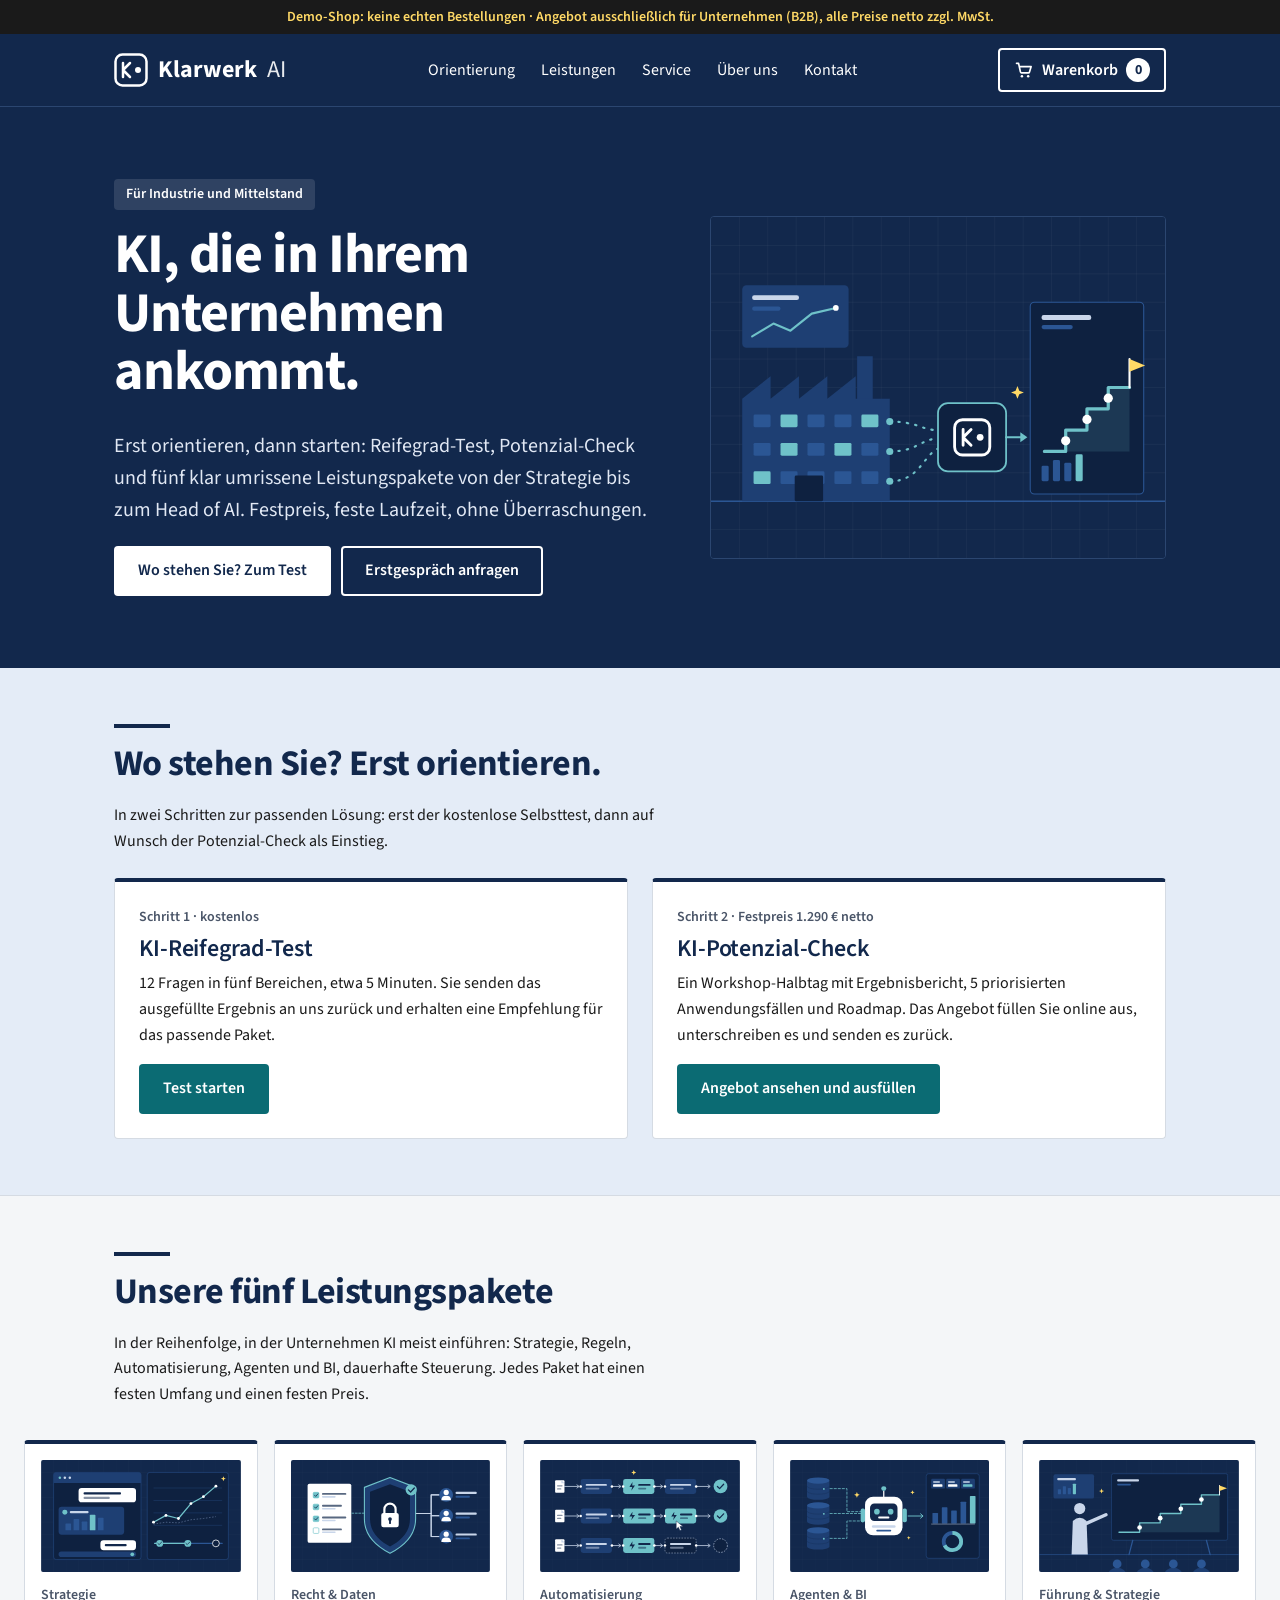
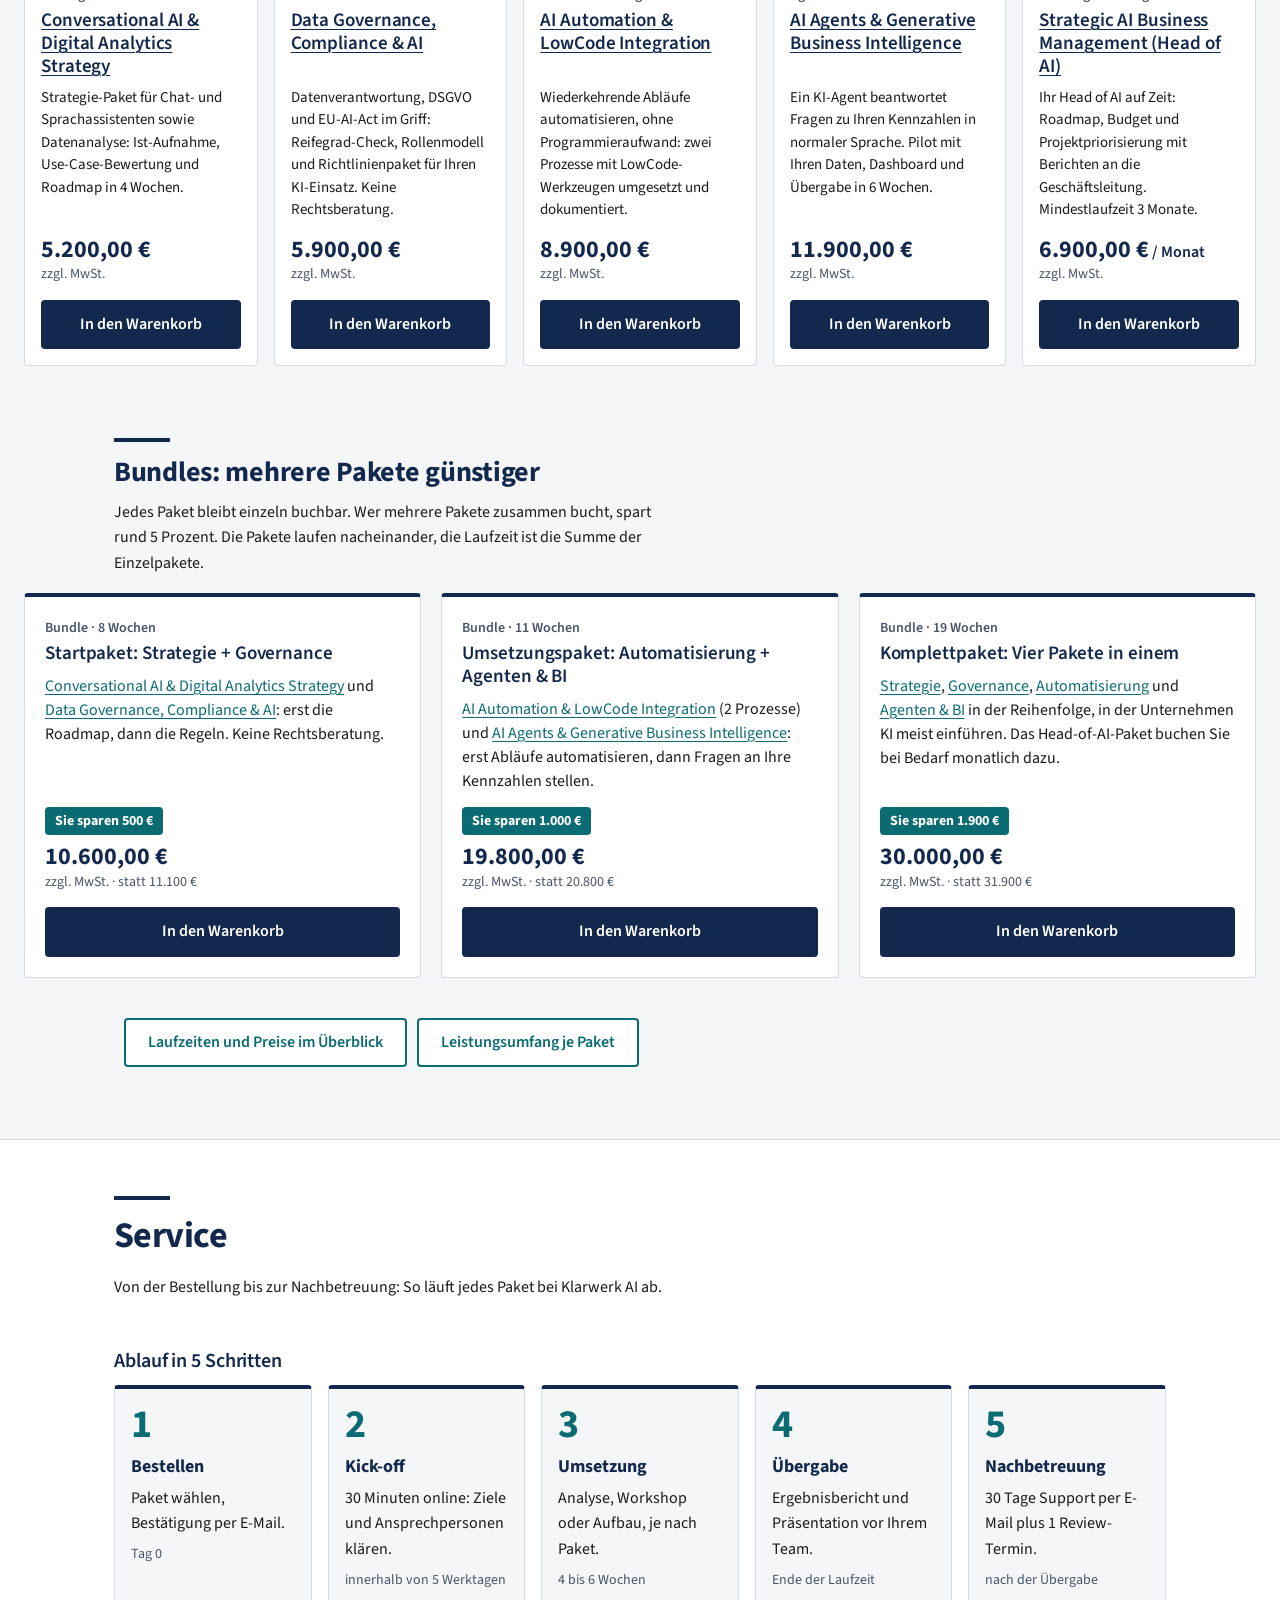
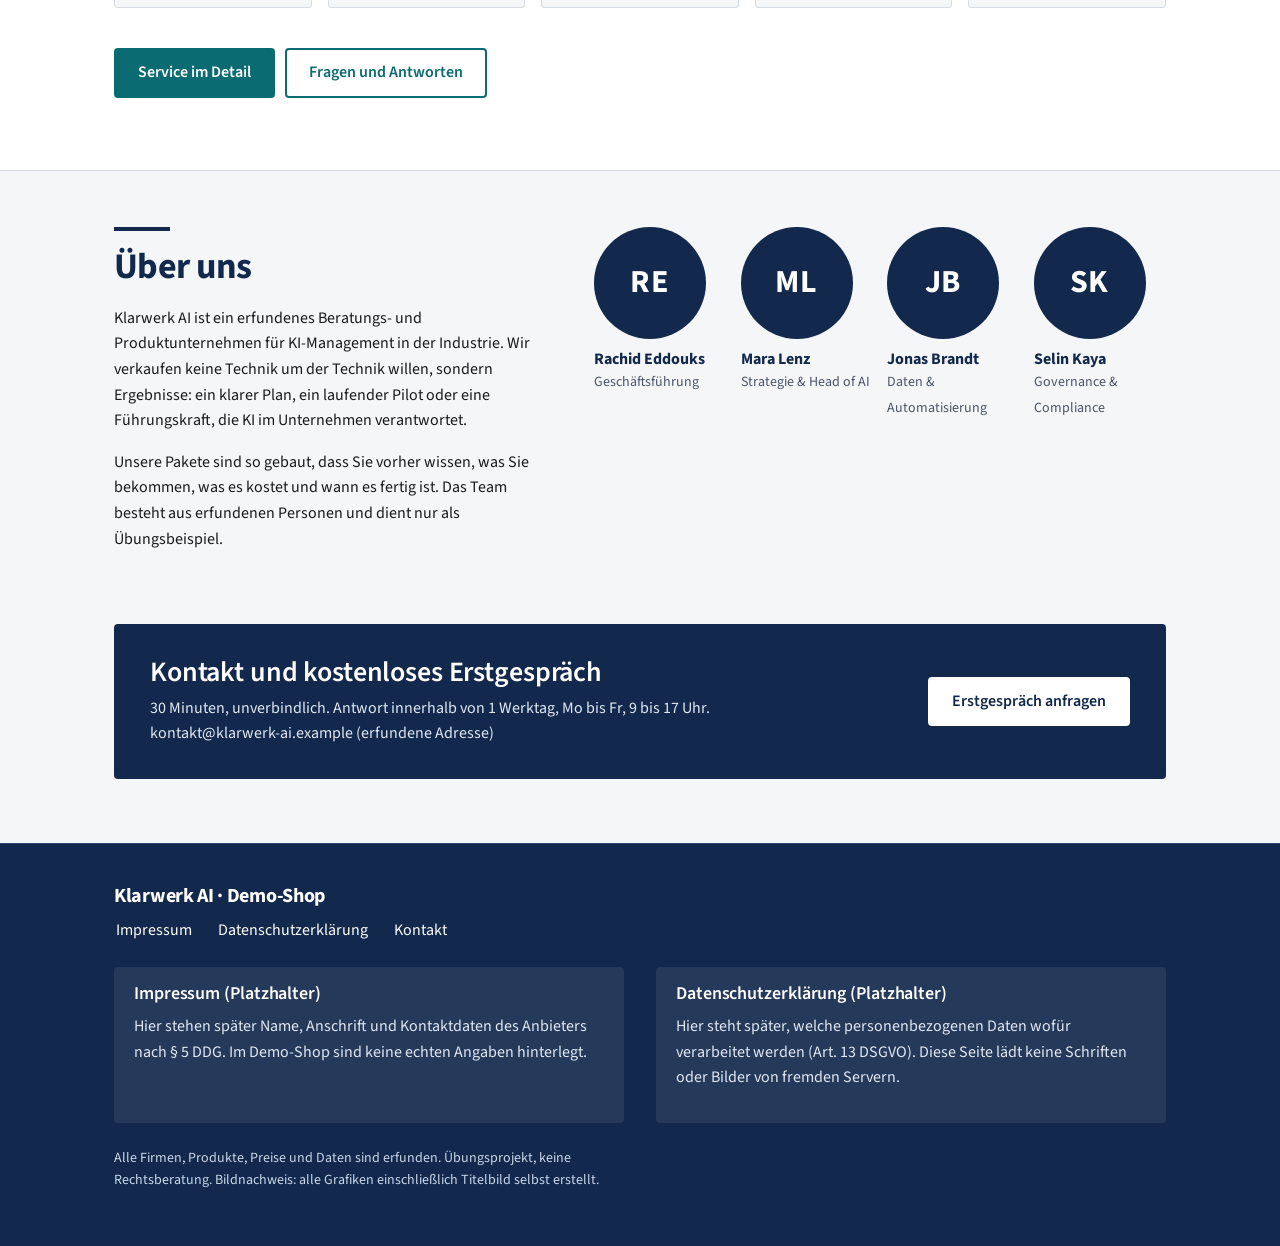
==== website/index.html @ 89ccf391 "Klarwerk AI Demo-Shop Co-Authored-By: Claude Opus 5.5 <noreply@anthropic.com>" ====
<!DOCTYPE html>
<html lang="de">
<head>
  <meta charset="utf-8">
  <meta name="viewport" content="width=device-width, initial-scale=1">
  <title>Klarwerk AI – KI-Management für die Industrie (Demo-Shop)</title>
  <meta name="description" content="Demo-Shop: Fünf KI-Leistungspakete für Industrieunternehmen, von der Strategie bis zum Head of AI. Alle Inhalte sind erfunden.">
  <link rel="stylesheet" href="css/klarwerk.css">
  <link rel="icon" href="images/favicon.svg" type="image/svg+xml">
  <script src="js/app.js" defer></script>
</head>
<body>
  <a class="skip" href="#inhalt">Zum Inhalt springen</a>

  <div class="demo" role="note"><span class="demo-lang">Demo-Shop: keine echten Bestellungen · Angebot ausschließlich für Unternehmen (B2B), alle Preise netto zzgl. MwSt.</span><span class="demo-kurz">Demo-Shop: keine echten Bestellungen · nur B2B</span></div>

  <!-- 1 · Kopfbereich -->
  <header class="kopf">
    <div class="wrap">
      <a class="logo" href="#top" aria-label="Klarwerk AI, zur Startseite">
        <svg width="34" height="34" viewBox="0 0 34 34" aria-hidden="true" focusable="false">
          <rect x="1.5" y="1.5" width="31" height="31" rx="7" fill="none" stroke="#fff" stroke-width="2.5"/>
          <path d="M9 24V10m0 7l7-7m-7 7l7 7" fill="none" stroke="#fff" stroke-width="2.5" stroke-linecap="round" stroke-linejoin="round"/>
          <circle cx="24" cy="17" r="3" fill="#fff"/>
        </svg>
        Klarwerk <span>AI</span>
      </a>
      <button class="menue-btn" type="button" aria-expanded="false" aria-controls="hauptnav" hidden>Menü</button>
      <nav id="hauptnav" aria-label="Hauptnavigation">
        <ul>
          <li><a href="#orientierung">Orientierung</a></li>
          <li><a href="#produkte">Leistungen</a></li>
          <li><a href="service/index.html">Service</a></li>
          <li><a href="#ueber-uns">Über uns</a></li>
          <li><a href="#kontakt">Kontakt</a></li>
        </ul>
      </nav>
      <a class="warenkorb" href="warenkorb.html" id="warenkorb-link"><svg class="korb-icon" width="20" height="20" viewBox="0 0 24 24" aria-hidden="true" focusable="false"><path d="M3 4h2.5l2.2 10.2a1.5 1.5 0 0 0 1.5 1.2h7.9a1.5 1.5 0 0 0 1.5-1.1L20.5 8H6.4" fill="none" stroke="currentColor" stroke-width="2" stroke-linecap="round" stroke-linejoin="round"/><circle cx="9.5" cy="19.5" r="1.5" fill="currentColor"/><circle cx="17" cy="19.5" r="1.5" fill="currentColor"/></svg><span class="korb-text">Warenkorb</span> <span class="korb-zahl" id="anzahl">0</span></a>
    </div>
  </header>

  <main id="inhalt">
    <!-- 2 · Startbereich -->
    <section class="start" id="top">
      <div class="wrap">
        <div>
          <span class="tag">Für Industrie und Mittelstand</span>
          <h1>KI, die in Ihrem Unternehmen ankommt.</h1>
          <p class="lead">Erst orientieren, dann starten: Reifegrad-Test, Potenzial-Check und fünf klar umrissene Leistungspakete von der Strategie bis zum Head of AI. Festpreis, feste Laufzeit, ohne Überraschungen.</p>
          <a class="btn" href="#orientierung">Wo stehen Sie? Zum Test</a><a class="btn btn-zweit" href="#kontakt">Erstgespräch anfragen</a>
        </div>
        <img src="images/start.svg" width="640" height="480" alt="Illustration: Eine Fabrikhalle sendet Daten an den KI-Baustein von Klarwerk AI, daraus entsteht eine ansteigende Roadmap mit Zielflagge">
      </div>
    </section>

    <!-- 2 · Orientierung -->
    <section class="orient" id="orientierung" aria-labelledby="orient-titel">
      <div class="wrap">
        <h2 id="orient-titel">Wo stehen Sie? Erst orientieren.</h2>
        <p>In zwei Schritten zur passenden Lösung: erst der kostenlose Selbsttest, dann auf Wunsch der Potenzial-Check als Einstieg.</p>
        <ol class="orient-liste">
          <li>
            <p class="schritt-tag">Schritt 1 · kostenlos</p>
            <h3>KI-Reifegrad-Test</h3>
            <p>12 Fragen in fünf Bereichen, etwa 5 Minuten. Sie senden das ausgefüllte Ergebnis an uns zurück und erhalten eine Empfehlung für das passende Paket.</p>
            <a class="btn" href="orientierung/reifegrad-test.html">Test starten</a>
          </li>
          <li>
            <p class="schritt-tag">Schritt 2 · Festpreis 1.290 € netto</p>
            <h3>KI-Potenzial-Check</h3>
            <p>Ein Workshop-Halbtag mit Ergebnisbericht, 5 priorisierten Anwendungsfällen und Roadmap. Das Angebot füllen Sie online aus, unterschreiben es und senden es zurück.</p>
            <a class="btn" href="orientierung/potenzial-check.html">Angebot ansehen und ausfüllen</a>
          </li>
        </ol>
      </div>
    </section>

    <!-- 3 · Produktbereich -->
    <section class="produkte" id="produkte" aria-labelledby="produkte-titel">
      <div class="wrap">
        <div class="intro">
          <h2 id="produkte-titel">Unsere fünf Leistungspakete</h2>
          <p>In der Reihenfolge, in der Unternehmen KI meist einführen: Strategie, Regeln, Automatisierung, Agenten und BI, dauerhafte Steuerung. Jedes Paket hat einen festen Umfang und einen festen Preis.</p>
        </div>

        <ul class="raster">
          <li class="karte">
            <a class="bild-link" href="produkte/strategie.html" tabindex="-1" aria-hidden="true"><img class="bild" src="images/produkt-1.svg" alt="Illustration: Chatfenster mit Frage und Antwort des KI-Assistenten neben einer Analyse mit steigender Kurve und drei Meilensteinen" width="640" height="360"></a>
            <p class="kat">Strategie</p>
            <h3><a href="produkte/strategie.html">Conversational AI &amp; Digital Analytics Strategy</a></h3>
            <p class="info">Strategie-Paket für Chat- und Sprachassistenten sowie Datenanalyse: Ist-Aufnahme, Use-Case-Bewertung und Roadmap in 4 Wochen.</p>
            <p class="preis">5.200,00 €</p>
            <p class="preis-hinweis">zzgl. MwSt.</p>
            <button class="btn" type="button" data-id="strategie">In den Warenkorb</button>
          </li>

          <li class="karte">
            <a class="bild-link" href="produkte/governance.html" tabindex="-1" aria-hidden="true"><img class="bild" src="images/produkt-4.svg" alt="Illustration: Schutzschild mit Schloss zwischen einer Checkliste und drei Rollen mit Verantwortlichen" width="640" height="360"></a>
            <p class="kat">Recht &amp; Daten</p>
            <h3><a href="produkte/governance.html">Data Governance, Compliance &amp; AI</a></h3>
            <p class="info">Datenverantwortung, DSGVO und EU-AI-Act im Griff: Reifegrad-Check, Rollenmodell und Richtlinienpaket für Ihren KI-Einsatz. Keine Rechtsberatung.</p>
            <p class="preis">5.900,00 €</p>
            <p class="preis-hinweis">zzgl. MwSt.</p>
            <button class="btn" type="button" data-id="governance">In den Warenkorb</button>
          </li>

          <li class="karte">
            <a class="bild-link" href="produkte/automatisierung.html" tabindex="-1" aria-hidden="true"><img class="bild" src="images/produkt-3.svg" alt="Illustration: Drei Arbeitsabläufe aus verbundenen Bausteinen, automatisierte Schritte sind hervorgehoben" width="640" height="360"></a>
            <p class="kat">Automatisierung</p>
            <h3><a href="produkte/automatisierung.html">AI Automation &amp; LowCode Integration</a></h3>
            <p class="info">Wiederkehrende Abläufe automatisieren, ohne Programmieraufwand: zwei Prozesse mit LowCode-Werkzeugen umgesetzt und dokumentiert.</p>
            <p class="preis">8.900,00 €</p>
            <p class="preis-hinweis">zzgl. MwSt.</p>
            <button class="btn" type="button" data-id="automatisierung">In den Warenkorb</button>
          </li>

          <li class="karte">
            <a class="bild-link" href="produkte/agenten-bi.html" tabindex="-1" aria-hidden="true"><img class="bild" src="images/produkt-2.svg" alt="Illustration: Drei Datenbanken speisen einen KI-Agenten, der ein Dashboard mit Diagrammen füllt" width="640" height="360"></a>
            <p class="kat">Agenten &amp; BI</p>
            <h3><a href="produkte/agenten-bi.html">AI Agents &amp; Generative Business Intelligence</a></h3>
            <p class="info">Ein KI-Agent beantwortet Fragen zu Ihren Kennzahlen in normaler Sprache. Pilot mit Ihren Daten, Dashboard und Übergabe in 6 Wochen.</p>
            <p class="preis">11.900,00 €</p>
            <p class="preis-hinweis">zzgl. MwSt.</p>
            <button class="btn" type="button" data-id="agenten-bi">In den Warenkorb</button>
          </li>

          <li class="karte">
            <a class="bild-link" href="produkte/head-of-ai.html" tabindex="-1" aria-hidden="true"><img class="bild" src="images/produkt-5.svg" alt="Illustration: Führungskraft zeigt vor dem Führungsteam eine ansteigende Roadmap mit Meilensteinen" width="640" height="360"></a>
            <p class="kat">Führung &amp; Strategie</p>
            <h3><a href="produkte/head-of-ai.html">Strategic AI Business Management (Head of AI)</a></h3>
            <p class="info">Ihr Head of AI auf Zeit: Roadmap, Budget und Projektpriorisierung mit Berichten an die Geschäftsleitung. Mindestlaufzeit 3 Monate.</p>
            <p class="preis">6.900,00 €<span class="proz"> / Monat</span></p>
            <p class="preis-hinweis">zzgl. MwSt.</p>
            <button class="btn" type="button" data-id="head-of-ai">In den Warenkorb</button>
          </li>
        </ul>

        <div class="bundles-kopf">
          <h3 class="bundles-titel" id="bundles-titel">Bundles: mehrere Pakete günstiger</h3>
          <p>Jedes Paket bleibt einzeln buchbar. Wer mehrere Pakete zusammen bucht, spart rund 5 Prozent. Die Pakete laufen nacheinander, die Laufzeit ist die Summe der Einzelpakete.</p>
        </div>
        <ul class="bundles" aria-labelledby="bundles-titel">
          <li class="karte bundle">
            <p class="kat">Bundle · 8 Wochen</p>
            <h3>Startpaket: Strategie + Governance</h3>
            <p class="info"><a href="produkte/strategie.html">Conversational AI &amp; Digital Analytics Strategy</a> und <a href="produkte/governance.html">Data Governance, Compliance &amp; AI</a>: erst die Roadmap, dann die Regeln. Keine Rechtsberatung.</p>
            <p class="ersparnis">Sie sparen 500 €</p>
            <p class="preis">10.600,00 €</p>
            <p class="preis-hinweis">zzgl. MwSt. · statt 11.100 €</p>
            <button class="btn" type="button" data-id="startpaket">In den Warenkorb</button>
          </li>
          <li class="karte bundle">
            <p class="kat">Bundle · 11 Wochen</p>
            <h3>Umsetzungspaket: Automatisierung + Agenten &amp; BI</h3>
            <p class="info"><a href="produkte/automatisierung.html">AI Automation &amp; LowCode Integration</a> (2 Prozesse) und <a href="produkte/agenten-bi.html">AI Agents &amp; Generative Business Intelligence</a>: erst Abläufe automatisieren, dann Fragen an Ihre Kennzahlen stellen.</p>
            <p class="ersparnis">Sie sparen 1.000 €</p>
            <p class="preis">19.800,00 €</p>
            <p class="preis-hinweis">zzgl. MwSt. · statt 20.800 €</p>
            <button class="btn" type="button" data-id="umsetzungspaket">In den Warenkorb</button>
          </li>
          <li class="karte bundle">
            <p class="kat">Bundle · 19 Wochen</p>
            <h3>Komplettpaket: Vier Pakete in einem</h3>
            <p class="info"><a href="produkte/strategie.html">Strategie</a>, <a href="produkte/governance.html">Governance</a>, <a href="produkte/automatisierung.html">Automatisierung</a> und <a href="produkte/agenten-bi.html">Agenten &amp; BI</a> in der Reihenfolge, in der Unternehmen KI meist einführen. Das Head-of-AI-Paket buchen Sie bei Bedarf monatlich dazu.</p>
            <p class="ersparnis">Sie sparen 1.900 €</p>
            <p class="preis">30.000,00 €</p>
            <p class="preis-hinweis">zzgl. MwSt. · statt 31.900 €</p>
            <button class="btn" type="button" data-id="komplettpaket">In den Warenkorb</button>
          </li>
        </ul>

        <p class="weiter"><a class="btn btn-zweit" href="leistungen/index.html">Laufzeiten und Preise im Überblick</a><a class="btn btn-zweit" href="leistungen/paketumfang.html">Leistungsumfang je Paket</a></p>

      </div>
    </section>

    <!-- 4 · Service (Kurzfassung, Details unter service/) -->
    <section class="service" id="service" aria-labelledby="service-titel">
      <div class="wrap">
        <h2 id="service-titel">Service</h2>
        <p>Von der Bestellung bis zur Nachbetreuung: So läuft jedes Paket bei Klarwerk AI ab.</p>

        <h3 class="sub">Ablauf in 5 Schritten</h3>
        <ol class="schritte">
          <li><strong>Bestellen</strong><p>Paket wählen, Bestätigung per E-Mail.</p><p class="zeit">Tag 0</p></li>
          <li><strong>Kick-off</strong><p>30 Minuten online: Ziele und Ansprechpersonen klären.</p><p class="zeit">innerhalb von 5 Werktagen</p></li>
          <li><strong>Umsetzung</strong><p>Analyse, Workshop oder Aufbau, je nach Paket.</p><p class="zeit">4 bis 6 Wochen</p></li>
          <li><strong>Übergabe</strong><p>Ergebnisbericht und Präsentation vor Ihrem Team.</p><p class="zeit">Ende der Laufzeit</p></li>
          <li><strong>Nachbetreuung</strong><p>30 Tage Support per E-Mail plus 1 Review-Termin.</p><p class="zeit">nach der Übergabe</p></li>
        </ol>

        <p class="weiter"><a class="btn" href="service/index.html">Service im Detail</a><a class="btn btn-zweit" href="service/faq.html">Fragen und Antworten</a></p>
      </div>
    </section>

    <!-- Bonus · Über uns -->
    <section class="ueber" id="ueber-uns" aria-labelledby="ueber-titel">
      <div class="wrap">
        <div>
          <h2 id="ueber-titel">Über uns</h2>
          <p>Klarwerk AI ist ein erfundenes Beratungs- und Produktunternehmen für KI-Management in der Industrie. Wir verkaufen keine Technik um der Technik willen, sondern Ergebnisse: ein klarer Plan, ein laufender Pilot oder eine Führungskraft, die KI im Unternehmen verantwortet.</p>
          <p>Unsere Pakete sind so gebaut, dass Sie vorher wissen, was Sie bekommen, was es kostet und wann es fertig ist. Das Team besteht aus erfundenen Personen und dient nur als Übungsbeispiel.</p>
        </div>
        <ul class="team" aria-label="Unser Team (erfundene Personen)">
          <li>
            <div class="portrait initialen" aria-hidden="true">RE</div>
            <strong>Rachid Eddouks</strong><span>Geschäftsführung</span>
          </li>
          <li>
            <div class="portrait initialen" aria-hidden="true">ML</div>
            <strong>Mara Lenz</strong><span>Strategie &amp; Head of AI</span>
          </li>
          <li>
            <div class="portrait initialen" aria-hidden="true">JB</div>
            <strong>Jonas Brandt</strong><span>Daten &amp; Automatisierung</span>
          </li>
          <li>
            <div class="portrait initialen" aria-hidden="true">SK</div>
            <strong>Selin Kaya</strong><span>Governance &amp; Compliance</span>
          </li>
        </ul>
      </div>
    </section>

    <!-- 6 · Kontakt -->
    <section class="kontakt" id="kontakt" aria-labelledby="kontakt-titel">
      <div class="wrap">
        <h2 id="kontakt-titel" class="sr-nur">Kontakt</h2>
        <div class="kontaktbox">
          <div>
            <h3>Kontakt und kostenloses Erstgespräch</h3>
            <p>30 Minuten, unverbindlich. Antwort innerhalb von 1 Werktag, Mo bis Fr, 9 bis 17 Uhr.<br>kontakt@klarwerk-ai.example (erfundene Adresse)</p>
          </div>
          <a class="btn" href="mailto:kontakt@klarwerk-ai.example?subject=Erstgespr%C3%A4ch%20anfragen">Erstgespräch anfragen</a>
        </div>
      </div>
    </section>
  </main>

  <!-- 5 · Fußbereich -->
  <footer>
    <div class="wrap">
      <h2>Klarwerk AI · Demo-Shop</h2>
      <nav aria-label="Rechtliches">
        <ul>
          <li><a href="#impressum">Impressum</a></li>
          <li><a href="#datenschutz">Datenschutzerklärung</a></li>
          <li><a href="#kontakt">Kontakt</a></li>
        </ul>
      </nav>
      <div class="platzhalter">
        <div id="impressum">
          <h3>Impressum (Platzhalter)</h3>
          <p>Hier stehen später Name, Anschrift und Kontaktdaten des Anbieters nach § 5 DDG. Im Demo-Shop sind keine echten Angaben hinterlegt.</p>
        </div>
        <div id="datenschutz">
          <h3>Datenschutzerklärung (Platzhalter)</h3>
          <p>Hier steht später, welche personenbezogenen Daten wofür verarbeitet werden (Art. 13 DSGVO). Diese Seite lädt keine Schriften oder Bilder von fremden Servern.</p>
        </div>
      </div>
      <p class="klein">Alle Firmen, Produkte, Preise und Daten sind erfunden. Übungsprojekt, keine Rechtsberatung. Bildnachweis: alle Grafiken einschließlich Titelbild selbst erstellt.</p>
    </div>
  </footer>

</body>
</html>
---- website/css/klarwerk.css ----
/* Schrift lokal eingebunden (Source Sans 3, SIL Open Font License): keine Verbindung zu fremden Servern */
    @font-face {
      font-family: "Source Sans 3";
      src: url("../fonts/SourceSans3.ttf") format("truetype");
      font-weight: 200 900;
      font-style: normal;
      font-display: swap;
    }

    :root {
      --marke: #12284C;      /* Hauptfarbe: Logo, Kopfbereich, Überschriften */
      --aktion: #0B6B73;     /* Akzent: nur Buttons und Links */
      --flaeche: #F4F6F8;    /* Hintergrund */
      --weiss: #FFFFFF;
      --text: #1A1A1A;       /* Fließtext */
      --text-leise: #4A5568; /* Hinweise */
      --linie: #D5DBE3;
      --hinweis: #FFD966;    /* nur Demo-Leiste */
      --teal: #6FC2C9;       /* große Ziffern und Balken auf dunklem Grund */
      --radius: 10px;
    }

    * { box-sizing: border-box; }
    html { scroll-behavior: smooth; }
    body {
      margin: 0;
      font-family: "Source Sans 3", "Segoe UI", Arial, sans-serif;
      font-size: 16px;
      line-height: 1.6;
      color: var(--text);
      background: var(--flaeche);
    }

    h1, h2, h3 { color: var(--marke); line-height: 1.2; margin: 0 0 .5em; }
    h1 { font-size: 40px; font-weight: 700; }
    h2 { font-size: 32px; font-weight: 700; }
    h3 { font-size: 24px; font-weight: 600; }
    p  { margin: 0 0 1em; max-width: 70ch; }
    .klein { font-size: 14px; color: var(--text-leise); }

    a { color: var(--aktion); text-underline-offset: 3px; }
    a:hover { text-decoration-thickness: 2px; }
    :focus-visible { outline: 3px solid var(--marke); outline-offset: 3px; }

    .skip {
      position: absolute; left: 8px; top: -60px;
      background: var(--weiss); color: var(--marke);
      padding: 8px 14px; border-radius: 6px; z-index: 10; font-weight: 600;
    }
    .skip:focus { top: 8px; }

    .wrap { max-width: 1100px; margin: 0 auto; padding: 0 24px; }
    section { padding: 64px 0; }

    /* 0 · Demo-Hinweis */
    .demo {
      background: var(--text); color: var(--hinweis);
      text-align: center; font-size: 14px; font-weight: 600; padding: 6px 12px;
    }

    /* 1 · Kopfbereich */
    header.kopf { background: var(--marke); color: var(--weiss); }
    .kopf .wrap {
      display: flex; align-items: center; justify-content: space-between;
      gap: 24px; flex-wrap: wrap; padding-top: 14px; padding-bottom: 14px;
    }
    .logo {
      display: flex; align-items: center; gap: 10px;
      color: var(--weiss); text-decoration: none; font-size: 24px; font-weight: 700;
    }
    .logo span { font-weight: 400; opacity: .9; }
    nav ul { list-style: none; display: flex; gap: 22px; margin: 0; padding: 0; flex-wrap: wrap; }
    nav a { color: var(--weiss); text-decoration: none; padding: 6px 2px; border-bottom: 2px solid transparent; }
    nav a:hover { border-bottom-color: var(--weiss); }
    nav a:focus-visible, .logo:focus-visible, .warenkorb:focus-visible { outline-color: var(--weiss); }
    .warenkorb {
      background: transparent; color: var(--weiss); font: inherit; font-weight: 600;
      border: 2px solid var(--weiss); border-radius: 999px; padding: 6px 16px; cursor: pointer;
    }
    .warenkorb:hover { background: var(--weiss); color: var(--marke); }

    /* 2 · Startbereich */
    .start { background: var(--weiss); border-bottom: 1px solid var(--linie); }
    .start .wrap { display: grid; grid-template-columns: 1.2fr 1fr; gap: 48px; align-items: center; }
    .tag {
      display: inline-block; background: #E4ECF7; color: var(--marke);
      font-size: 14px; font-weight: 600; padding: 4px 12px; border-radius: 999px; margin-bottom: 16px;
    }
    .start h1 { font-size: 48px; }
    .start p.lead { font-size: 18px; }
    .btn {
      display: inline-block; background: var(--aktion); color: var(--weiss);
      font: inherit; font-weight: 600; text-decoration: none;
      border: 0; border-radius: 8px; padding: 12px 24px; cursor: pointer;
    }
    .btn:hover { background: #09585F; }
    .btn:focus-visible { outline-color: var(--marke); }
    .start svg { width: 100%; height: auto; border-radius: 16px; display: block; }

    /* 2 · Orientierung */
    .orient { background: #E4ECF7; border-bottom: 1px solid var(--linie); }
    .orient-liste { list-style: none; margin: 24px 0 0; padding: 0; display: grid; grid-template-columns: 1fr 1fr; gap: 24px; }
    .orient-liste li { background: var(--weiss); border: 1px solid var(--linie); border-radius: var(--radius); padding: 24px; display: flex; flex-direction: column; align-items: flex-start; }
    .orient-liste h3 { margin: 0 0 8px; }
    .orient-liste p { margin: 0 0 16px; flex-grow: 1; }
    .orient-liste .schritt-tag { flex-grow: 0; font-size: 14px; font-weight: 600; color: var(--text-leise); margin-bottom: 6px; }
    .kontakt { padding: 0 0 64px; }
    .sr-nur { position: absolute; width: 1px; height: 1px; overflow: hidden; clip: rect(0 0 0 0); white-space: nowrap; }

    /* 3 · Produktbereich */
    .produkte .intro { margin-bottom: 32px; }
    .raster { display: grid; grid-template-columns: repeat(6, 1fr); gap: 24px; list-style: none; margin: 0; padding: 0; }
    .karte {
      background: var(--weiss); border: 1px solid var(--linie); border-radius: var(--radius);
      padding: 20px; display: flex; flex-direction: column;
    }
    .karte { grid-column: span 2; }
    .karte:nth-child(4) { grid-column: 2 / span 2; }
    .karte:nth-child(5) { grid-column: 4 / span 2; }
    .bild { display: block; width: 100%; height: auto; aspect-ratio: 16 / 9; object-fit: cover; border-radius: 8px; margin-bottom: 16px; }
    .kat { font-size: 14px; font-weight: 600; color: var(--text-leise); margin: 0 0 4px; }
    .karte h3 { font-size: 20px; margin-bottom: 6px; }
    .karte .info { color: var(--text); flex-grow: 1; margin-bottom: 14px; }
    .preis { font-size: 16px; font-weight: 600; color: var(--text); margin: 0; line-height: 1.2; }
    .proz { font-size: 16px; font-weight: 600; }
    .preis-hinweis { font-size: 14px; color: var(--text-leise); margin: 0 0 14px; }
    .karte .btn { width: 100%; text-align: center; }
    .meldung {
      margin-top: 24px; padding: 12px 16px; border-left: 4px solid var(--aktion);
      background: var(--weiss); border-radius: 4px; min-height: 48px;
    }

    /* 4 · Service */
    .service { background: var(--weiss); border-top: 1px solid var(--linie); border-bottom: 1px solid var(--linie); }
    .service h3.detail { font-size: 24px; margin: 0 0 8px; }
    .service h4 { font-size: 20px; font-weight: 600; color: var(--marke); line-height: 1.2; margin: 40px 0 12px; }

    .versprechen, .optionen { list-style: none; margin: 0; padding: 0; display: grid; grid-template-columns: repeat(4, 1fr); gap: 16px; }
    .versprechen li, .optionen li { background: var(--flaeche); border: 1px solid var(--linie); border-top: 4px solid var(--akzent-petrol, #0B6B73); border-radius: var(--radius); padding: 16px; }
    .versprechen strong, .optionen strong { display: block; color: var(--marke); font-size: 18px; margin-bottom: 4px; }
    .versprechen p, .optionen p { margin: 0; font-size: 16px; }
    .optionen { grid-template-columns: repeat(3, 1fr); }
    .optionen .opt-preis { margin-top: 8px; font-size: 14px; color: var(--text-leise); }
    .mitwirkung { max-width: 70ch; padding-left: 20px; margin: 0; }
    .mitwirkung li { margin-bottom: 6px; }
    .support-tabelle { max-width: 100%; }
    .support-tabelle + p { margin-top: 16px; }
    @media (max-width: 900px) {
      .service .tabelle { display: block; overflow-x: auto; }
      .versprechen, .optionen { grid-template-columns: 1fr; }
    }
    .schritte { list-style: none; counter-reset: s; margin: 0; padding: 0; display: grid; grid-template-columns: repeat(5, 1fr); gap: 16px; }
    .schritte li { counter-increment: s; background: var(--flaeche); border: 1px solid var(--linie); border-radius: var(--radius); padding: 16px; }
    .schritte li::before {
      content: counter(s); display: flex; align-items: center; justify-content: center;
      width: 32px; height: 32px; border-radius: 50%; background: var(--marke); color: var(--weiss); font-weight: 700; margin-bottom: 10px;
    }
    .schritte strong { display: block; color: var(--marke); font-size: 18px; margin-bottom: 4px; }
    .schritte p { margin: 0 0 6px; font-size: 16px; }
    .schritte .zeit { font-size: 14px; color: var(--text-leise); margin: 0; }
    .tabelle { width: 100%; border-collapse: collapse; background: var(--weiss); }
    .tabelle caption { text-align: left; font-size: 14px; color: var(--text-leise); padding-bottom: 8px; }
    .tabelle th, .tabelle td { text-align: left; padding: 10px 14px; border-bottom: 1px solid var(--linie); }
    .tabelle thead th { background: var(--marke); color: var(--weiss); font-weight: 600; }
    .tabelle tbody th { font-weight: 600; color: var(--marke); }
    details { border: 1px solid var(--linie); border-radius: var(--radius); background: var(--flaeche); margin-bottom: 10px; }
    summary { cursor: pointer; padding: 14px 18px; font-weight: 600; color: var(--marke); list-style: none; display: flex; justify-content: space-between; gap: 12px; }
    summary::-webkit-details-marker { display: none; }
    summary::after { content: "+"; font-size: 22px; line-height: 1; color: var(--aktion); }
    details[open] summary::after { content: "–"; }
    details > div { padding: 0 18px 14px; }
    details ul { margin: 0; padding-left: 20px; max-width: 70ch; }
    details p { margin-bottom: 8px; }
    .testbox { background: #E4ECF7; border: 1px solid var(--linie); border-radius: var(--radius); padding: 24px 28px; display: flex; flex-wrap: wrap; align-items: center; justify-content: space-between; gap: 20px; }
    .testbox h3 { margin: 0 0 4px; }
    .testbox p { margin: 0; }
    .kontaktbox { margin-top: 40px; background: var(--marke); color: var(--weiss); border-radius: var(--radius); padding: 28px 32px; display: flex; flex-wrap: wrap; align-items: center; justify-content: space-between; gap: 20px; }
    .kontaktbox h3 { color: var(--weiss); margin: 0 0 6px; }
    .kontaktbox p { margin: 0; color: #E1E8F4; }
    .kontaktbox .btn { background: var(--weiss); color: var(--marke); }
    .kontaktbox .btn:hover { background: #E4ECF7; }
    .kontaktbox .btn:focus-visible { outline-color: var(--weiss); }
    .btn-zweit { background: var(--weiss); color: var(--aktion); border: 2px solid var(--aktion); padding: 10px 22px; margin-left: 10px; }
    .btn-zweit:hover { background: #E4F1F2; }

    /* Über uns */
    .ueber .wrap { display: grid; grid-template-columns: 1fr 1.3fr; gap: 40px; align-items: start; }
    .team { list-style: none; margin: 0; padding: 0; display: grid; grid-template-columns: repeat(4, 1fr); gap: 14px; }
    .team li { text-align: left; }
    .portrait {
      aspect-ratio: 3 / 4; background: #E4ECF7; border-radius: 8px; margin-bottom: 10px;
      display: flex; flex-direction: column; align-items: center; justify-content: center; gap: 4px; color: var(--marke);
    }
    .portrait svg { width: 56%; height: auto; }
    .portrait small { font-size: 14px; color: var(--text-leise); }
    .team strong { display: block; color: var(--marke); font-size: 16px; line-height: 1.3; }
    .team span { font-size: 14px; color: var(--text-leise); }

    /* 5 · Fußbereich */
    footer { background: var(--marke); color: var(--weiss); padding: 40px 0; }
    footer h2 { color: var(--weiss); font-size: 20px; }
    footer a { color: var(--weiss); }
    footer .platzhalter { display: grid; grid-template-columns: 1fr 1fr; gap: 32px; margin-top: 24px; }
    footer .platzhalter div { background: rgba(255,255,255,.08); border-radius: 8px; padding: 16px 20px; }
    footer .platzhalter h3 { color: var(--weiss); font-size: 18px; }
    footer p { color: #E1E8F4; }
    footer nav ul { margin-bottom: 8px; }

    /* Handy */
    @media (max-width: 860px) {
      h1, .start h1 { font-size: 34px; }
      h2 { font-size: 28px; }
      .start .wrap, footer .platzhalter, .ueber .wrap { grid-template-columns: 1fr; }
      .schritte, .orient-liste { grid-template-columns: 1fr; }
      .btn-zweit { margin-left: 0; margin-top: 10px; }
      .start .btn { margin-right: 10px; }
      .start .btn-zweit { margin-right: 0; }
      .kopf .wrap { gap: 12px 20px; }
      nav ul { gap: 16px; }
      .raster { grid-template-columns: 1fr; }
      .karte, .karte:nth-child(n+4) { grid-column: auto; }
      section { padding: 44px 0; }
    }
    @media (min-width: 561px) and (max-width: 860px) {
      .kopf .wrap .logo { order: 1; }
      .kopf .wrap .warenkorb { order: 2; margin-left: auto; }
      .kopf .wrap nav { order: 3; flex-basis: 100%; }
    }
    @media (min-width: 861px) and (max-width: 1000px) {
      .raster { grid-template-columns: repeat(2, 1fr); }
      .karte, .karte:nth-child(n+4) { grid-column: auto; }
    }
    @media (max-width: 520px) { .team { grid-template-columns: repeat(2, 1fr); } }
    @media (prefers-reduced-motion: reduce) { html { scroll-behavior: auto; } }

    /* Unterseiten */
    .service .sub { font-size: 20px; font-weight: 600; color: var(--marke); line-height: 1.2; margin: 40px 0 12px; }
    .brot { font-size: 14px; margin: 0 0 16px; }
    .seitenkopf h1 { margin-bottom: 8px; }
    .weiter { margin-top: 40px; }
    nav a[aria-current="page"] { border-bottom-color: var(--weiss); }
    .seitenkopf .lead, .service .lead { font-size: 18px; }

    /* ===== Stil C: kontrastreich und kompakt (nur Optik, Inhalte unverändert) ===== */
    :root { --radius: 4px; --dunkel-linie: #2B4670; --hell-auf-dunkel: #E1E8F4; }
    section { padding: 56px 0; }

    /* Überschriften: markant */
    h1 { font-size: 44px; font-weight: 700; letter-spacing: -0.02em; line-height: 1.1; }
    h2 { font-size: 36px; font-weight: 700; letter-spacing: -0.015em; }
    h3 { letter-spacing: -0.005em; }
    .produkte h2::before, .orient h2::before, .ueber h2::before, .service h2:not(.sub)::before {
      content: ""; display: block; width: 56px; height: 4px; background: var(--marke); margin-bottom: 14px;
    }

    /* Kopf: dunkel, mit feiner Linie */
    header.kopf { border-bottom: 1px solid var(--dunkel-linie); }
    .warenkorb { border-radius: var(--radius); }
    .skip { border-radius: var(--radius); }

    /* Start: dunkle Fläche, große Aussage */
    .start { background: var(--marke); border-bottom: 0; padding: 72px 0; }
    .start h1 { color: var(--weiss); font-size: 56px; line-height: 1.05; }
    .start p.lead { color: var(--hell-auf-dunkel); font-size: 20px; }
    .tag { background: rgba(255,255,255,.12); color: var(--weiss); border-radius: var(--radius); }
    .start .btn { background: var(--weiss); color: var(--marke); }
    .start .btn:hover { background: #E4ECF7; }
    .start .btn-zweit { background: transparent; color: var(--weiss); border-color: var(--weiss); }
    .start .btn-zweit:hover { background: var(--weiss); color: var(--marke); }
    .start :focus-visible, .seitenband :focus-visible, .kontaktbox :focus-visible { outline-color: var(--weiss); }
    .start svg { border-radius: var(--radius); border: 1px solid var(--dunkel-linie); }

    /* Seitenband der Unterseiten */
    section.seitenband { background: var(--marke); color: var(--weiss); padding: 40px 0 36px; border-top: 1px solid var(--dunkel-linie); }
    .seitenband h1 { color: var(--weiss); margin-bottom: 10px; }
    .seitenband .brot, .seitenband .brot a { color: var(--hell-auf-dunkel); }
    .seitenband .lead { color: var(--hell-auf-dunkel); margin: 0; }
    .seitenband + .service { border-top: 0; }

    /* Buttons: eckig */
    .btn { border-radius: var(--radius); }
    .btn-zweit { background: var(--weiss); }

    /* Karten und Flächen: Kanten statt Rundungen */
    .orient-liste li, .karte, .schritte li, .versprechen li, .optionen li, .testbox, .kontaktbox, details, .meldung {
      border-radius: var(--radius);
    }
    .orient-liste li, .karte { border-top: 4px solid var(--marke); }
    .bild { border-radius: 2px; }
    .karte h3 { font-size: 21px; }
    .karte .btn { background: var(--marke); }
    .karte .btn:hover { background: #1B3A6B; }
    .raster { gap: 20px; }

    /* Service: Ziffern groß, Linien klar */
    .versprechen li, .optionen li { border-top-color: var(--marke); }
    .schritte li { border-top: 4px solid var(--marke); }
    .schritte li::before {
      width: auto; height: auto; border-radius: 0; background: none;
      justify-content: flex-start; font-size: 40px; line-height: 1; color: var(--aktion); margin-bottom: 8px;
    }
    .tabelle { border-top: 4px solid var(--marke); }
    .tabelle thead th { background: var(--marke); }
    details { background: var(--weiss); border-left: 4px solid var(--marke); }
    .service .sub { margin-top: 48px; }

    /* Teamfotos */
    .portrait { border-radius: 2px; }

    /* Kontaktbox und Fuß */
    .kontaktbox { padding: 32px 36px; }
    .kontaktbox h3 { font-size: 28px; }
    footer .platzhalter div { border-radius: var(--radius); }
    footer { border-top: 1px solid var(--dunkel-linie); }

    @media (max-width: 860px) {
      h1, .start h1 { font-size: 36px; }
      h2 { font-size: 30px; }
      .start { padding: 48px 0; }
      .kontaktbox h3 { font-size: 24px; }
    }

    /* Produktkarten: alle fünf in einer Reihe, gleiche Breite und Höhe (ab 1101 px Breite) */
    @media (min-width: 1101px) {
      .produkte .wrap { max-width: 1360px; }
      .raster { grid-template-columns: repeat(5, minmax(0, 1fr)); gap: 16px; align-items: stretch; }
      .karte, .karte:nth-child(4), .karte:nth-child(5) { grid-column: auto; padding: 16px; }
      .karte h3 { font-size: 19px; min-height: calc(3 * 1.2em); margin-bottom: 8px; }
      .karte .info { font-size: 15px; line-height: 1.5; }
      .karte .bild { margin-bottom: 12px; }
    }

    /* Startbild (Foto) */
    .start img { width: 100%; height: auto; display: block; border-radius: var(--radius); border: 1px solid var(--dunkel-linie); aspect-ratio: 4 / 3; object-fit: cover; }

    /* 7 · Bundles (25.11.2026) */
    .bundles { display: grid; grid-template-columns: repeat(3, minmax(0, 1fr)); gap: 20px; list-style: none; margin: 16px 0 32px; padding: 0; align-items: stretch; }
    .bundles .karte, .bundles .karte:nth-child(n) { grid-column: auto; padding: 20px; }
    .bundles .karte h3 { min-height: 0; }
    .bundles .karte .info { font-size: 16px; }
    @media (max-width: 900px) { .bundles { grid-template-columns: 1fr; } }

    /* ===== 8 · Handy-Menü (Schaltfläche „Menü“) =====
       Nur bis 860 px (vorhandener Umbruch der Navigation) und nur mit JavaScript.
       Ohne JavaScript bleibt die Schaltfläche versteckt (hidden) und die Navigation sichtbar.
       Im HTML steht die Schaltfläche direkt vor der Navigation, damit Tab nach dem Öffnen in die Menü-Links führt.
       Die sichtbare Reihenfolge (Logo, Warenkorb, Menü, Navigation) regelt order. */
    .menue-btn {
      background: transparent; color: var(--weiss); font: inherit; font-weight: 600;
      border: 2px solid var(--weiss); border-radius: var(--radius);
      min-width: 44px; min-height: 44px; padding: 6px 16px; cursor: pointer;
    }
    .menue-btn:hover, .menue-btn[aria-expanded="true"] { background: var(--weiss); color: var(--marke); }
    .menue-btn:focus-visible { outline-color: var(--weiss); }
    .menue-btn[hidden] { display: none; }
    @media (min-width: 861px) {
      .menue-btn { display: none; }
    }
    @media (max-width: 860px) {
      .kopf.menue-js .wrap .logo { order: 1; }
      .kopf.menue-js .wrap .warenkorb { order: 2; margin-left: auto; }
      .kopf.menue-js .wrap .menue-btn { order: 3; margin-left: auto; }
      .kopf.menue-js .wrap:has(.warenkorb) .menue-btn { margin-left: 0; }
      .kopf.menue-js .wrap nav { order: 4; flex-basis: 100%; display: none; }
      .kopf.menue-js.offen .wrap nav { display: block; }
      .kopf.menue-js nav ul { flex-direction: column; gap: 0; padding: 4px 0 6px; }
      .kopf.menue-js nav a { display: inline-flex; align-items: center; min-height: 44px; }
    }
    /* ===== 9 · Seite Reifegrad-Test (orientierung/reifegrad-test.html, body.seite-reifegrad) =====
       Ehemals <style> in der Seite. Alle Regeln gelten nur mit .seite-reifegrad davor.
       Zurückgesetzt werden gemeinsame Regeln, die sonst neu wirken würden (section-Abstand, Laufweite, Hover, Fußbereich). */
    .seite-reifegrad * { min-width: 0; }
    .seite-reifegrad h1 { font-size: 40px; }
    .seite-reifegrad h2 { font-size: 24px; letter-spacing: normal; margin-bottom: 4px; }
    .seite-reifegrad h3 { letter-spacing: normal; }
    .seite-reifegrad a:hover { text-decoration-thickness: auto; }

    .seite-reifegrad main { padding: 48px 0 64px; }
    .seite-reifegrad .test { display: grid; grid-template-columns: minmax(0, 1.35fr) minmax(0, 1fr); gap: 48px; align-items: start; }
    .seite-reifegrad .test > section { padding: 0; }
    .seite-reifegrad .dim { border-top: 2px solid var(--marke); padding-top: 16px; margin-top: 32px; }
    .seite-reifegrad .dim > p { color: var(--text-leise); margin: 0 0 8px; }
    .seite-reifegrad .q { padding: 16px 0; border-bottom: 1px solid var(--linie); }
    .seite-reifegrad .q h3 { font-size: 18px; font-weight: 600; margin: 0 0 10px; }
    .seite-reifegrad .opts { display: grid; grid-template-columns: repeat(4, minmax(0, 1fr)); gap: 8px; }
    .seite-reifegrad .opts label { display: flex; align-items: center; min-height: 52px; padding: 8px 12px; border: 1px solid var(--linie); border-radius: 4px; background: var(--weiss); cursor: pointer; font-size: 15px; line-height: 1.3; }
    .seite-reifegrad .opts label:hover { border-color: var(--marke); }
    .seite-reifegrad .opts input { position: absolute; opacity: 0; pointer-events: none; }
    .seite-reifegrad .opts input:checked + label { background: var(--marke); color: var(--weiss); border-color: var(--marke); }
    .seite-reifegrad .opts input:focus-visible + label { outline: 3px solid var(--aktion); outline-offset: 2px; }
    .seite-reifegrad .note { font-size: 14px; color: var(--text-leise); margin-top: 28px; }

    .seite-reifegrad .panel { position: sticky; top: 88px; background: var(--marke); color: var(--weiss); border-radius: 4px; padding: 28px; }
    .seite-reifegrad .gauge { display: grid; grid-template-columns: auto minmax(0, 1fr); gap: 20px; align-items: center; }
    .seite-reifegrad .ring { width: 132px; height: 132px; }
    .seite-reifegrad .num { font-size: 52px; font-weight: 700; line-height: 1; }
    .seite-reifegrad .lvl { font-size: 20px; font-weight: 700; margin-top: 6px; }
    .seite-reifegrad .small { font-size: 14px; opacity: .85; }
    .seite-reifegrad .bars { margin: 24px 0 8px; display: grid; gap: 10px; }
    .seite-reifegrad .bar { display: grid; grid-template-columns: 7em minmax(0, 1fr) 3em; gap: 10px; align-items: center; font-size: 15px; }
    .seite-reifegrad .track { height: 10px; border-radius: 4px; background: rgba(255,255,255,.2); overflow: hidden; }
    .seite-reifegrad .fill { height: 100%; background: var(--teal); width: 0; transition: width .5s ease; }
    .seite-reifegrad .bar b { text-align: right; font-variant-numeric: tabular-nums; }
    .seite-reifegrad .rec { border-top: 1px solid rgba(255,255,255,.4); margin-top: 18px; padding-top: 16px; }
    .seite-reifegrad .rec p { margin: 6px 0 0; }
    .seite-reifegrad .rec a { color: var(--weiss); }
    .seite-reifegrad .btns { display: flex; flex-wrap: wrap; gap: 10px; margin-top: 18px; }
    /* Knöpfe nur im Ergebnisfeld (sonst würden Warenkorb und Menü mit umgestaltet) */
    .seite-reifegrad .panel button, .seite-reifegrad .panel .btn { font: 600 16px "Source Sans 3", Arial, sans-serif; min-height: 44px; padding: 0 18px; border-radius: 4px; border: 2px solid var(--weiss); background: transparent; color: var(--weiss); cursor: pointer; display: inline-flex; align-items: center; text-decoration: none; }
    /* gemeinsames .btn:hover (Petrol) hier aufheben: sonst schlechter Kontrast auf dem weißen Knopf */
    .seite-reifegrad .panel .btn:hover { background: transparent; }
    .seite-reifegrad .panel button.main, .seite-reifegrad .panel .btn.main, .seite-reifegrad .panel .btn.main:hover { background: var(--weiss); color: var(--marke); }
    .seite-reifegrad .panel button:focus-visible, .seite-reifegrad .panel .btn:focus-visible { outline-color: var(--weiss); }
    .seite-reifegrad #arc { transition: stroke-dashoffset .5s ease; }
    .seite-reifegrad #sendmsg { margin: 12px 0 0; }

    .seite-reifegrad footer { padding: 32px 0; border-top: 0; }
    .seite-reifegrad footer p { color: #E1E8F4; margin: 12px 0 0; font-size: 14px; }
    .seite-reifegrad footer nav ul { margin: 0; gap: 22px; } /* gap: sonst greift bis 860 px die gemeinsame Regel nav ul { gap: 16px } */

    @media (max-width: 900px) {
      .seite-reifegrad .test { grid-template-columns: 1fr; gap: 24px; }
      .seite-reifegrad .panel { position: relative; top: 0; order: -1; }
      .seite-reifegrad h1 { font-size: 32px; }
    }
    @media (max-width: 600px) {
      .seite-reifegrad .opts { grid-template-columns: repeat(2, minmax(0, 1fr)); }
      .seite-reifegrad .ring { width: 104px; height: 104px; }
      .seite-reifegrad .bar { grid-template-columns: 6em minmax(0, 1fr) 2.8em; }
    }
    @media (prefers-reduced-motion: reduce) {
      .seite-reifegrad .fill, .seite-reifegrad .ring circle { transition: none !important; }
    }

    /* ===== 10 · Seite Potenzial-Check (orientierung/potenzial-check.html, body.seite-potenzial) =====
       Ehemals <style> in der Seite. Alle Regeln gelten nur mit .seite-potenzial davor.
       Listen- und Label-Regeln sind auf das Angebot (.doc) bzw. diese Seite begrenzt, damit Navigation und andere Seiten unverändert bleiben. */
    .seite-potenzial * { min-width: 0; }
    .seite-potenzial h1 { font-size: 40px; }
    .seite-potenzial h2 { font-size: 28px; letter-spacing: normal; margin-top: 40px; }
    .seite-potenzial h3 { font-size: 18px; font-weight: 600; letter-spacing: normal; margin-top: 24px; }
    .seite-potenzial .doc ul, .seite-potenzial .doc ol { max-width: 70ch; padding-left: 22px; margin: 0 0 1em; }
    .seite-potenzial .doc li, .seite-potenzial footer li { margin-bottom: 4px; }
    .seite-potenzial a:hover { text-decoration-thickness: auto; }

    .seite-potenzial main { padding: 40px 0 64px; }
    .seite-potenzial .doc { background: var(--weiss); border: 1px solid var(--linie); border-radius: var(--radius); padding: 40px 48px; }
    .seite-potenzial .doc h1 { margin-bottom: 8px; }
    .seite-potenzial .meta { color: var(--text-leise); margin-bottom: 24px; }
    .seite-potenzial .fakten { background: var(--flaeche); border-left: 4px solid var(--aktion); padding: 12px 18px; border-radius: 4px; max-width: none; }

    .seite-potenzial table.tab { border-collapse: collapse; margin: 0 0 1em; width: 100%; max-width: 760px; }
    @media (max-width: 480px) { .seite-potenzial table.tab { display: block; overflow-x: auto; } .seite-potenzial .tab th, .seite-potenzial .tab td { padding: 8px 10px; } }
    .seite-potenzial .tab th, .seite-potenzial .tab td { text-align: left; padding: 9px 14px; border: 1px solid var(--linie); vertical-align: top; }
    .seite-potenzial .tab thead th { background: var(--marke); color: var(--weiss); font-weight: 600; }
    .seite-potenzial .tab tbody th { font-weight: 600; color: var(--marke); background: var(--flaeche); width: 30%; }
    .seite-potenzial .tab .r { text-align: right; white-space: nowrap; }

    /* Formular */
    .seite-potenzial .annahme { border-top: 3px solid var(--marke); margin-top: 48px; padding: 8px 0 0; }
    .seite-potenzial .zwei { display: grid; grid-template-columns: 1fr 1.4fr; gap: 32px; align-items: start; }
    .seite-potenzial fieldset { border: 1px solid var(--linie); border-radius: var(--radius); padding: 18px 20px 8px; margin: 0 0 20px; }
    .seite-potenzial legend { font-weight: 700; color: var(--marke); padding: 0 8px; }
    .seite-potenzial .feld { margin-bottom: 14px; }
    .seite-potenzial label, .seite-potenzial .lbl { display: block; font-weight: 600; margin-bottom: 4px; }
    .seite-potenzial .pflicht { color: #9B1C1C; }
    .seite-potenzial input[type=text], .seite-potenzial input[type=email], .seite-potenzial input[type=tel], .seite-potenzial input[type=date], .seite-potenzial textarea, .seite-potenzial select {
      width: 100%; font: inherit; color: var(--text); background: var(--weiss);
      border: 1px solid #6B7685; border-radius: 4px; padding: 9px 12px;
    }
    .seite-potenzial textarea { min-height: 80px; resize: vertical; }
    .seite-potenzial input:focus-visible, .seite-potenzial textarea:focus-visible, .seite-potenzial select:focus-visible { outline: 3px solid var(--aktion); outline-offset: 1px; }
    .seite-potenzial .opt { display: flex; gap: 10px; align-items: flex-start; font-weight: 400; margin-bottom: 8px; }
    .seite-potenzial .opt input { margin-top: 5px; width: 18px; height: 18px; accent-color: var(--aktion); flex: none; }
    .seite-potenzial .zeile { display: grid; grid-template-columns: 1fr 1fr; gap: 14px; }
    .seite-potenzial .anbieter { background: var(--flaeche); border: 1px solid var(--linie); border-radius: var(--radius); padding: 18px 20px; }
    .seite-potenzial .anbieter p { margin-bottom: 8px; }

    .seite-potenzial .sig-wrap { border: 2px dashed #6B7685; border-radius: 4px; background: var(--weiss); position: relative; }
    .seite-potenzial canvas#sig { display: block; width: 100%; height: 160px; touch-action: none; cursor: crosshair; }
    .seite-potenzial .sig-hint { position: absolute; left: 12px; top: 8px; font-size: 14px; color: var(--text-leise); pointer-events: none; }
    .seite-potenzial .sig-wrap.fertig .sig-hint { display: none; }
    .seite-potenzial .sig-linie { position: absolute; left: 12px; right: 12px; bottom: 34px; border-bottom: 1px solid var(--linie); pointer-events: none; }

    .seite-potenzial .aktionen { display: flex; flex-wrap: wrap; gap: 12px; margin-top: 8px; }
    .seite-potenzial .btn { display: inline-flex; align-items: center; font: 600 16px "Source Sans 3", Arial, sans-serif; min-height: 46px; padding: 0 22px; border-radius: 4px; border: 2px solid var(--aktion); background: var(--aktion); color: var(--weiss); cursor: pointer; text-decoration: none; }
    .seite-potenzial .btn:hover { background: #09585F; border-color: #09585F; }
    .seite-potenzial .btn.zweit { background: var(--weiss); color: var(--aktion); }
    .seite-potenzial .btn.zweit:hover { background: #E4F1F2; }
    .seite-potenzial .btn.klein-btn { min-height: 36px; padding: 0 14px; font-size: 15px; margin-top: 8px; }
    /* mit .seite-potenzial davor, weil die Startseite ebenfalls ein Element mit id="meldung" hat */
    .seite-potenzial #meldung { margin-top: 16px; padding: 12px 16px; border-left: 4px solid var(--aktion); background: var(--flaeche); border-radius: 4px; min-height: 48px; }
    .seite-potenzial #meldung.fehler { border-left-color: #9B1C1C; }

    .seite-potenzial footer { padding: 32px 0; border-top: 0; }
    .seite-potenzial footer p { color: #E1E8F4; margin: 12px 0 0; font-size: 14px; }
    .seite-potenzial footer nav ul { margin: 0; gap: 22px; } /* gap: sonst greift bis 860 px die gemeinsame Regel nav ul { gap: 16px } */

    .seite-potenzial .nur-druck { display: none; }

    /* Ehemalige style-Angaben dieser Seite (höhere Gewichtung, damit sie auch die Druckregeln schlagen) */
    .seite-potenzial h2.kein-abstand-oben { margin-top: 0; }
    .seite-potenzial #annahme-titel { margin-top: 16px; }
    .seite-potenzial .anbieter h3 { margin-top: 0; }
    .seite-potenzial #sig-d { margin: 6px 0 0; }

    @media (max-width: 860px) {
      .seite-potenzial .doc { padding: 24px 20px; }
      .seite-potenzial h1 { font-size: 32px; } .seite-potenzial h2 { font-size: 24px; }
      .seite-potenzial .zwei, .seite-potenzial .zeile { grid-template-columns: 1fr; }
    }
    /* Druckansicht (nur diese Seite; Seitenränder über die benannte Druckseite „angebot“, damit andere Seiten nicht betroffen sind) */
    .seite-potenzial { page: angebot; }
    @page angebot { margin: 16mm; }
    @media print {
      body.seite-potenzial { background: #fff; font-size: 11pt; }
      .seite-potenzial .demo, .seite-potenzial header.kopf, .seite-potenzial footer, .seite-potenzial .skip, .seite-potenzial .aktionen, .seite-potenzial #meldung, .seite-potenzial .btn, .seite-potenzial .sig-hint, .seite-potenzial .nicht-druck { display: none !important; }
      .seite-potenzial .nur-druck { display: block; }
      .seite-potenzial main { padding: 0; } .seite-potenzial .wrap { max-width: none; padding: 0; }
      .seite-potenzial .doc { border: 0; padding: 0; }
      .seite-potenzial h2 { page-break-after: avoid; } .seite-potenzial .tab, .seite-potenzial fieldset, .seite-potenzial .anbieter { page-break-inside: avoid; }
      .seite-potenzial .annahme { page-break-before: always; }
      .seite-potenzial input, .seite-potenzial textarea, .seite-potenzial select { border: 0; border-bottom: 1px solid #000; border-radius: 0; padding: 2px 0; }
      .seite-potenzial .sig-wrap { border: 1px solid #000; }
      .seite-potenzial .zwei { grid-template-columns: 1fr 1.6fr; gap: 16px; }
      .seite-potenzial .zeile { grid-template-columns: 1fr 1fr; }
      .seite-potenzial fieldset { border: 1px solid #999; padding: 10px 12px 2px; margin-bottom: 10px; }
      .seite-potenzial .feld { margin-bottom: 8px; }
      .seite-potenzial canvas#sig { display: none; }
      .seite-potenzial #sigimg { display: block; width: 100%; height: 110px; object-fit: contain; object-position: left; }
      .seite-potenzial #sigimg[src=""], .seite-potenzial #sigimg:not([src]) { visibility: hidden; }
      .seite-potenzial .sig-wrap { min-height: 110px; }
      body.seite-potenzial { font-size: 10pt; } .seite-potenzial label, .seite-potenzial .lbl { font-size: 10pt; margin-bottom: 2px; } .seite-potenzial textarea { min-height: 40px; } .seite-potenzial .feld { margin-bottom: 5px; } .seite-potenzial .opt { margin-bottom: 4px; }
      .seite-potenzial h1 { font-size: 26pt; } .seite-potenzial h2 { font-size: 16pt; margin-top: 18px; }
    }

    /* ===== 11 · Ehemalige style-Angaben (übrige Seiten) ===== */
    /* Bildnachweis-Zeile im Fußbereich (5 Seiten); schlägt .klein und footer p */
    footer .klein { color: #C9D6EA; margin-top: 24px; }
    /* Kontaktbox der Startseite ohne Abstand oben */
    .kontakt .kontaktbox { margin-top: 0; }

    /* ===== 11 · Design-Feinschliff (25.11.2026) ===== */

    /* Punkt 8 · Kopf läuft beim Scrollen mit; Sprungziele landen nicht unter dem Kopf */
    header.kopf { position: sticky; top: 0; z-index: 30; }
    [id] { scroll-margin-top: 88px; }
    @media print { header.kopf { position: static; } }

    /* Punkt 2 · Warenkorb im Kopf aller Seiten: Symbol, Wort, Zahl im Kreis */
    .warenkorb { display: inline-flex; align-items: center; gap: 8px; min-height: 44px; padding: 6px 14px; }
    .korb-icon { flex: none; }
    .korb-zahl {
      display: inline-grid; place-items: center; min-width: 24px; height: 24px; padding: 0 6px;
      border-radius: 12px; background: var(--weiss); color: var(--marke); font-size: 14px; font-weight: 700; line-height: 1;
    }
    .warenkorb:hover .korb-zahl { background: var(--marke); color: var(--weiss); }

    /* Punkt 1 · Kurze Rückmeldung unten am Bildschirm (leer = unsichtbar) */
    .toast {
      position: fixed; left: 50%; bottom: 24px; transform: translateX(-50%); z-index: 50;
      width: max-content; max-width: calc(100% - 32px);
      background: var(--marke); color: var(--weiss); border-left: 4px solid var(--teal); border-radius: var(--radius);
      box-shadow: 0 8px 24px rgba(18, 40, 76, .25); font-weight: 600;
    }
    .toast:not(:empty) { padding: 14px 18px; }
    .toast:empty { box-shadow: none; border: 0; }

    /* Punkt 4 · Preise groß, Hinweise klein */
    .preis { font-size: 24px; font-weight: 700; color: var(--marke); line-height: 1.15; }
    .preis .proz { font-size: 16px; font-weight: 600; }

    /* Punkt 5 · Bundles als eigener Abschnitt mit Abstand und sichtbarer Ersparnis */
    .bundles-kopf { margin-top: 72px; }
    .bundles-titel { font-size: 28px; font-weight: 700; letter-spacing: -0.01em; margin-bottom: 10px; }
    .bundles-titel::before { content: ""; display: block; width: 56px; height: 4px; background: var(--marke); margin-bottom: 14px; }
    .ersparnis {
      align-self: flex-start; background: var(--aktion); color: var(--weiss);
      font-size: 14px; font-weight: 700; padding: 3px 10px; border-radius: var(--radius); margin: 0 0 8px;
    }

    /* Punkt 6 · Einleitung, Bundle-Kopf und Links im Produktbereich auf derselben linken Kante wie alle Bereiche */
    @media (min-width: 1101px) {
      .produkte .intro, .produkte .bundles-kopf, .produkte .weiter { max-width: 1052px; margin-left: auto; margin-right: auto; }
    }

    /* Punkt 9 · Leistungsumfang: Hinweis auf die Bundles */
    .hinweis-bundles { margin-top: 24px; padding: 12px 16px; background: var(--weiss); border-left: 4px solid var(--aktion); border-radius: var(--radius); }

    /* Punkt 10 · Team: Initialen statt Platzhalterfoto */
    .portrait.initialen {
      aspect-ratio: 1; width: min(100%, 112px); border-radius: 50%;
      background: var(--marke); color: var(--weiss); font-size: 32px; font-weight: 700; letter-spacing: .02em;
    }

    /* Punkt 13 · Offenes Handy-Menü als Liste mit Trennlinien und großen Tippflächen */
    @media (max-width: 860px) {
      .kopf.menue-js nav li + li { border-top: 1px solid var(--dunkel-linie); }
      .kopf.menue-js nav a { display: flex; width: 100%; min-height: 48px; border-bottom: 0; }
      .kopf.menue-js nav a[aria-current="page"] { font-weight: 700; text-decoration: underline; text-underline-offset: 6px; }
    }

    /* Punkt 3 · Handy: Demo-Leiste kurz, Kopf in einer Zeile (Logo, Warenkorb-Symbol, Menü) */
    .demo-kurz { display: none; }
    @media (max-width: 560px) {
      .demo-lang { display: none; }
      .demo-kurz { display: inline; }
      .kopf .wrap { padding-left: 16px; padding-right: 16px; gap: 8px; padding-top: 12px; padding-bottom: 12px; }
      .kopf .logo { font-size: 20px; gap: 8px; }
      .kopf .logo svg { width: 28px; height: 28px; }
      .korb-text { position: absolute; width: 1px; height: 1px; overflow: hidden; clip: rect(0 0 0 0); white-space: nowrap; }
      .warenkorb { padding: 6px 10px; gap: 6px; }
      .menue-btn { padding: 6px 12px; }
    }
    /* Sehr schmale Handys (bis 360 px): etwas enger, damit alles in eine Zeile passt */
    @media (max-width: 360px) {
      .kopf .logo { font-size: 19px; gap: 6px; }
      .warenkorb { padding: 6px 8px; }
      .menue-btn { padding: 6px 10px; }
    }

    /* Punkt 11 · Handy: Bilder flacher, Seite kürzer */
    @media (max-width: 560px) {
      .karte .bild { aspect-ratio: 2 / 1; }
      .start img { aspect-ratio: 16 / 9; }
    }

    @media (prefers-reduced-motion: reduce) { .toast { transition: none; } }

    /* ===== 12 · Produktseiten (produkte/*.html, body.seite-produkt) und Links darauf (26.11.2026) ===== */
    /* Kopf des Produkts: Bild links, Angaben und Warenkorb rechts; bis 860 px untereinander */
    .seite-produkt .produkt { background: var(--weiss); border-bottom: 1px solid var(--linie); }
    .seite-produkt .produkt-kopf { display: grid; grid-template-columns: minmax(0, 1.1fr) minmax(0, 1fr); gap: 40px; align-items: start; }
    .seite-produkt .produkt-kopf .bild { margin: 0; border: 1px solid var(--linie); }
    .seite-produkt .laufzeit { margin-bottom: 20px; }
    .seite-produkt .laufzeit strong { color: var(--marke); }
    .seite-produkt .preis { margin: 0; }
    .seite-produkt .preis-hinweis { margin-bottom: 20px; }
    /* Drei Abschnitte Enthalten, Sie erhalten, Ihre Mitwirkung: h2 mit kurzem Balken */
    .seite-produkt .produkt-umfang { display: grid; grid-template-columns: repeat(3, minmax(0, 1fr)); gap: 32px; margin-top: 56px; padding-top: 40px; border-top: 1px solid var(--linie); }
    .seite-produkt .produkt-umfang h2 { font-size: 24px; margin-bottom: 12px; }
    .seite-produkt .produkt-umfang h2::before { content: ""; display: block; width: 56px; height: 4px; background: var(--marke); margin-bottom: 12px; }
    .seite-produkt .produkt-umfang ul { margin: 0; padding-left: 20px; }
    .seite-produkt .produkt-umfang li { margin-bottom: 6px; }
    .seite-produkt .weiter .btn-zweit { margin-left: 0; }
    @media (max-width: 860px) {
      .seite-produkt .produkt-kopf, .seite-produkt .produkt-umfang { grid-template-columns: 1fr; gap: 24px; }
      .seite-produkt .produkt-umfang { margin-top: 40px; padding-top: 32px; }
      .seite-produkt .produkt-kopf .bild { aspect-ratio: 2 / 1; }
      .seite-produkt .weiter .btn-zweit { margin-top: 0; }
    }

    /* Startseite: Produktname als Link (bleibt Überschrift in Nachtblau, Unterstreichung zeigt den Link) */
    .karte h3 a { color: var(--marke); text-decoration: underline; text-decoration-thickness: 1px; }
    .karte h3 a:hover, .karte h3 a:focus-visible { color: var(--aktion); text-decoration-thickness: 2px; }
    .karte .bild-link { display: block; }

    /* Leistungsumfang: Kurzübersicht je Paket mit Link zur Produktseite */
    .paket-uebersicht { list-style: none; margin: 24px 0 0; padding: 0; display: grid; grid-template-columns: repeat(3, minmax(0, 1fr)); gap: 16px; }
    .paket-uebersicht li { background: var(--flaeche); border: 1px solid var(--linie); border-top: 4px solid var(--marke); border-radius: var(--radius); padding: 16px; display: flex; flex-direction: column; }
    .paket-uebersicht h2 { font-size: 20px; margin: 0 0 8px; }
    .service .paket-uebersicht h2::before { content: none; } /* der 4-px-Balken der Karte ersetzt hier den Balken über der h2 */
    .paket-uebersicht .laufzeit { margin: 0 0 4px; color: var(--text-leise); flex-grow: 1; }
    .paket-uebersicht .preis { margin: 0; }
    .paket-uebersicht .preis-hinweis { margin: 0 0 12px; }
    .paket-uebersicht a { font-weight: 600; align-self: flex-start; padding: 2px 0; }
    @media (max-width: 900px) { .paket-uebersicht { grid-template-columns: 1fr; } }

    /* ===== 13 · Warenkorb: Link im Kopf und Seite warenkorb.html (body.seite-warenkorb) (26.11.2026) ===== */
    /* Kopf: Link sieht aus wie der frühere Knopf; auf der Warenkorb-Seite hell hinterlegt (aktuelle Seite) */
    a.warenkorb { text-decoration: none; }
    a.warenkorb[aria-current="page"] { background: var(--weiss); color: var(--marke); }
    a.warenkorb[aria-current="page"] .korb-zahl { background: var(--marke); color: var(--weiss); }

    .seite-warenkorb .korb-bereich { background: var(--weiss); border-bottom: 1px solid var(--linie); }
    .seite-warenkorb #korb h2 { font-size: 28px; margin-bottom: 16px; }
    .seite-warenkorb #korb h2::before { content: ""; display: block; width: 56px; height: 4px; background: var(--marke); margin-bottom: 14px; }

    /* Artikelzeilen: Name | Menge | Summe | Entfernen; bis 560 px gestapelt */
    .korb-liste { list-style: none; margin: 0 0 32px; padding: 0; border-top: 4px solid var(--marke); }
    .korb-zeile { display: grid; grid-template-columns: minmax(0, 1fr) auto 9em auto; gap: 12px 24px; align-items: center; padding: 16px 0; border-bottom: 1px solid var(--linie); }
    .korb-name a { font-size: 18px; font-weight: 600; }
    .korb-einzel { display: block; margin-top: 2px; color: var(--text-leise); }
    .korb-menge { display: flex; align-items: center; gap: 8px; }
    .menge-btn {
      width: 40px; height: 40px; padding: 0; cursor: pointer;
      background: var(--weiss); color: var(--aktion); border: 2px solid var(--aktion); border-radius: var(--radius);
      font: inherit; font-size: 22px; font-weight: 700; line-height: 1;
    }
    .menge-btn:hover { background: #E4F1F2; }
    .menge-btn:disabled { background: var(--flaeche); color: var(--text-leise); border-color: var(--linie); cursor: not-allowed; }
    .menge-wert { min-width: 5.5em; text-align: center; font-weight: 600; }
    .korb-summe { margin: 0; text-align: right; font-size: 18px; font-weight: 700; color: var(--marke); }
    .korb-entfernen {
      background: none; border: 0; padding: 8px 4px; min-height: 40px; cursor: pointer;
      color: var(--aktion); font: inherit; text-decoration: underline; text-underline-offset: 3px;
    }
    .korb-entfernen:hover { text-decoration-thickness: 2px; }

    /* Summen und Absenden: rechts, schmal */
    .korb-abschluss { max-width: 420px; margin-left: auto; }
    .korb-summen { margin: 0 0 12px; }
    .korb-summen div { display: flex; justify-content: space-between; gap: 16px; padding: 6px 0; }
    .korb-summen dt, .korb-summen dd { margin: 0; }
    .korb-summen dd { text-align: right; white-space: nowrap; }
    .korb-summen .gesamt { border-top: 2px solid var(--marke); margin-top: 6px; padding-top: 12px; align-items: baseline; }
    .korb-summen .gesamt dt { font-weight: 700; color: var(--marke); }
    .korb-summen .gesamt dd { font-size: 24px; font-weight: 700; color: var(--marke); }
    .korb-hinweis { color: var(--text-leise); }
    .korb-abschluss .btn { width: 100%; text-align: center; }

    @media (max-width: 560px) {
      .korb-zeile { grid-template-columns: minmax(0, 1fr) auto; }
      .korb-name, .korb-entfernen { grid-column: 1 / -1; }
      .korb-entfernen { justify-self: start; }
      .menge-wert { min-width: 4.5em; }
      .korb-abschluss { max-width: none; }
    }
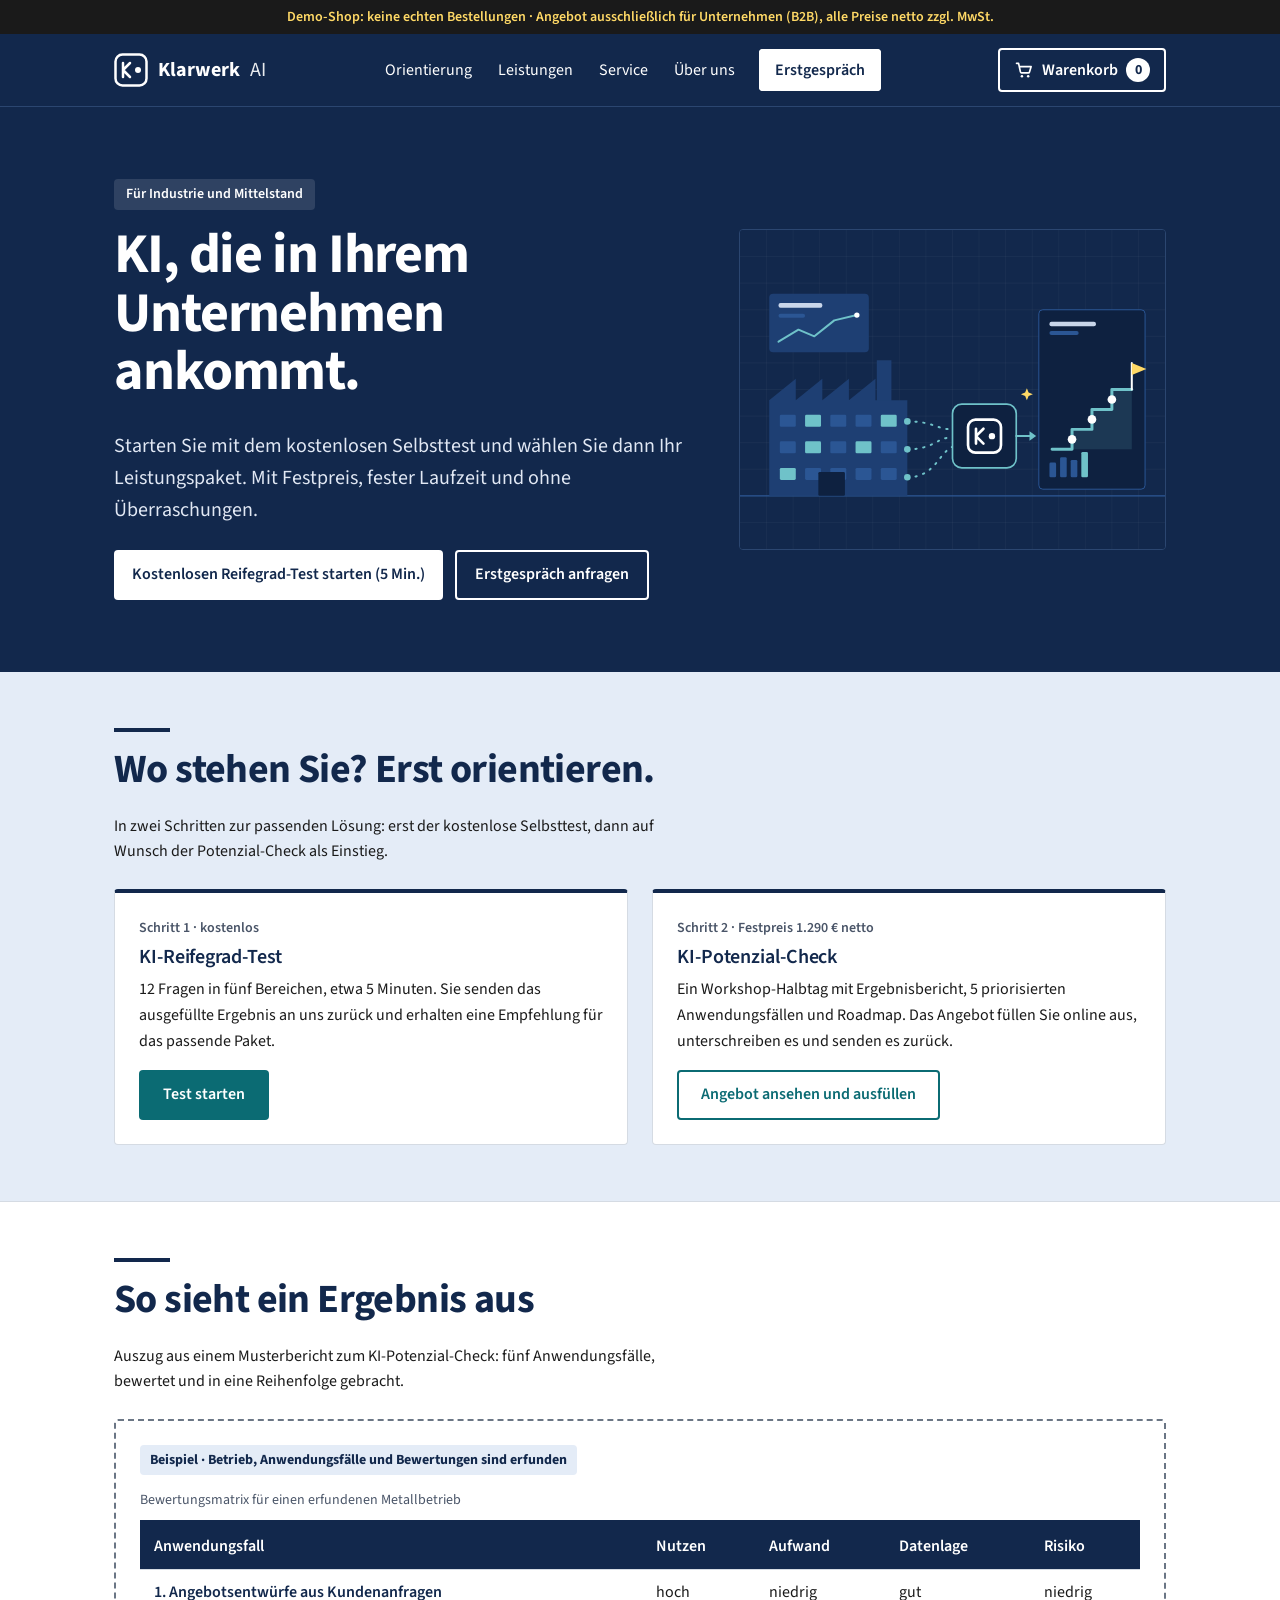
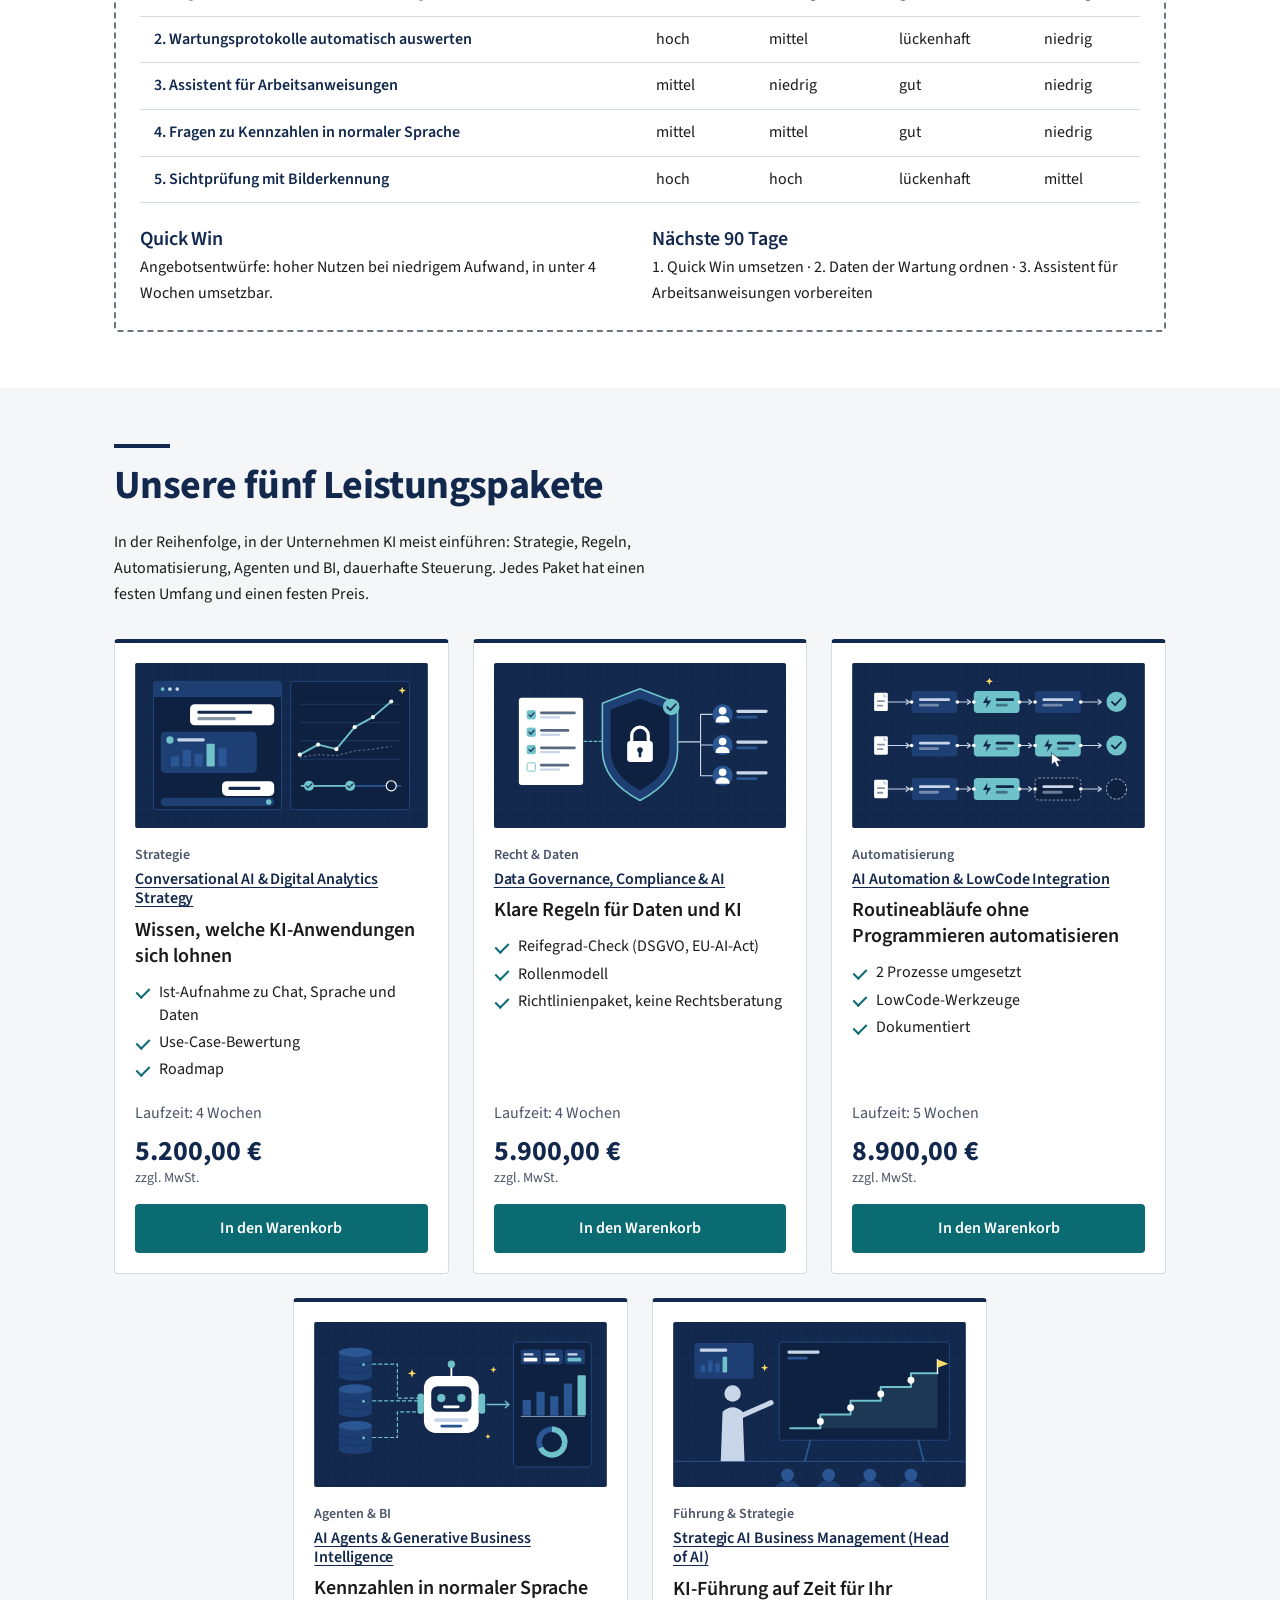
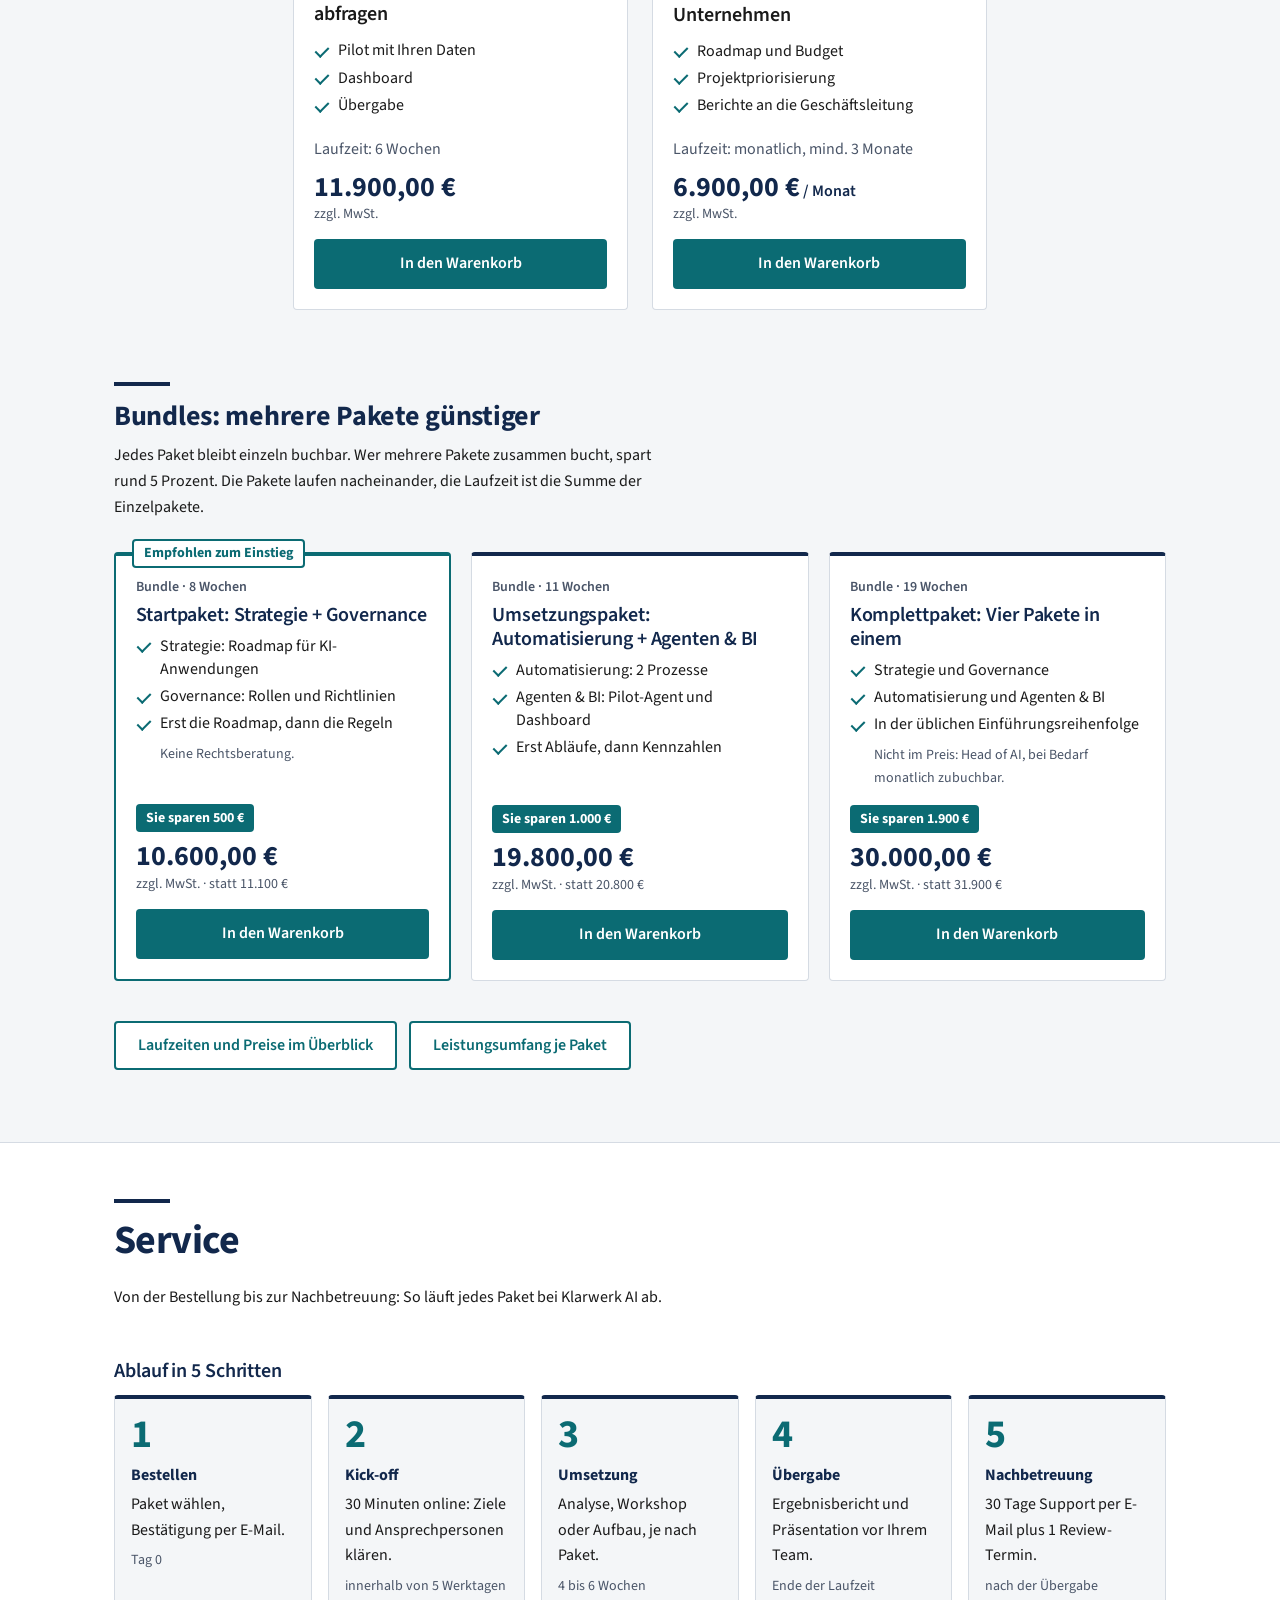
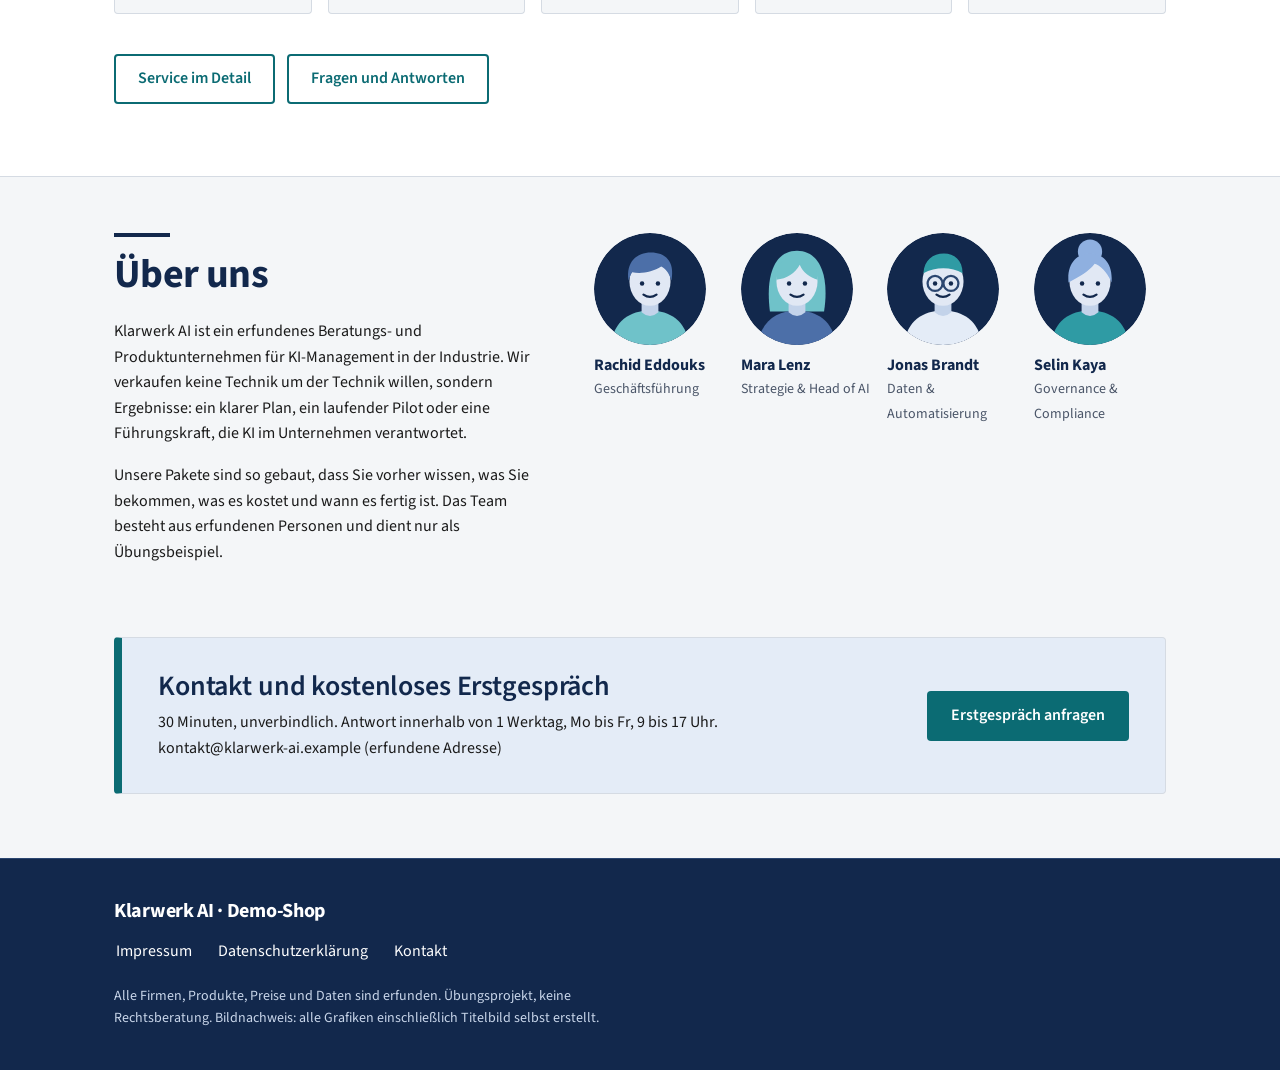
==== commit e5286978: "Design-Überarbeitung: 16 Punkte, Doku angepasst - Startseite: kürzerer Startbereich, Beispielergebni" ====
--- a/website/index.html
+++ b/website/index.html
@@ -32,7 +32,7 @@
           <li><a href="#produkte">Leistungen</a></li>
           <li><a href="service/index.html">Service</a></li>
           <li><a href="#ueber-uns">Über uns</a></li>
-          <li><a href="#kontakt">Kontakt</a></li>
+          <li class="nav-cta"><a href="#kontakt">Erstgespräch</a></li>
         </ul>
       </nav>
       <a class="warenkorb" href="warenkorb.html" id="warenkorb-link"><svg class="korb-icon" width="20" height="20" viewBox="0 0 24 24" aria-hidden="true" focusable="false"><path d="M3 4h2.5l2.2 10.2a1.5 1.5 0 0 0 1.5 1.2h7.9a1.5 1.5 0 0 0 1.5-1.1L20.5 8H6.4" fill="none" stroke="currentColor" stroke-width="2" stroke-linecap="round" stroke-linejoin="round"/><circle cx="9.5" cy="19.5" r="1.5" fill="currentColor"/><circle cx="17" cy="19.5" r="1.5" fill="currentColor"/></svg><span class="korb-text">Warenkorb</span> <span class="korb-zahl" id="anzahl">0</span></a>
@@ -46,8 +46,8 @@
         <div>
           <span class="tag">Für Industrie und Mittelstand</span>
           <h1>KI, die in Ihrem Unternehmen ankommt.</h1>
-          <p class="lead">Erst orientieren, dann starten: Reifegrad-Test, Potenzial-Check und fünf klar umrissene Leistungspakete von der Strategie bis zum Head of AI. Festpreis, feste Laufzeit, ohne Überraschungen.</p>
-          <a class="btn" href="#orientierung">Wo stehen Sie? Zum Test</a><a class="btn btn-zweit" href="#kontakt">Erstgespräch anfragen</a>
+          <p class="lead">Starten Sie mit dem kostenlosen Selbsttest und wählen Sie dann Ihr Leistungspaket. Mit Festpreis, fester Laufzeit und ohne Überraschungen.</p>
+          <div class="start-knoepfe"><a class="btn" href="orientierung/reifegrad-test.html">Kostenlosen Reifegrad-Test starten (5 Min.)</a><a class="btn btn-zweit" href="#kontakt">Erstgespräch anfragen</a></div>
         </div>
         <img src="images/start.svg" width="640" height="480" alt="Illustration: Eine Fabrikhalle sendet Daten an den KI-Baustein von Klarwerk AI, daraus entsteht eine ansteigende Roadmap mit Zielflagge">
       </div>
@@ -69,9 +69,40 @@
             <p class="schritt-tag">Schritt 2 · Festpreis 1.290 € netto</p>
             <h3>KI-Potenzial-Check</h3>
             <p>Ein Workshop-Halbtag mit Ergebnisbericht, 5 priorisierten Anwendungsfällen und Roadmap. Das Angebot füllen Sie online aus, unterschreiben es und senden es zurück.</p>
-            <a class="btn" href="orientierung/potenzial-check.html">Angebot ansehen und ausfüllen</a>
+            <a class="btn btn-zweit" href="orientierung/potenzial-check.html">Angebot ansehen und ausfüllen</a>
           </li>
         </ol>
+      </div>
+    </section>
+
+    <!-- 2b · Beispielergebnis (Muster, erfunden) -->
+    <section class="beispiel" id="beispiel" aria-labelledby="beispiel-titel">
+      <div class="wrap">
+        <h2 id="beispiel-titel">So sieht ein Ergebnis aus</h2>
+        <p>Auszug aus einem Musterbericht zum KI-Potenzial-Check: fünf Anwendungsfälle, bewertet und in eine Reihenfolge gebracht.</p>
+        <div class="muster">
+          <p class="muster-marke">Beispiel · Betrieb, Anwendungsfälle und Bewertungen sind erfunden</p>
+          <details class="mehr">
+            <summary>Musterbericht anzeigen</summary>
+            <div class="muster-inhalt">
+              <table class="tabelle karten-tabelle" role="table">
+                <caption>Bewertungsmatrix für einen erfundenen Metallbetrieb</caption>
+                <thead role="rowgroup"><tr role="row"><th scope="col" role="columnheader">Anwendungsfall</th><th scope="col" role="columnheader">Nutzen</th><th scope="col" role="columnheader">Aufwand</th><th scope="col" role="columnheader">Datenlage</th><th scope="col" role="columnheader">Risiko</th></tr></thead>
+                <tbody role="rowgroup">
+                <tr role="row"><th scope="row" role="rowheader">1. Angebotsentwürfe aus Kundenanfragen</th><td role="cell" data-label="Nutzen">hoch</td><td role="cell" data-label="Aufwand">niedrig</td><td role="cell" data-label="Datenlage">gut</td><td role="cell" data-label="Risiko">niedrig</td></tr>
+                <tr role="row"><th scope="row" role="rowheader">2. Wartungsprotokolle automatisch auswerten</th><td role="cell" data-label="Nutzen">hoch</td><td role="cell" data-label="Aufwand">mittel</td><td role="cell" data-label="Datenlage">lückenhaft</td><td role="cell" data-label="Risiko">niedrig</td></tr>
+                <tr role="row"><th scope="row" role="rowheader">3. Assistent für Arbeitsanweisungen</th><td role="cell" data-label="Nutzen">mittel</td><td role="cell" data-label="Aufwand">niedrig</td><td role="cell" data-label="Datenlage">gut</td><td role="cell" data-label="Risiko">niedrig</td></tr>
+                <tr role="row"><th scope="row" role="rowheader">4. Fragen zu Kennzahlen in normaler Sprache</th><td role="cell" data-label="Nutzen">mittel</td><td role="cell" data-label="Aufwand">mittel</td><td role="cell" data-label="Datenlage">gut</td><td role="cell" data-label="Risiko">niedrig</td></tr>
+                <tr role="row"><th scope="row" role="rowheader">5. Sichtprüfung mit Bilderkennung</th><td role="cell" data-label="Nutzen">hoch</td><td role="cell" data-label="Aufwand">hoch</td><td role="cell" data-label="Datenlage">lückenhaft</td><td role="cell" data-label="Risiko">mittel</td></tr>
+                </tbody>
+              </table>
+              <div class="muster-fazit">
+                <div><h3>Quick Win</h3><p>Angebotsentwürfe: hoher Nutzen bei niedrigem Aufwand, in unter 4 Wochen umsetzbar.</p></div>
+                <div><h3>Nächste 90 Tage</h3><p>1. Quick Win umsetzen · 2. Daten der Wartung ordnen · 3. Assistent für Arbeitsanweisungen vorbereiten</p></div>
+              </div>
+            </div>
+          </details>
+        </div>
       </div>
     </section>
 
@@ -86,9 +117,10 @@
         <ul class="raster">
           <li class="karte">
             <a class="bild-link" href="produkte/strategie.html" tabindex="-1" aria-hidden="true"><img class="bild" src="images/produkt-1.svg" alt="Illustration: Chatfenster mit Frage und Antwort des KI-Assistenten neben einer Analyse mit steigender Kurve und drei Meilensteinen" width="640" height="360"></a>
-            <p class="kat">Strategie</p>
-            <h3><a href="produkte/strategie.html">Conversational AI &amp; Digital Analytics Strategy</a></h3>
-            <p class="info">Strategie-Paket für Chat- und Sprachassistenten sowie Datenanalyse: Ist-Aufnahme, Use-Case-Bewertung und Roadmap in 4 Wochen.</p>
+            <div class="karte-kopf"><p class="kat">Strategie</p><h3><a href="produkte/strategie.html">Conversational AI &amp; Digital Analytics Strategy</a></h3></div>
+            <p class="nutzen">Wissen, welche KI-Anwendungen sich lohnen</p>
+            <details class="mehr" open><summary>Leistungen</summary><ul class="haken"><li>Ist-Aufnahme zu Chat, Sprache und Daten</li><li>Use-Case-Bewertung</li><li>Roadmap</li></ul></details>
+            <p class="dauer">Laufzeit: 4 Wochen</p>
             <p class="preis">5.200,00 €</p>
             <p class="preis-hinweis">zzgl. MwSt.</p>
             <button class="btn" type="button" data-id="strategie">In den Warenkorb</button>
@@ -96,9 +128,10 @@
 
           <li class="karte">
             <a class="bild-link" href="produkte/governance.html" tabindex="-1" aria-hidden="true"><img class="bild" src="images/produkt-4.svg" alt="Illustration: Schutzschild mit Schloss zwischen einer Checkliste und drei Rollen mit Verantwortlichen" width="640" height="360"></a>
-            <p class="kat">Recht &amp; Daten</p>
-            <h3><a href="produkte/governance.html">Data Governance, Compliance &amp; AI</a></h3>
-            <p class="info">Datenverantwortung, DSGVO und EU-AI-Act im Griff: Reifegrad-Check, Rollenmodell und Richtlinienpaket für Ihren KI-Einsatz. Keine Rechtsberatung.</p>
+            <div class="karte-kopf"><p class="kat">Recht &amp; Daten</p><h3><a href="produkte/governance.html">Data Governance, Compliance &amp; AI</a></h3></div>
+            <p class="nutzen">Klare Regeln für Daten und KI</p>
+            <details class="mehr" open><summary>Leistungen</summary><ul class="haken"><li>Reifegrad-Check (DSGVO, EU-AI-Act)</li><li>Rollenmodell</li><li>Richtlinienpaket, keine Rechtsberatung</li></ul></details>
+            <p class="dauer">Laufzeit: 4 Wochen</p>
             <p class="preis">5.900,00 €</p>
             <p class="preis-hinweis">zzgl. MwSt.</p>
             <button class="btn" type="button" data-id="governance">In den Warenkorb</button>
@@ -106,9 +139,10 @@
 
           <li class="karte">
             <a class="bild-link" href="produkte/automatisierung.html" tabindex="-1" aria-hidden="true"><img class="bild" src="images/produkt-3.svg" alt="Illustration: Drei Arbeitsabläufe aus verbundenen Bausteinen, automatisierte Schritte sind hervorgehoben" width="640" height="360"></a>
-            <p class="kat">Automatisierung</p>
-            <h3><a href="produkte/automatisierung.html">AI Automation &amp; LowCode Integration</a></h3>
-            <p class="info">Wiederkehrende Abläufe automatisieren, ohne Programmieraufwand: zwei Prozesse mit LowCode-Werkzeugen umgesetzt und dokumentiert.</p>
+            <div class="karte-kopf"><p class="kat">Automatisierung</p><h3><a href="produkte/automatisierung.html">AI Automation &amp; LowCode Integration</a></h3></div>
+            <p class="nutzen">Routineabläufe ohne Programmieren automatisieren</p>
+            <details class="mehr" open><summary>Leistungen</summary><ul class="haken"><li>2 Prozesse umgesetzt</li><li>LowCode-Werkzeuge</li><li>Dokumentiert</li></ul></details>
+            <p class="dauer">Laufzeit: 5 Wochen</p>
             <p class="preis">8.900,00 €</p>
             <p class="preis-hinweis">zzgl. MwSt.</p>
             <button class="btn" type="button" data-id="automatisierung">In den Warenkorb</button>
@@ -116,9 +150,10 @@
 
           <li class="karte">
             <a class="bild-link" href="produkte/agenten-bi.html" tabindex="-1" aria-hidden="true"><img class="bild" src="images/produkt-2.svg" alt="Illustration: Drei Datenbanken speisen einen KI-Agenten, der ein Dashboard mit Diagrammen füllt" width="640" height="360"></a>
-            <p class="kat">Agenten &amp; BI</p>
-            <h3><a href="produkte/agenten-bi.html">AI Agents &amp; Generative Business Intelligence</a></h3>
-            <p class="info">Ein KI-Agent beantwortet Fragen zu Ihren Kennzahlen in normaler Sprache. Pilot mit Ihren Daten, Dashboard und Übergabe in 6 Wochen.</p>
+            <div class="karte-kopf"><p class="kat">Agenten &amp; BI</p><h3><a href="produkte/agenten-bi.html">AI Agents &amp; Generative Business Intelligence</a></h3></div>
+            <p class="nutzen">Kennzahlen in normaler Sprache abfragen</p>
+            <details class="mehr" open><summary>Leistungen</summary><ul class="haken"><li>Pilot mit Ihren Daten</li><li>Dashboard</li><li>Übergabe</li></ul></details>
+            <p class="dauer">Laufzeit: 6 Wochen</p>
             <p class="preis">11.900,00 €</p>
             <p class="preis-hinweis">zzgl. MwSt.</p>
             <button class="btn" type="button" data-id="agenten-bi">In den Warenkorb</button>
@@ -126,9 +161,10 @@
 
           <li class="karte">
             <a class="bild-link" href="produkte/head-of-ai.html" tabindex="-1" aria-hidden="true"><img class="bild" src="images/produkt-5.svg" alt="Illustration: Führungskraft zeigt vor dem Führungsteam eine ansteigende Roadmap mit Meilensteinen" width="640" height="360"></a>
-            <p class="kat">Führung &amp; Strategie</p>
-            <h3><a href="produkte/head-of-ai.html">Strategic AI Business Management (Head of AI)</a></h3>
-            <p class="info">Ihr Head of AI auf Zeit: Roadmap, Budget und Projektpriorisierung mit Berichten an die Geschäftsleitung. Mindestlaufzeit 3 Monate.</p>
+            <div class="karte-kopf"><p class="kat">Führung &amp; Strategie</p><h3><a href="produkte/head-of-ai.html">Strategic AI Business Management (Head of AI)</a></h3></div>
+            <p class="nutzen">KI-Führung auf Zeit für Ihr Unternehmen</p>
+            <details class="mehr" open><summary>Leistungen</summary><ul class="haken"><li>Roadmap und Budget</li><li>Projektpriorisierung</li><li>Berichte an die Geschäftsleitung</li></ul></details>
+            <p class="dauer">Laufzeit: monatlich, mind. 3 Monate</p>
             <p class="preis">6.900,00 €<span class="proz"> / Monat</span></p>
             <p class="preis-hinweis">zzgl. MwSt.</p>
             <button class="btn" type="button" data-id="head-of-ai">In den Warenkorb</button>
@@ -140,10 +176,11 @@
           <p>Jedes Paket bleibt einzeln buchbar. Wer mehrere Pakete zusammen bucht, spart rund 5 Prozent. Die Pakete laufen nacheinander, die Laufzeit ist die Summe der Einzelpakete.</p>
         </div>
         <ul class="bundles" aria-labelledby="bundles-titel">
-          <li class="karte bundle">
+          <li class="karte bundle empfohlen">
+            <p class="empfehlung">Empfohlen zum Einstieg</p>
             <p class="kat">Bundle · 8 Wochen</p>
             <h3>Startpaket: Strategie + Governance</h3>
-            <p class="info"><a href="produkte/strategie.html">Conversational AI &amp; Digital Analytics Strategy</a> und <a href="produkte/governance.html">Data Governance, Compliance &amp; AI</a>: erst die Roadmap, dann die Regeln. Keine Rechtsberatung.</p>
+            <details class="mehr" open><summary>Das ist enthalten</summary><ul class="haken"><li>Strategie: Roadmap für KI-Anwendungen</li><li>Governance: Rollen und Richtlinien</li><li>Erst die Roadmap, dann die Regeln</li></ul><p class="ausschluss">Keine Rechtsberatung.</p></details>
             <p class="ersparnis">Sie sparen 500 €</p>
             <p class="preis">10.600,00 €</p>
             <p class="preis-hinweis">zzgl. MwSt. · statt 11.100 €</p>
@@ -152,7 +189,7 @@
           <li class="karte bundle">
             <p class="kat">Bundle · 11 Wochen</p>
             <h3>Umsetzungspaket: Automatisierung + Agenten &amp; BI</h3>
-            <p class="info"><a href="produkte/automatisierung.html">AI Automation &amp; LowCode Integration</a> (2 Prozesse) und <a href="produkte/agenten-bi.html">AI Agents &amp; Generative Business Intelligence</a>: erst Abläufe automatisieren, dann Fragen an Ihre Kennzahlen stellen.</p>
+            <details class="mehr" open><summary>Das ist enthalten</summary><ul class="haken"><li>Automatisierung: 2 Prozesse</li><li>Agenten &amp; BI: Pilot-Agent und Dashboard</li><li>Erst Abläufe, dann Kennzahlen</li></ul></details>
             <p class="ersparnis">Sie sparen 1.000 €</p>
             <p class="preis">19.800,00 €</p>
             <p class="preis-hinweis">zzgl. MwSt. · statt 20.800 €</p>
@@ -161,7 +198,7 @@
           <li class="karte bundle">
             <p class="kat">Bundle · 19 Wochen</p>
             <h3>Komplettpaket: Vier Pakete in einem</h3>
-            <p class="info"><a href="produkte/strategie.html">Strategie</a>, <a href="produkte/governance.html">Governance</a>, <a href="produkte/automatisierung.html">Automatisierung</a> und <a href="produkte/agenten-bi.html">Agenten &amp; BI</a> in der Reihenfolge, in der Unternehmen KI meist einführen. Das Head-of-AI-Paket buchen Sie bei Bedarf monatlich dazu.</p>
+            <details class="mehr" open><summary>Das ist enthalten</summary><ul class="haken"><li>Strategie und Governance</li><li>Automatisierung und Agenten &amp; BI</li><li>In der üblichen Einführungsreihenfolge</li></ul><p class="ausschluss">Nicht im Preis: Head of AI, bei Bedarf monatlich zubuchbar.</p></details>
             <p class="ersparnis">Sie sparen 1.900 €</p>
             <p class="preis">30.000,00 €</p>
             <p class="preis-hinweis">zzgl. MwSt. · statt 31.900 €</p>
@@ -189,7 +226,7 @@
           <li><strong>Nachbetreuung</strong><p>30 Tage Support per E-Mail plus 1 Review-Termin.</p><p class="zeit">nach der Übergabe</p></li>
         </ol>
 
-        <p class="weiter"><a class="btn" href="service/index.html">Service im Detail</a><a class="btn btn-zweit" href="service/faq.html">Fragen und Antworten</a></p>
+        <p class="weiter"><a class="btn btn-zweit" href="service/index.html">Service im Detail</a><a class="btn btn-zweit" href="service/faq.html">Fragen und Antworten</a></p>
       </div>
     </section>
 
@@ -203,19 +240,19 @@
         </div>
         <ul class="team" aria-label="Unser Team (erfundene Personen)">
           <li>
-            <div class="portrait initialen" aria-hidden="true">RE</div>
+            <img class="avatar" src="images/team-1.svg" alt="" width="120" height="120">
             <strong>Rachid Eddouks</strong><span>Geschäftsführung</span>
           </li>
           <li>
-            <div class="portrait initialen" aria-hidden="true">ML</div>
+            <img class="avatar" src="images/team-2.svg" alt="" width="120" height="120">
             <strong>Mara Lenz</strong><span>Strategie &amp; Head of AI</span>
           </li>
           <li>
-            <div class="portrait initialen" aria-hidden="true">JB</div>
+            <img class="avatar" src="images/team-3.svg" alt="" width="120" height="120">
             <strong>Jonas Brandt</strong><span>Daten &amp; Automatisierung</span>
           </li>
           <li>
-            <div class="portrait initialen" aria-hidden="true">SK</div>
+            <img class="avatar" src="images/team-4.svg" alt="" width="120" height="120">
             <strong>Selin Kaya</strong><span>Governance &amp; Compliance</span>
           </li>
         </ul>
@@ -243,21 +280,11 @@
       <h2>Klarwerk AI · Demo-Shop</h2>
       <nav aria-label="Rechtliches">
         <ul>
-          <li><a href="#impressum">Impressum</a></li>
-          <li><a href="#datenschutz">Datenschutzerklärung</a></li>
+          <li><a href="impressum.html">Impressum</a></li>
+          <li><a href="datenschutz.html">Datenschutzerklärung</a></li>
           <li><a href="#kontakt">Kontakt</a></li>
         </ul>
       </nav>
-      <div class="platzhalter">
-        <div id="impressum">
-          <h3>Impressum (Platzhalter)</h3>
-          <p>Hier stehen später Name, Anschrift und Kontaktdaten des Anbieters nach § 5 DDG. Im Demo-Shop sind keine echten Angaben hinterlegt.</p>
-        </div>
-        <div id="datenschutz">
-          <h3>Datenschutzerklärung (Platzhalter)</h3>
-          <p>Hier steht später, welche personenbezogenen Daten wofür verarbeitet werden (Art. 13 DSGVO). Diese Seite lädt keine Schriften oder Bilder von fremden Servern.</p>
-        </div>
-      </div>
       <p class="klein">Alle Firmen, Produkte, Preise und Daten sind erfunden. Übungsprojekt, keine Rechtsberatung. Bildnachweis: alle Grafiken einschließlich Titelbild selbst erstellt.</p>
     </div>
   </footer>
--- a/website/css/klarwerk.css
+++ b/website/css/klarwerk.css
@@ -33,8 +33,8 @@
 
     h1, h2, h3 { color: var(--marke); line-height: 1.2; margin: 0 0 .5em; }
     h1 { font-size: 40px; font-weight: 700; }
-    h2 { font-size: 32px; font-weight: 700; }
-    h3 { font-size: 24px; font-weight: 600; }
+    h2 { font-size: 28px; font-weight: 700; }
+    h3 { font-size: 20px; font-weight: 600; }
     p  { margin: 0 0 1em; max-width: 70ch; }
     .klein { font-size: 14px; color: var(--text-leise); }
 
@@ -66,7 +66,7 @@
     }
     .logo {
       display: flex; align-items: center; gap: 10px;
-      color: var(--weiss); text-decoration: none; font-size: 24px; font-weight: 700;
+      color: var(--weiss); text-decoration: none; font-size: 20px; font-weight: 700;
     }
     .logo span { font-weight: 400; opacity: .9; }
     nav ul { list-style: none; display: flex; gap: 22px; margin: 0; padding: 0; flex-wrap: wrap; }
@@ -86,8 +86,8 @@
       display: inline-block; background: #E4ECF7; color: var(--marke);
       font-size: 14px; font-weight: 600; padding: 4px 12px; border-radius: 999px; margin-bottom: 16px;
     }
-    .start h1 { font-size: 48px; }
-    .start p.lead { font-size: 18px; }
+    .start h1 { font-size: 56px; }
+    .start p.lead { font-size: 16px; }
     .btn {
       display: inline-block; background: var(--aktion); color: var(--weiss);
       font: inherit; font-weight: 600; text-decoration: none;
@@ -132,12 +132,12 @@
 
     /* 4 · Service */
     .service { background: var(--weiss); border-top: 1px solid var(--linie); border-bottom: 1px solid var(--linie); }
-    .service h3.detail { font-size: 24px; margin: 0 0 8px; }
+    .service h3.detail { font-size: 20px; margin: 0 0 8px; }
     .service h4 { font-size: 20px; font-weight: 600; color: var(--marke); line-height: 1.2; margin: 40px 0 12px; }
 
     .versprechen, .optionen { list-style: none; margin: 0; padding: 0; display: grid; grid-template-columns: repeat(4, 1fr); gap: 16px; }
     .versprechen li, .optionen li { background: var(--flaeche); border: 1px solid var(--linie); border-top: 4px solid var(--akzent-petrol, #0B6B73); border-radius: var(--radius); padding: 16px; }
-    .versprechen strong, .optionen strong { display: block; color: var(--marke); font-size: 18px; margin-bottom: 4px; }
+    .versprechen strong, .optionen strong { display: block; color: var(--marke); font-size: 16px; margin-bottom: 4px; }
     .versprechen p, .optionen p { margin: 0; font-size: 16px; }
     .optionen { grid-template-columns: repeat(3, 1fr); }
     .optionen .opt-preis { margin-top: 8px; font-size: 14px; color: var(--text-leise); }
@@ -155,7 +155,7 @@
       content: counter(s); display: flex; align-items: center; justify-content: center;
       width: 32px; height: 32px; border-radius: 50%; background: var(--marke); color: var(--weiss); font-weight: 700; margin-bottom: 10px;
     }
-    .schritte strong { display: block; color: var(--marke); font-size: 18px; margin-bottom: 4px; }
+    .schritte strong { display: block; color: var(--marke); font-size: 16px; margin-bottom: 4px; }
     .schritte p { margin: 0 0 6px; font-size: 16px; }
     .schritte .zeit { font-size: 14px; color: var(--text-leise); margin: 0; }
     .tabelle { width: 100%; border-collapse: collapse; background: var(--weiss); }
@@ -166,7 +166,7 @@
     details { border: 1px solid var(--linie); border-radius: var(--radius); background: var(--flaeche); margin-bottom: 10px; }
     summary { cursor: pointer; padding: 14px 18px; font-weight: 600; color: var(--marke); list-style: none; display: flex; justify-content: space-between; gap: 12px; }
     summary::-webkit-details-marker { display: none; }
-    summary::after { content: "+"; font-size: 22px; line-height: 1; color: var(--aktion); }
+    summary::after { content: "+"; font-size: 20px; line-height: 1; color: var(--aktion); }
     details[open] summary::after { content: "–"; }
     details > div { padding: 0 18px 14px; }
     details ul { margin: 0; padding-left: 20px; max-width: 70ch; }
@@ -202,13 +202,13 @@
     footer a { color: var(--weiss); }
     footer .platzhalter { display: grid; grid-template-columns: 1fr 1fr; gap: 32px; margin-top: 24px; }
     footer .platzhalter div { background: rgba(255,255,255,.08); border-radius: 8px; padding: 16px 20px; }
-    footer .platzhalter h3 { color: var(--weiss); font-size: 18px; }
+    footer .platzhalter h3 { color: var(--weiss); font-size: 16px; }
     footer p { color: #E1E8F4; }
     footer nav ul { margin-bottom: 8px; }
 
     /* Handy */
     @media (max-width: 860px) {
-      h1, .start h1 { font-size: 34px; }
+      h1, .start h1 { font-size: 40px; }
       h2 { font-size: 28px; }
       .start .wrap, footer .platzhalter, .ueber .wrap { grid-template-columns: 1fr; }
       .schritte, .orient-liste { grid-template-columns: 1fr; }
@@ -239,15 +239,15 @@
     .seitenkopf h1 { margin-bottom: 8px; }
     .weiter { margin-top: 40px; }
     nav a[aria-current="page"] { border-bottom-color: var(--weiss); }
-    .seitenkopf .lead, .service .lead { font-size: 18px; }
+    .seitenkopf .lead, .service .lead { font-size: 16px; }
 
     /* ===== Stil C: kontrastreich und kompakt (nur Optik, Inhalte unverändert) ===== */
     :root { --radius: 4px; --dunkel-linie: #2B4670; --hell-auf-dunkel: #E1E8F4; }
     section { padding: 56px 0; }
 
     /* Überschriften: markant */
-    h1 { font-size: 44px; font-weight: 700; letter-spacing: -0.02em; line-height: 1.1; }
-    h2 { font-size: 36px; font-weight: 700; letter-spacing: -0.015em; }
+    h1 { font-size: 40px; font-weight: 700; letter-spacing: -0.02em; line-height: 1.1; }
+    h2 { font-size: 40px; font-weight: 700; letter-spacing: -0.015em; }
     h3 { letter-spacing: -0.005em; }
     .produkte h2::before, .orient h2::before, .ueber h2::before, .service h2:not(.sub)::before {
       content: ""; display: block; width: 56px; height: 4px; background: var(--marke); margin-bottom: 14px;
@@ -267,7 +267,7 @@
     .start .btn:hover { background: #E4ECF7; }
     .start .btn-zweit { background: transparent; color: var(--weiss); border-color: var(--weiss); }
     .start .btn-zweit:hover { background: var(--weiss); color: var(--marke); }
-    .start :focus-visible, .seitenband :focus-visible, .kontaktbox :focus-visible { outline-color: var(--weiss); }
+    .start :focus-visible, .seitenband :focus-visible { outline-color: var(--weiss); }
     .start svg { border-radius: var(--radius); border: 1px solid var(--dunkel-linie); }
 
     /* Seitenband der Unterseiten */
@@ -287,9 +287,7 @@
     }
     .orient-liste li, .karte { border-top: 4px solid var(--marke); }
     .bild { border-radius: 2px; }
-    .karte h3 { font-size: 21px; }
-    .karte .btn { background: var(--marke); }
-    .karte .btn:hover { background: #1B3A6B; }
+    .karte h3 { font-size: 20px; }
     .raster { gap: 20px; }
 
     /* Service: Ziffern groß, Linien klar */
@@ -314,20 +312,10 @@
     footer { border-top: 1px solid var(--dunkel-linie); }
 
     @media (max-width: 860px) {
-      h1, .start h1 { font-size: 36px; }
-      h2 { font-size: 30px; }
+      h1, .start h1 { font-size: 40px; }
+      h2 { font-size: 28px; }
       .start { padding: 48px 0; }
-      .kontaktbox h3 { font-size: 24px; }
-    }
-
-    /* Produktkarten: alle fünf in einer Reihe, gleiche Breite und Höhe (ab 1101 px Breite) */
-    @media (min-width: 1101px) {
-      .produkte .wrap { max-width: 1360px; }
-      .raster { grid-template-columns: repeat(5, minmax(0, 1fr)); gap: 16px; align-items: stretch; }
-      .karte, .karte:nth-child(4), .karte:nth-child(5) { grid-column: auto; padding: 16px; }
-      .karte h3 { font-size: 19px; min-height: calc(3 * 1.2em); margin-bottom: 8px; }
-      .karte .info { font-size: 15px; line-height: 1.5; }
-      .karte .bild { margin-bottom: 12px; }
+      .kontaktbox h3 { font-size: 20px; }
     }
 
     /* Startbild (Foto) */
@@ -371,7 +359,7 @@
        Zurückgesetzt werden gemeinsame Regeln, die sonst neu wirken würden (section-Abstand, Laufweite, Hover, Fußbereich). */
     .seite-reifegrad * { min-width: 0; }
     .seite-reifegrad h1 { font-size: 40px; }
-    .seite-reifegrad h2 { font-size: 24px; letter-spacing: normal; margin-bottom: 4px; }
+    .seite-reifegrad h2 { font-size: 20px; letter-spacing: normal; margin-bottom: 4px; }
     .seite-reifegrad h3 { letter-spacing: normal; }
     .seite-reifegrad a:hover { text-decoration-thickness: auto; }
 
@@ -381,9 +369,9 @@
     .seite-reifegrad .dim { border-top: 2px solid var(--marke); padding-top: 16px; margin-top: 32px; }
     .seite-reifegrad .dim > p { color: var(--text-leise); margin: 0 0 8px; }
     .seite-reifegrad .q { padding: 16px 0; border-bottom: 1px solid var(--linie); }
-    .seite-reifegrad .q h3 { font-size: 18px; font-weight: 600; margin: 0 0 10px; }
+    .seite-reifegrad .q h3 { font-size: 16px; font-weight: 600; margin: 0 0 10px; }
     .seite-reifegrad .opts { display: grid; grid-template-columns: repeat(4, minmax(0, 1fr)); gap: 8px; }
-    .seite-reifegrad .opts label { display: flex; align-items: center; min-height: 52px; padding: 8px 12px; border: 1px solid var(--linie); border-radius: 4px; background: var(--weiss); cursor: pointer; font-size: 15px; line-height: 1.3; }
+    .seite-reifegrad .opts label { display: flex; align-items: center; min-height: 52px; padding: 8px 12px; border: 1px solid var(--linie); border-radius: 4px; background: var(--weiss); cursor: pointer; font-size: 16px; line-height: 1.3; }
     .seite-reifegrad .opts label:hover { border-color: var(--marke); }
     .seite-reifegrad .opts input { position: absolute; opacity: 0; pointer-events: none; }
     .seite-reifegrad .opts input:checked + label { background: var(--marke); color: var(--weiss); border-color: var(--marke); }
@@ -393,11 +381,11 @@
     .seite-reifegrad .panel { position: sticky; top: 88px; background: var(--marke); color: var(--weiss); border-radius: 4px; padding: 28px; }
     .seite-reifegrad .gauge { display: grid; grid-template-columns: auto minmax(0, 1fr); gap: 20px; align-items: center; }
     .seite-reifegrad .ring { width: 132px; height: 132px; }
-    .seite-reifegrad .num { font-size: 52px; font-weight: 700; line-height: 1; }
+    .seite-reifegrad .num { font-size: 56px; font-weight: 700; line-height: 1; }
     .seite-reifegrad .lvl { font-size: 20px; font-weight: 700; margin-top: 6px; }
     .seite-reifegrad .small { font-size: 14px; opacity: .85; }
     .seite-reifegrad .bars { margin: 24px 0 8px; display: grid; gap: 10px; }
-    .seite-reifegrad .bar { display: grid; grid-template-columns: 7em minmax(0, 1fr) 3em; gap: 10px; align-items: center; font-size: 15px; }
+    .seite-reifegrad .bar { display: grid; grid-template-columns: 7em minmax(0, 1fr) 3em; gap: 10px; align-items: center; font-size: 16px; }
     .seite-reifegrad .track { height: 10px; border-radius: 4px; background: rgba(255,255,255,.2); overflow: hidden; }
     .seite-reifegrad .fill { height: 100%; background: var(--teal); width: 0; transition: width .5s ease; }
     .seite-reifegrad .bar b { text-align: right; font-variant-numeric: tabular-nums; }
@@ -420,8 +408,8 @@
 
     @media (max-width: 900px) {
       .seite-reifegrad .test { grid-template-columns: 1fr; gap: 24px; }
-      .seite-reifegrad .panel { position: relative; top: 0; order: -1; }
-      .seite-reifegrad h1 { font-size: 32px; }
+      .seite-reifegrad .panel { position: relative; top: 0; }
+      .seite-reifegrad h1 { font-size: 28px; }
     }
     @media (max-width: 600px) {
       .seite-reifegrad .opts { grid-template-columns: repeat(2, minmax(0, 1fr)); }
@@ -438,7 +426,7 @@
     .seite-potenzial * { min-width: 0; }
     .seite-potenzial h1 { font-size: 40px; }
     .seite-potenzial h2 { font-size: 28px; letter-spacing: normal; margin-top: 40px; }
-    .seite-potenzial h3 { font-size: 18px; font-weight: 600; letter-spacing: normal; margin-top: 24px; }
+    .seite-potenzial h3 { font-size: 16px; font-weight: 600; letter-spacing: normal; margin-top: 24px; }
     .seite-potenzial .doc ul, .seite-potenzial .doc ol { max-width: 70ch; padding-left: 22px; margin: 0 0 1em; }
     .seite-potenzial .doc li, .seite-potenzial footer li { margin-bottom: 4px; }
     .seite-potenzial a:hover { text-decoration-thickness: auto; }
@@ -487,7 +475,7 @@
     .seite-potenzial .btn:hover { background: #09585F; border-color: #09585F; }
     .seite-potenzial .btn.zweit { background: var(--weiss); color: var(--aktion); }
     .seite-potenzial .btn.zweit:hover { background: #E4F1F2; }
-    .seite-potenzial .btn.klein-btn { min-height: 36px; padding: 0 14px; font-size: 15px; margin-top: 8px; }
+    .seite-potenzial .btn.klein-btn { min-height: 36px; padding: 0 14px; font-size: 16px; margin-top: 8px; }
     /* mit .seite-potenzial davor, weil die Startseite ebenfalls ein Element mit id="meldung" hat */
     .seite-potenzial #meldung { margin-top: 16px; padding: 12px 16px; border-left: 4px solid var(--aktion); background: var(--flaeche); border-radius: 4px; min-height: 48px; }
     .seite-potenzial #meldung.fehler { border-left-color: #9B1C1C; }
@@ -506,7 +494,7 @@
 
     @media (max-width: 860px) {
       .seite-potenzial .doc { padding: 24px 20px; }
-      .seite-potenzial h1 { font-size: 32px; } .seite-potenzial h2 { font-size: 24px; }
+      .seite-potenzial h1 { font-size: 28px; } .seite-potenzial h2 { font-size: 20px; }
       .seite-potenzial .zwei, .seite-potenzial .zeile { grid-template-columns: 1fr; }
     }
     /* Druckansicht (nur diese Seite; Seitenränder über die benannte Druckseite „angebot“, damit andere Seiten nicht betroffen sind) */
@@ -567,7 +555,7 @@
     .toast:empty { box-shadow: none; border: 0; }
 
     /* Punkt 4 · Preise groß, Hinweise klein */
-    .preis { font-size: 24px; font-weight: 700; color: var(--marke); line-height: 1.15; }
+    .preis { font-size: 28px; font-weight: 700; color: var(--marke); line-height: 1.15; }
     .preis .proz { font-size: 16px; font-weight: 600; }
 
     /* Punkt 5 · Bundles als eigener Abschnitt mit Abstand und sichtbarer Ersparnis */
@@ -579,19 +567,8 @@
       font-size: 14px; font-weight: 700; padding: 3px 10px; border-radius: var(--radius); margin: 0 0 8px;
     }
 
-    /* Punkt 6 · Einleitung, Bundle-Kopf und Links im Produktbereich auf derselben linken Kante wie alle Bereiche */
-    @media (min-width: 1101px) {
-      .produkte .intro, .produkte .bundles-kopf, .produkte .weiter { max-width: 1052px; margin-left: auto; margin-right: auto; }
-    }
-
     /* Punkt 9 · Leistungsumfang: Hinweis auf die Bundles */
     .hinweis-bundles { margin-top: 24px; padding: 12px 16px; background: var(--weiss); border-left: 4px solid var(--aktion); border-radius: var(--radius); }
-
-    /* Punkt 10 · Team: Initialen statt Platzhalterfoto */
-    .portrait.initialen {
-      aspect-ratio: 1; width: min(100%, 112px); border-radius: 50%;
-      background: var(--marke); color: var(--weiss); font-size: 32px; font-weight: 700; letter-spacing: .02em;
-    }
 
     /* Punkt 13 · Offenes Handy-Menü als Liste mit Trennlinien und großen Tippflächen */
     @media (max-width: 860px) {
@@ -614,7 +591,7 @@
     }
     /* Sehr schmale Handys (bis 360 px): etwas enger, damit alles in eine Zeile passt */
     @media (max-width: 360px) {
-      .kopf .logo { font-size: 19px; gap: 6px; }
+      .kopf .logo { font-size: 20px; gap: 6px; }
       .warenkorb { padding: 6px 8px; }
       .menue-btn { padding: 6px 10px; }
     }
@@ -638,7 +615,7 @@
     .seite-produkt .preis-hinweis { margin-bottom: 20px; }
     /* Drei Abschnitte Enthalten, Sie erhalten, Ihre Mitwirkung: h2 mit kurzem Balken */
     .seite-produkt .produkt-umfang { display: grid; grid-template-columns: repeat(3, minmax(0, 1fr)); gap: 32px; margin-top: 56px; padding-top: 40px; border-top: 1px solid var(--linie); }
-    .seite-produkt .produkt-umfang h2 { font-size: 24px; margin-bottom: 12px; }
+    .seite-produkt .produkt-umfang h2 { font-size: 20px; margin-bottom: 12px; }
     .seite-produkt .produkt-umfang h2::before { content: ""; display: block; width: 56px; height: 4px; background: var(--marke); margin-bottom: 12px; }
     .seite-produkt .produkt-umfang ul { margin: 0; padding-left: 20px; }
     .seite-produkt .produkt-umfang li { margin-bottom: 6px; }
@@ -679,18 +656,18 @@
     /* Artikelzeilen: Name | Menge | Summe | Entfernen; bis 560 px gestapelt */
     .korb-liste { list-style: none; margin: 0 0 32px; padding: 0; border-top: 4px solid var(--marke); }
     .korb-zeile { display: grid; grid-template-columns: minmax(0, 1fr) auto 9em auto; gap: 12px 24px; align-items: center; padding: 16px 0; border-bottom: 1px solid var(--linie); }
-    .korb-name a { font-size: 18px; font-weight: 600; }
+    .korb-name a { font-size: 16px; font-weight: 600; }
     .korb-einzel { display: block; margin-top: 2px; color: var(--text-leise); }
     .korb-menge { display: flex; align-items: center; gap: 8px; }
     .menge-btn {
       width: 40px; height: 40px; padding: 0; cursor: pointer;
       background: var(--weiss); color: var(--aktion); border: 2px solid var(--aktion); border-radius: var(--radius);
-      font: inherit; font-size: 22px; font-weight: 700; line-height: 1;
+      font: inherit; font-size: 20px; font-weight: 700; line-height: 1;
     }
     .menge-btn:hover { background: #E4F1F2; }
     .menge-btn:disabled { background: var(--flaeche); color: var(--text-leise); border-color: var(--linie); cursor: not-allowed; }
     .menge-wert { min-width: 5.5em; text-align: center; font-weight: 600; }
-    .korb-summe { margin: 0; text-align: right; font-size: 18px; font-weight: 700; color: var(--marke); }
+    .korb-summe { margin: 0; text-align: right; font-size: 16px; font-weight: 700; color: var(--marke); }
     .korb-entfernen {
       background: none; border: 0; padding: 8px 4px; min-height: 40px; cursor: pointer;
       color: var(--aktion); font: inherit; text-decoration: underline; text-underline-offset: 3px;
@@ -705,7 +682,7 @@
     .korb-summen dd { text-align: right; white-space: nowrap; }
     .korb-summen .gesamt { border-top: 2px solid var(--marke); margin-top: 6px; padding-top: 12px; align-items: baseline; }
     .korb-summen .gesamt dt { font-weight: 700; color: var(--marke); }
-    .korb-summen .gesamt dd { font-size: 24px; font-weight: 700; color: var(--marke); }
+    .korb-summen .gesamt dd { font-size: 28px; font-weight: 700; color: var(--marke); }
     .korb-hinweis { color: var(--text-leise); }
     .korb-abschluss .btn { width: 100%; text-align: center; }
 
@@ -716,3 +693,194 @@
       .menge-wert { min-width: 4.5em; }
       .korb-abschluss { max-width: none; }
     }
+
+    /* ===== 14 · Design-Überarbeitung (Vorschlag 26.11.2026, Punkte 1–16) =====
+       Schriftstufen: 14 · 16 · 20 · 28 · 40 · 56 px. Petrolgrün = Hauptaktion, Umriss = Nebenaktion. */
+    .seite-recht .recht-titel { margin-top: 0; }
+    .seite-recht main { min-height: 62vh; background: var(--weiss); }
+    .weiter { display: flex; flex-wrap: wrap; gap: 12px; }
+    .weiter .btn-zweit, .kauf-knoepfe .btn-zweit, .start-knoepfe .btn-zweit { margin: 0; }
+    .btn { text-align: center; min-height: 48px; }
+    a.btn { display: inline-flex; align-items: center; justify-content: center; }
+
+    /* Punkt 8 · Menü: Erstgespräch als Button, aktueller Bereich markiert */
+    nav a[aria-current="true"] { border-bottom-color: var(--weiss); }
+    nav .nav-cta a { background: var(--weiss); color: var(--marke); font-weight: 600; padding: 8px 14px; border: 2px solid var(--weiss); border-radius: var(--radius); }
+    nav .nav-cta a:hover { background: #E4ECF7; }
+    nav ul { align-items: center; }
+    @media (min-width: 861px) and (max-width: 1000px) {
+      .kopf .wrap { gap: 14px; } nav ul { gap: 14px; }
+      .korb-text { position: absolute; width: 1px; height: 1px; overflow: hidden; clip: rect(0 0 0 0); white-space: nowrap; }
+    }
+    @media (max-width: 860px) {
+      .kopf.menue-js nav ul { align-items: stretch; }
+      .kopf.menue-js nav a[aria-current="true"] { font-weight: 700; text-decoration: underline; text-underline-offset: 6px; }
+      .kopf.menue-js nav .nav-cta { border-top: 0; padding: 8px 0; }
+      .kopf.menue-js nav .nav-cta a { justify-content: center; text-decoration: none; }
+    }
+
+    /* Punkt 7 · Startbereich */
+    .start-knoepfe { display: flex; flex-wrap: wrap; gap: 12px; margin-top: 24px; }
+    .start .start-knoepfe .btn { margin: 0; padding-left: 18px; padding-right: 18px; }
+    .orient-liste .btn { margin: 0; }
+    @media (min-width: 1101px) { .start .wrap { grid-template-columns: 1.35fr 1fr; } }
+
+    /* Häkchenliste (Karten und Bundles) und aufklappbare Details */
+    .haken { list-style: none; margin: 0; padding: 0; }
+    .haken li { position: relative; padding-left: 24px; margin-bottom: 4px; line-height: 1.45; }
+    .haken li::before { content: ""; position: absolute; left: 4px; top: .3em; width: 6px; height: 11px; border: solid var(--aktion); border-width: 0 2px 2px 0; transform: rotate(45deg); }
+    details.mehr { background: none; border: 0; margin: 0 0 16px; }
+    details.mehr > summary { padding: 8px 0; justify-content: flex-start; gap: 8px; color: var(--aktion); }
+    details.mehr > div { padding: 0; }
+    @media (min-width: 561px) { details.mehr > summary { display: none; } }
+
+    /* Punkt 3 · Paketkarten: 3 + 2, Nutzen, Stichpunkte, Laufzeit, Preis */
+    .produkte .raster { gap: 24px; }
+    .karte .nutzen { font-size: 20px; font-weight: 600; line-height: 1.3; margin: 0 0 12px; }
+    .karte h3 { font-size: 16px; margin-bottom: 8px; }
+    .karte.bundle h3 { font-size: 20px; }
+    .karte details.mehr { flex-grow: 1; }
+    .karte .dauer { color: var(--text-leise); margin: 0 0 8px; }
+    .karte .ausschluss { color: var(--text-leise); font-size: 14px; margin: 8px 0 0; padding-left: 24px; }
+    @media (min-width: 861px) and (max-width: 1000px) { .raster .karte:last-child { grid-column: 1 / -1; } }
+
+    /* Punkt 9 · Empfohlenes Bundle */
+    .karte.bundle.empfohlen { border: 2px solid var(--aktion); border-top-width: 4px; position: relative; }
+    .empfehlung { position: absolute; top: -17px; left: 16px; margin: 0; background: var(--weiss); color: var(--aktion); border: 2px solid var(--aktion); border-radius: var(--radius); font-size: 14px; font-weight: 700; line-height: 1.5; padding: 2px 10px; }
+    .bundles { margin-top: 32px; }
+
+    /* Punkt 11 · Beispielergebnis */
+    .beispiel { background: var(--weiss); }
+    .beispiel h2::before { content: ""; display: block; width: 56px; height: 4px; background: var(--marke); margin-bottom: 14px; }
+    .muster { border: 2px dashed #6B7685; border-radius: var(--radius); padding: 24px; margin-top: 24px; }
+    .muster-marke { font-size: 14px; font-weight: 700; color: var(--marke); background: #E4ECF7; display: inline-block; padding: 4px 10px; border-radius: var(--radius); }
+    .muster details.mehr { margin: 0; }
+    .muster-fazit { display: grid; grid-template-columns: 1fr 1fr; gap: 24px; margin-top: 24px; }
+    .muster-fazit h3 { font-size: 20px; margin-bottom: 4px; }
+    .muster-fazit p { margin: 0; }
+
+    /* Punkt 5 · Tabellen werden am Handy zu Karten */
+    @media (max-width: 700px) {
+      .service .karten-tabelle, .karten-tabelle { display: block; border: 0; background: none; overflow: visible; }
+      .karten-tabelle caption { display: block; }
+      .karten-tabelle thead { position: absolute; width: 1px; height: 1px; overflow: hidden; clip: rect(0 0 0 0); white-space: nowrap; }
+      .karten-tabelle tbody { display: grid; gap: 12px; }
+      .karten-tabelle tr { display: block; background: var(--weiss); border: 1px solid var(--linie); border-top: 4px solid var(--marke); border-radius: var(--radius); padding: 12px 16px; }
+      .karten-tabelle tbody th { display: block; border: 0; padding: 0 0 8px; }
+      .karten-tabelle td { display: grid; grid-template-columns: 6.5em minmax(0, 1fr); gap: 12px; border: 0; padding: 2px 0; }
+      .karten-tabelle td::before { content: attr(data-label); color: var(--text-leise); font-size: 14px; line-height: 1.8; }
+    }
+
+    /* Punkt 10 · Produktseite: Kaufbox */
+    .kaufbox { border: 1px solid var(--linie); border-top: 4px solid var(--marke); border-radius: var(--radius); background: var(--flaeche); padding: 20px; margin-top: 8px; }
+    .seite-produkt .kaufbox .laufzeit { margin-bottom: 12px; }
+    .seite-produkt .kaufbox .preis-hinweis { margin-bottom: 16px; }
+    .kauf-knoepfe { display: flex; flex-wrap: wrap; gap: 12px; }
+
+    /* Punkt 12 · Illustrierte Avatare */
+    .avatar { display: block; width: min(100%, 112px); height: auto; border-radius: 50%; margin-bottom: 10px; }
+
+    /* Punkt 14 · Kontaktblock hell, Fußbereich bleibt dunkel */
+    .kontakt .kontaktbox { background: #E4ECF7; color: var(--text); border: 1px solid var(--linie); border-left: 8px solid var(--aktion); }
+    .kontakt .kontaktbox h3 { color: var(--marke); }
+    .kontakt .kontaktbox p { color: var(--text); }
+    .kontakt .kontaktbox .btn { background: var(--aktion); color: var(--weiss); }
+    .kontakt .kontaktbox .btn:hover { background: #09585F; }
+    .kontakt .kontaktbox .btn:focus-visible { outline-color: var(--marke); }
+
+    /* Punkt 15 · Schlanker Fußbereich */
+    footer nav a { display: inline-flex; align-items: center; min-height: 32px; }
+    footer nav a[aria-current="page"] { text-decoration: underline; text-underline-offset: 6px; border-bottom-color: transparent; }
+    footer .klein { margin-top: 12px; margin-bottom: 0; }
+
+    /* Punkt 6 · Rückmeldung: kurz, mit Link; am Rechner oben rechts unter dem Kopf */
+    .toast { display: flex; flex-wrap: wrap; align-items: center; gap: 4px 20px; }
+    .toast a { color: var(--weiss); font-weight: 700; display: inline-flex; align-items: center; min-height: 32px; }
+    .toast a:focus-visible { outline-color: var(--weiss); }
+    @media (min-width: 861px) { .toast { left: auto; right: 16px; bottom: auto; top: 88px; transform: none; } }
+
+    /* Punkt 16 · Warenkorb: Liste links, Zusammenfassung als Box rechts */
+    .korb-layout { display: grid; grid-template-columns: minmax(0, 1fr) 340px; gap: 40px; align-items: start; }
+    .korb-zeile { grid-template-columns: minmax(0, 1fr) auto auto auto; gap: 12px 20px; }
+    .korb-name { grid-column: 1; }
+    .korb-summe { grid-column: 3; min-width: 7em; }
+    .korb-entfernen { grid-column: 4; }
+    .korb-liste { margin-bottom: 16px; }
+    .korb-weiter { display: inline-flex; align-items: center; min-height: 44px; font-weight: 600; }
+    .seite-warenkorb .korb-abschluss { max-width: none; margin: 0; position: sticky; top: 96px; background: var(--flaeche); border: 1px solid var(--linie); border-top: 4px solid var(--marke); border-radius: var(--radius); padding: 20px; }
+    .seite-warenkorb #korb .korb-box-titel { font-size: 20px; margin-bottom: 8px; }
+    .seite-warenkorb #korb .korb-box-titel::before { content: none; }
+    @media (max-width: 960px) {
+      .korb-layout { grid-template-columns: 1fr; gap: 24px; }
+      .seite-warenkorb .korb-abschluss { position: static; }
+    }
+    @media (max-width: 560px) {
+      .korb-zeile { grid-template-columns: minmax(0, 1fr) auto; }
+      .korb-name { grid-column: 1 / -1; }
+      .korb-menge { grid-column: 1; }
+      .korb-summe { grid-column: 2; min-width: 0; }
+      .korb-entfernen { grid-column: 1 / -1; }
+      .korb-zeile { row-gap: 4px; }
+      .korb-zeile:not(:has(.korb-menge)) .korb-summe { grid-row: 2; }
+      .korb-zeile:not(:has(.korb-menge)) .korb-entfernen { grid-column: 1; grid-row: 2; }
+    }
+
+    /* Punkt 1 · Reifegrad-Test: Fortschrittsanzeige (nur wenn das Ergebnis unter den Fragen steht) */
+    .seite-reifegrad .fortschritt { display: none; position: sticky; top: 69px; z-index: 5; flex-wrap: wrap; justify-content: space-between; align-items: center; gap: 4px 12px; background: var(--flaeche); padding: 10px 0 12px; border-bottom: 1px solid var(--linie); font-weight: 600; color: var(--marke); }
+    .seite-reifegrad .fortschritt .track { flex-basis: 100%; height: 8px; background: var(--linie); }
+    .seite-reifegrad .fortschritt .fill { background: var(--aktion); }
+    .seite-reifegrad .q { scroll-margin-top: 150px; }
+    @media (max-width: 900px) {
+      .seite-reifegrad .fortschritt { display: flex; }
+      .seite-reifegrad .opts input + label { scroll-margin-top: 150px; }
+    }
+
+    /* Punkt 4 · Handy: kompakt */
+    @media (max-width: 860px) {
+      .muster-fazit { grid-template-columns: 1fr; gap: 12px; }
+    }
+    @media (max-width: 560px) {
+      h1, .start h1 { font-size: 40px; }
+      .seite-produkt h1, .seitenband h1, .seite-reifegrad h1, .seite-potenzial h1 { font-size: 28px; }
+      section { padding: 32px 0; }
+      .wrap { padding-left: 16px; padding-right: 16px; }
+      .start { padding: 28px 0; }
+      .start p.lead { font-size: 16px; }
+      .start .tag { margin-bottom: 12px; }
+      .start-knoepfe { margin-top: 16px; }
+      .start-knoepfe .btn { width: 100%; }
+      .start .wrap { gap: 24px; }
+      .start img { aspect-ratio: 4 / 3; width: 100%; max-width: 280px; margin: 0 auto; }
+      .orient-liste { margin-top: 16px; gap: 12px; }
+      .orient-liste li { padding: 16px; }
+      .muster { padding: 16px; margin-top: 16px; }
+
+      .produkte .intro { margin-bottom: 16px; }
+      .produkte .raster { gap: 12px; }
+      .raster .karte { display: grid; grid-template-columns: 104px minmax(0, 1fr); column-gap: 12px; padding: 16px; }
+      .raster .karte > * { grid-column: 1 / -1; }
+      .raster .karte .bild-link { grid-column: 1; grid-row: 1; align-self: start; }
+      .raster .karte .karte-kopf { grid-column: 2; grid-row: 1; }
+      .raster .karte .bild { aspect-ratio: 16 / 9; margin: 0; }
+      .karte .nutzen { margin: 12px 0 0; font-size: 16px; }
+      .karte details.mehr { margin-bottom: 4px; }
+      .karte .preis-hinweis { margin-bottom: 12px; }
+      .bundles-kopf { margin-top: 40px; }
+      .bundles { margin-top: 24px; gap: 24px; }
+      .bundles .karte { padding: 16px; }
+      .weiter { margin-top: 24px; }
+      .weiter .btn { width: 100%; }
+
+      .schritte { gap: 8px; }
+      .schritte li { display: grid; grid-template-columns: 36px minmax(0, 1fr); column-gap: 8px; padding: 12px; }
+      .schritte li::before { grid-column: 1; grid-row: 1 / span 3; margin: 0; font-size: 28px; }
+      .schritte li > * { grid-column: 2; }
+      .schritte p { margin-bottom: 0; }
+      .service .sub { margin-top: 24px; }
+      .avatar { width: 72px; }
+      .kontakt { padding-bottom: 32px; }
+      .kontaktbox { padding: 20px; }
+      .kontaktbox .btn { width: 100%; }
+      footer { padding: 28px 0; }
+      .kauf-knoepfe .btn { width: 100%; }
+    }
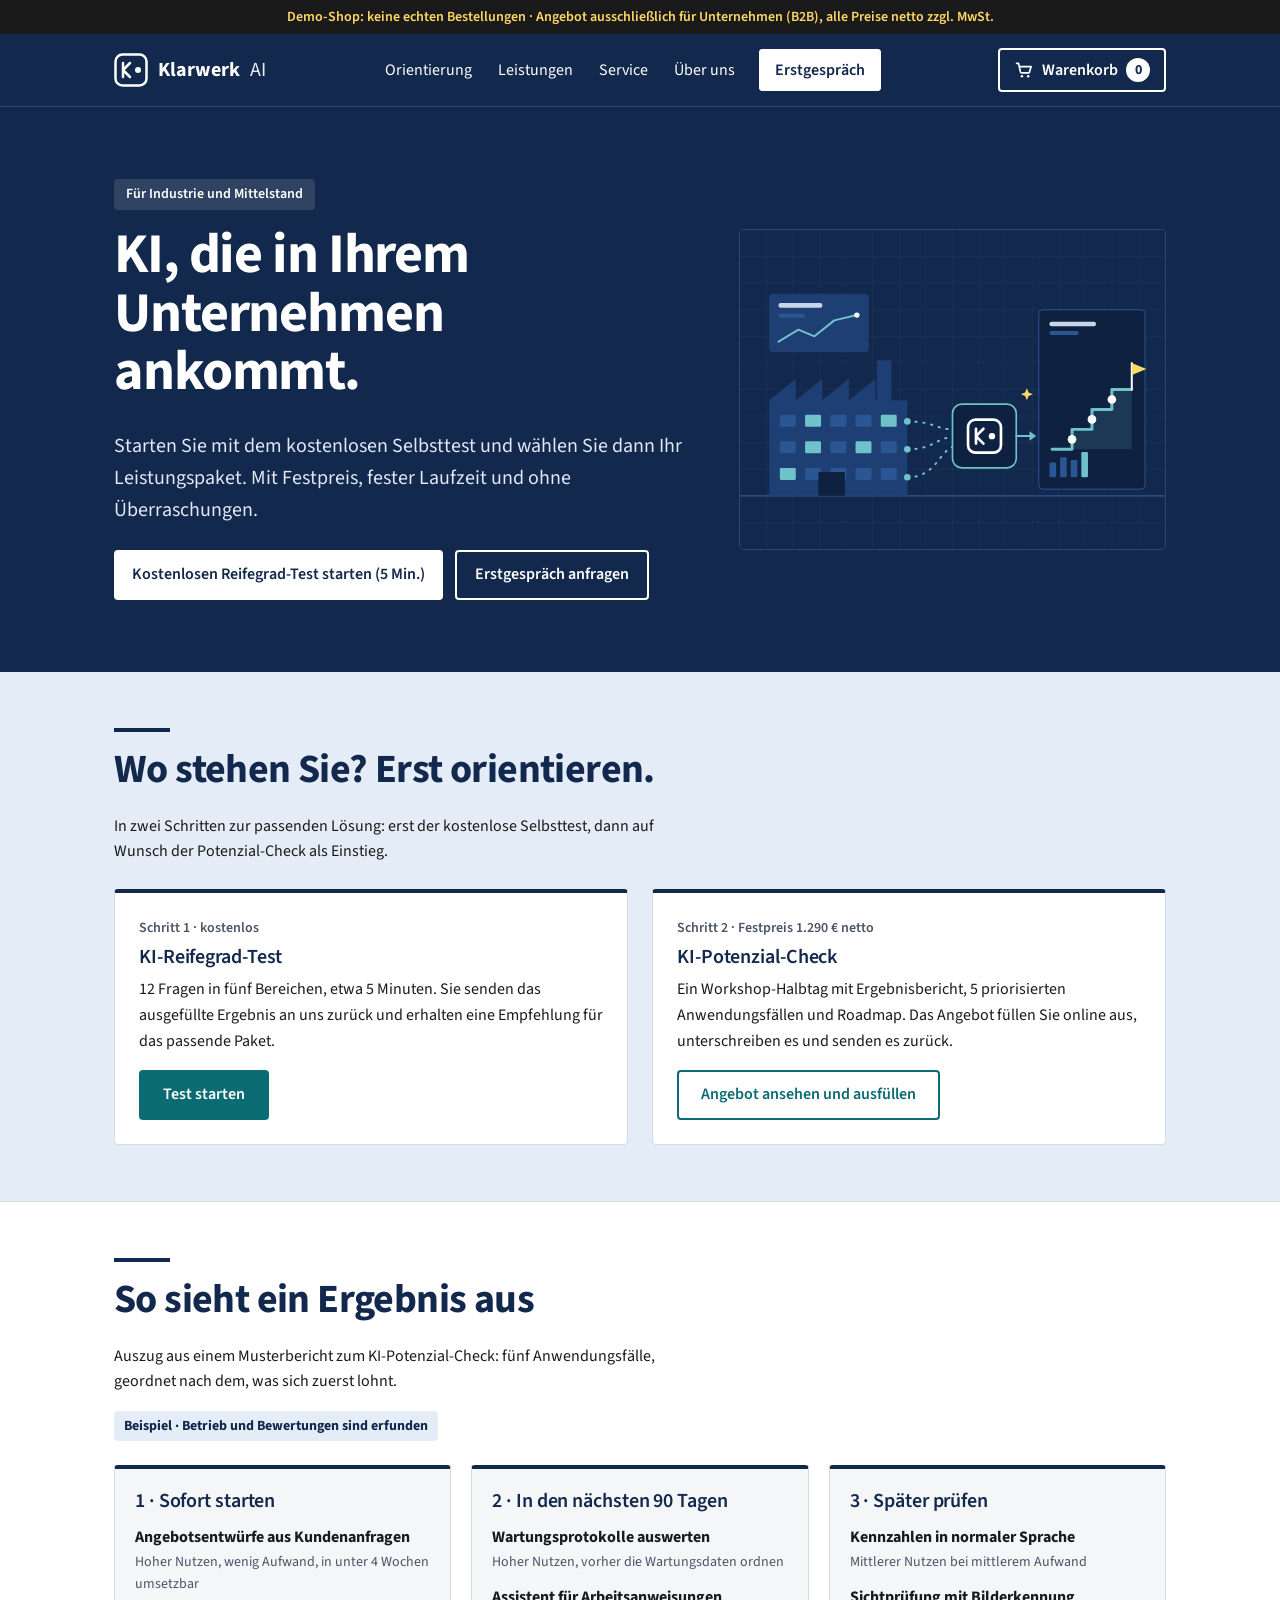
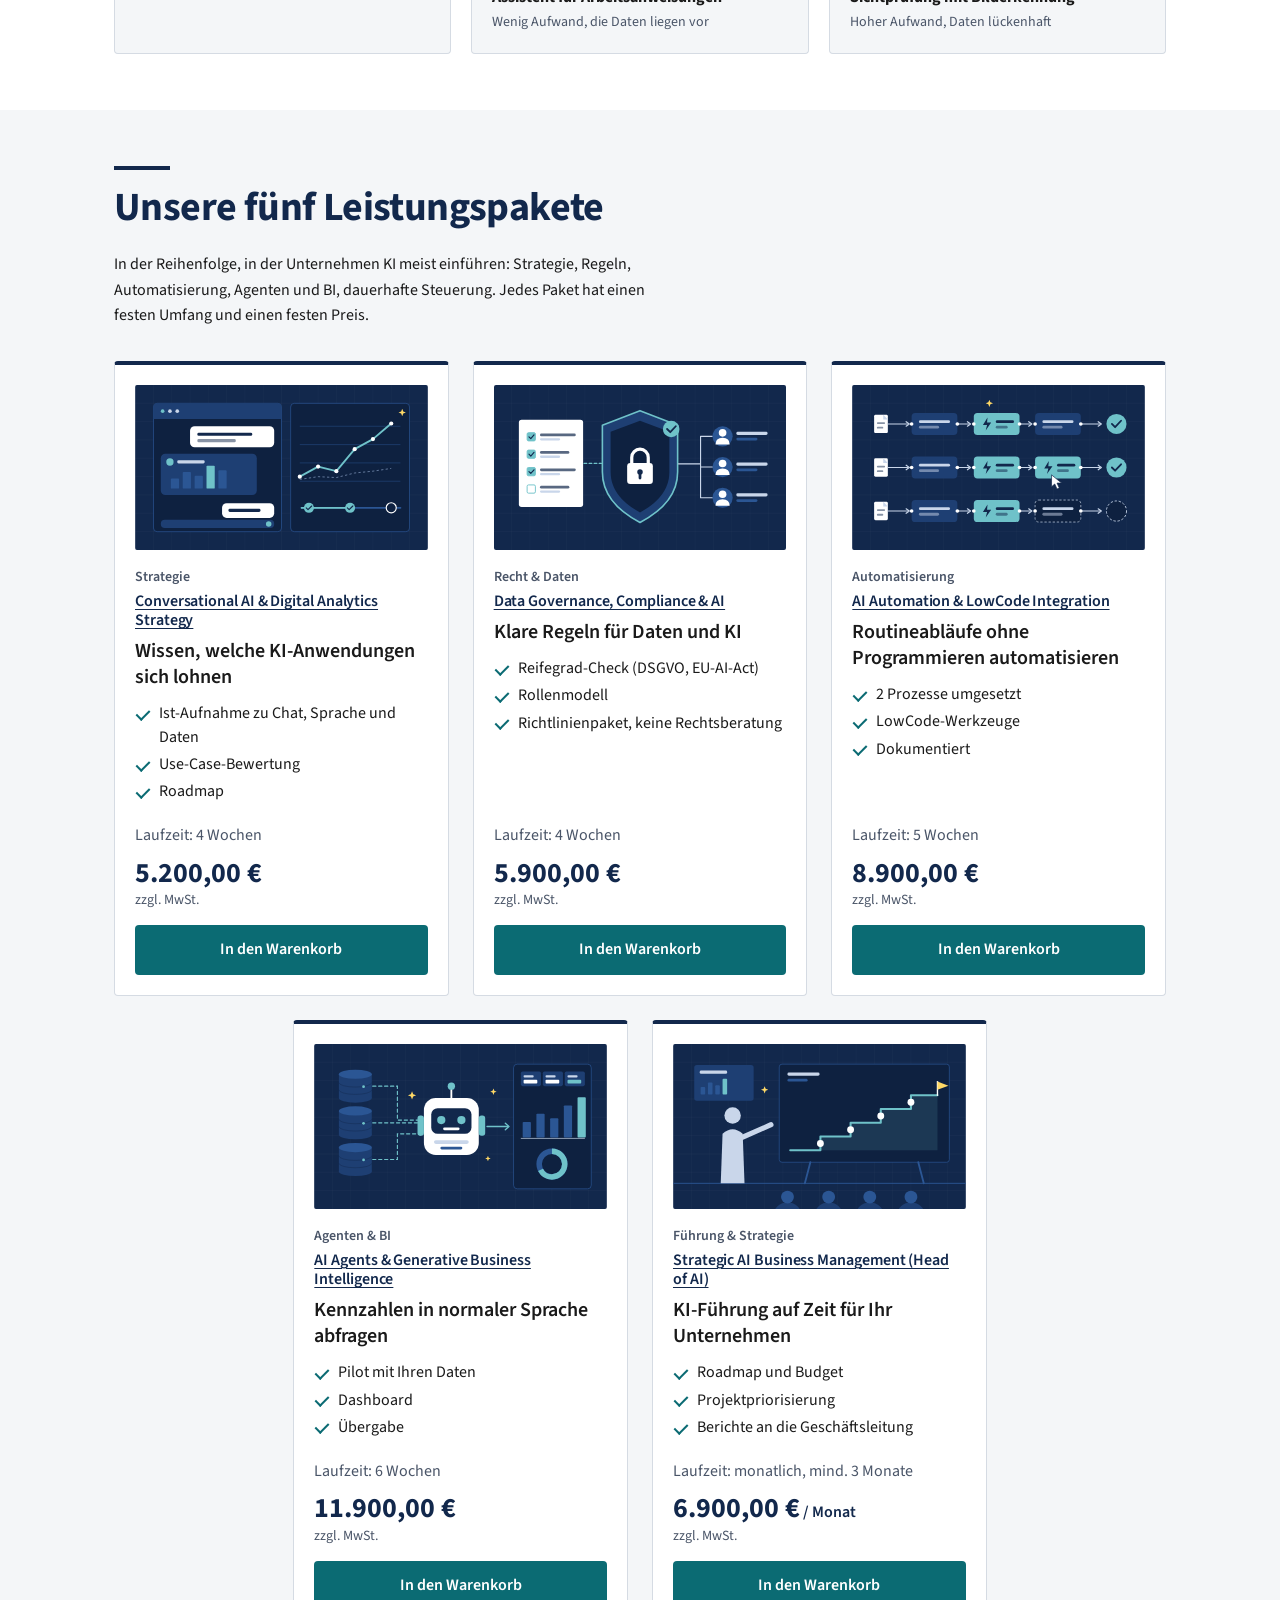
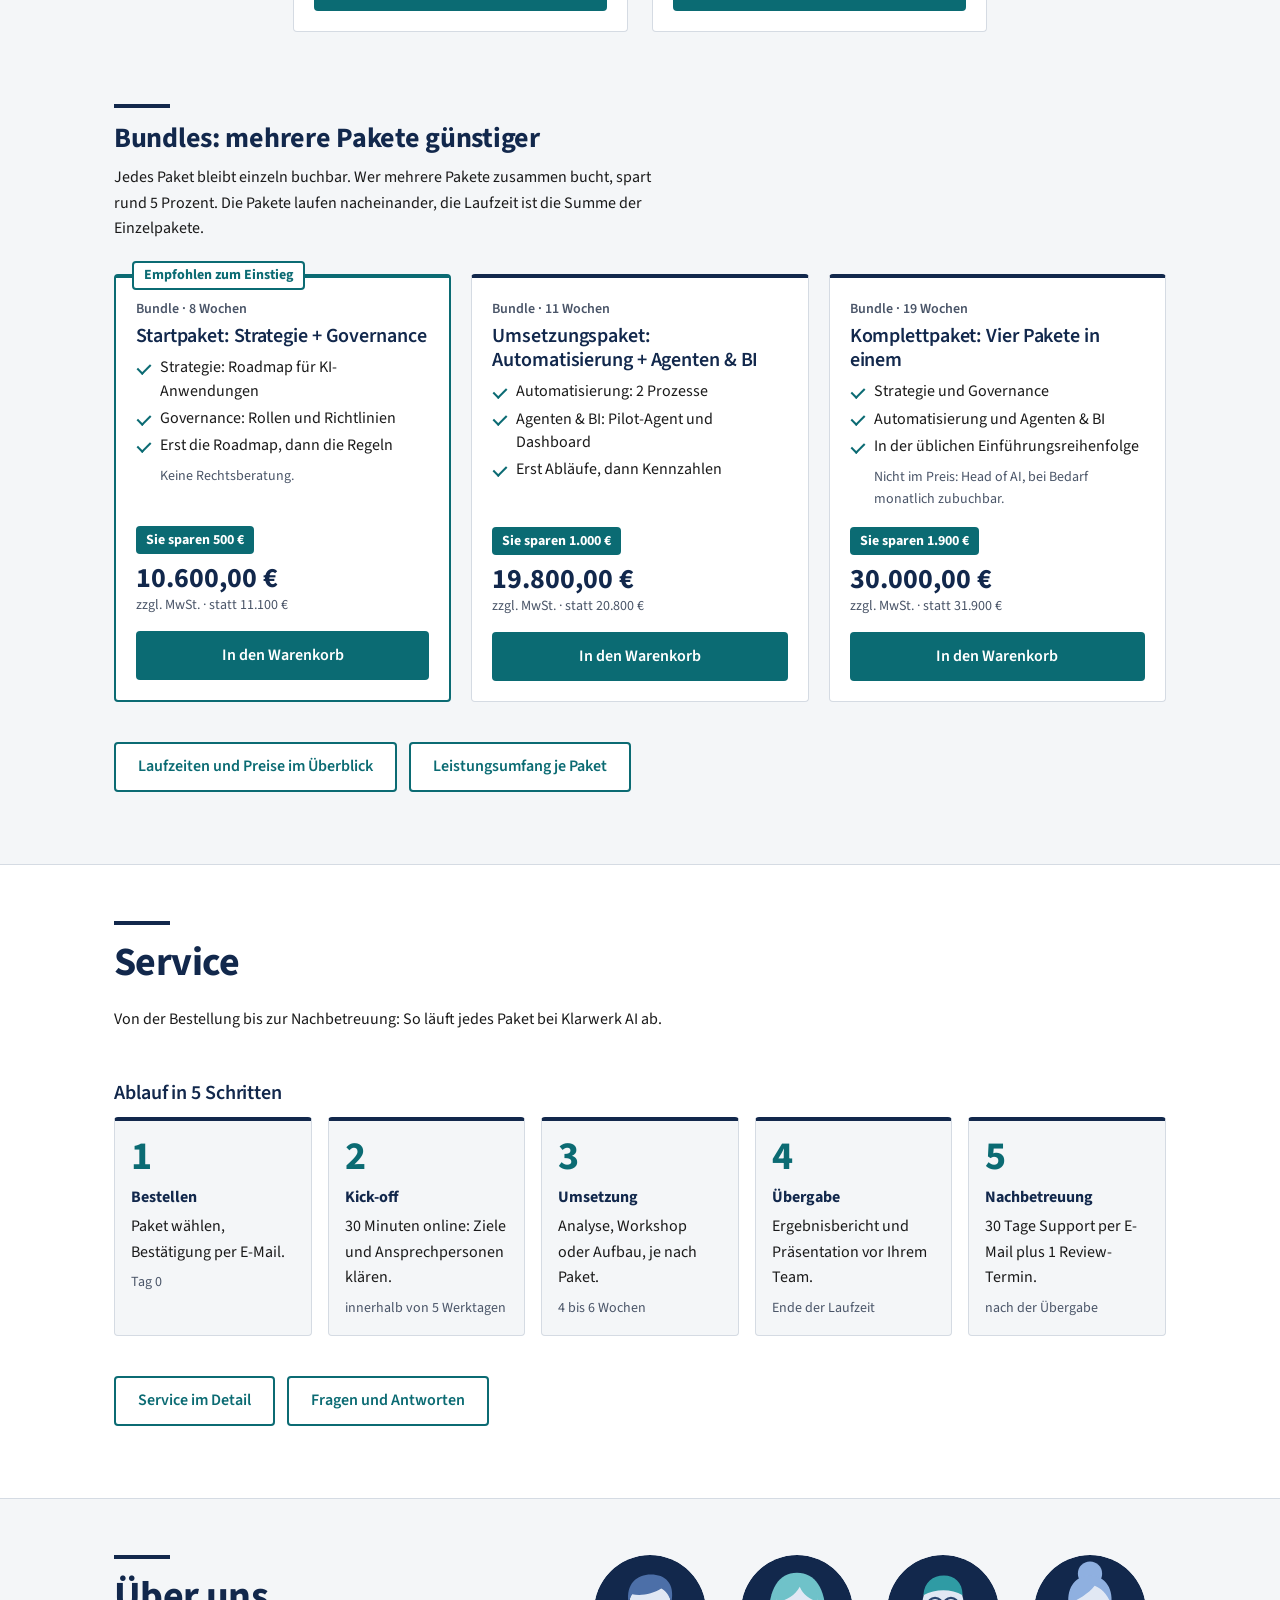
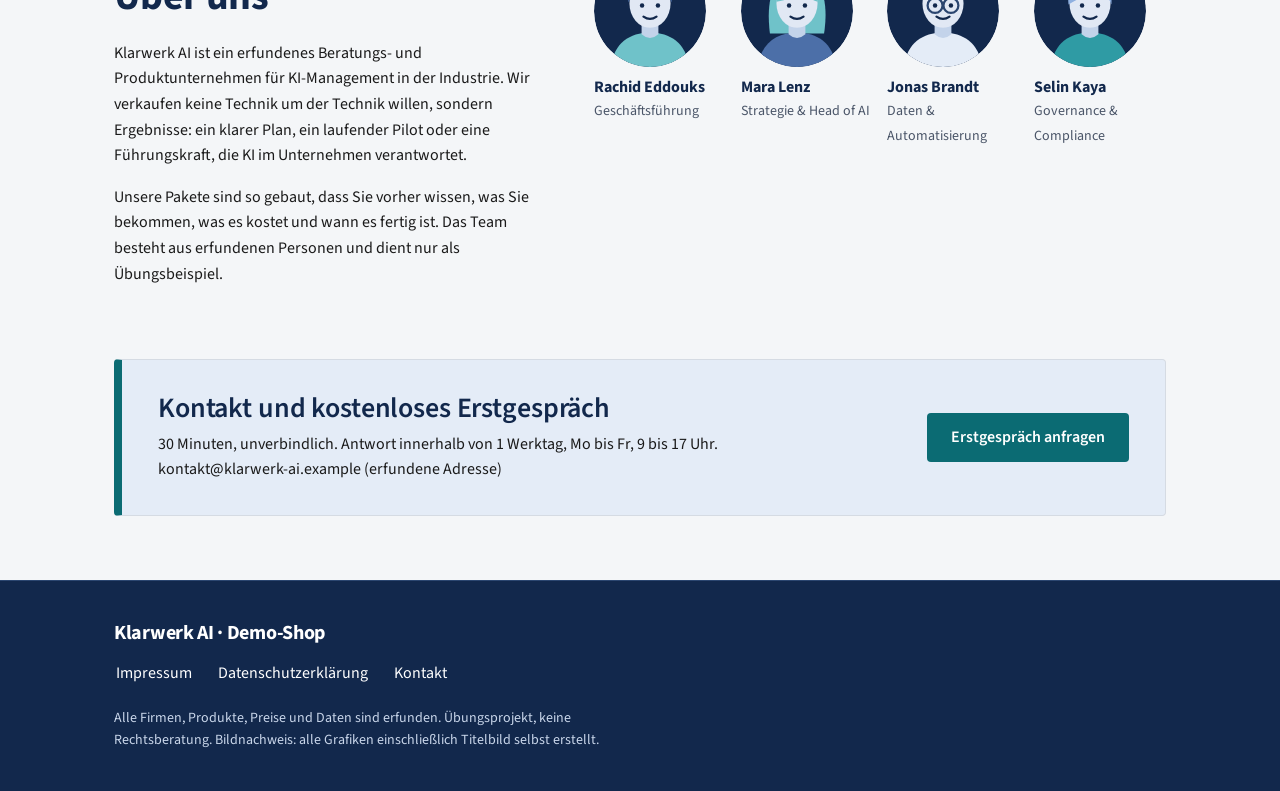
==== commit eae1d439: "Beispielergebnis als Prioritätenliste statt Tabelle - Startseite: Bewertungstabelle im gestrichelten" ====
--- a/website/index.html
+++ b/website/index.html
@@ -79,30 +79,30 @@
     <section class="beispiel" id="beispiel" aria-labelledby="beispiel-titel">
       <div class="wrap">
         <h2 id="beispiel-titel">So sieht ein Ergebnis aus</h2>
-        <p>Auszug aus einem Musterbericht zum KI-Potenzial-Check: fünf Anwendungsfälle, bewertet und in eine Reihenfolge gebracht.</p>
-        <div class="muster">
-          <p class="muster-marke">Beispiel · Betrieb, Anwendungsfälle und Bewertungen sind erfunden</p>
-          <details class="mehr">
-            <summary>Musterbericht anzeigen</summary>
-            <div class="muster-inhalt">
-              <table class="tabelle karten-tabelle" role="table">
-                <caption>Bewertungsmatrix für einen erfundenen Metallbetrieb</caption>
-                <thead role="rowgroup"><tr role="row"><th scope="col" role="columnheader">Anwendungsfall</th><th scope="col" role="columnheader">Nutzen</th><th scope="col" role="columnheader">Aufwand</th><th scope="col" role="columnheader">Datenlage</th><th scope="col" role="columnheader">Risiko</th></tr></thead>
-                <tbody role="rowgroup">
-                <tr role="row"><th scope="row" role="rowheader">1. Angebotsentwürfe aus Kundenanfragen</th><td role="cell" data-label="Nutzen">hoch</td><td role="cell" data-label="Aufwand">niedrig</td><td role="cell" data-label="Datenlage">gut</td><td role="cell" data-label="Risiko">niedrig</td></tr>
-                <tr role="row"><th scope="row" role="rowheader">2. Wartungsprotokolle automatisch auswerten</th><td role="cell" data-label="Nutzen">hoch</td><td role="cell" data-label="Aufwand">mittel</td><td role="cell" data-label="Datenlage">lückenhaft</td><td role="cell" data-label="Risiko">niedrig</td></tr>
-                <tr role="row"><th scope="row" role="rowheader">3. Assistent für Arbeitsanweisungen</th><td role="cell" data-label="Nutzen">mittel</td><td role="cell" data-label="Aufwand">niedrig</td><td role="cell" data-label="Datenlage">gut</td><td role="cell" data-label="Risiko">niedrig</td></tr>
-                <tr role="row"><th scope="row" role="rowheader">4. Fragen zu Kennzahlen in normaler Sprache</th><td role="cell" data-label="Nutzen">mittel</td><td role="cell" data-label="Aufwand">mittel</td><td role="cell" data-label="Datenlage">gut</td><td role="cell" data-label="Risiko">niedrig</td></tr>
-                <tr role="row"><th scope="row" role="rowheader">5. Sichtprüfung mit Bilderkennung</th><td role="cell" data-label="Nutzen">hoch</td><td role="cell" data-label="Aufwand">hoch</td><td role="cell" data-label="Datenlage">lückenhaft</td><td role="cell" data-label="Risiko">mittel</td></tr>
-                </tbody>
-              </table>
-              <div class="muster-fazit">
-                <div><h3>Quick Win</h3><p>Angebotsentwürfe: hoher Nutzen bei niedrigem Aufwand, in unter 4 Wochen umsetzbar.</p></div>
-                <div><h3>Nächste 90 Tage</h3><p>1. Quick Win umsetzen · 2. Daten der Wartung ordnen · 3. Assistent für Arbeitsanweisungen vorbereiten</p></div>
-              </div>
-            </div>
-          </details>
-        </div>
+        <p>Auszug aus einem Musterbericht zum KI-Potenzial-Check: fünf Anwendungsfälle, geordnet nach dem, was sich zuerst lohnt.</p>
+        <p class="muster-marke">Beispiel · Betrieb und Bewertungen sind erfunden</p>
+        <ol class="prioritaet">
+          <li>
+            <h3>Sofort starten</h3>
+            <ul>
+              <li><strong>Angebotsentwürfe aus Kundenanfragen</strong><span>Hoher Nutzen, wenig Aufwand, in unter 4 Wochen umsetzbar</span></li>
+            </ul>
+          </li>
+          <li>
+            <h3>In den nächsten 90 Tagen</h3>
+            <ul>
+              <li><strong>Wartungsprotokolle auswerten</strong><span>Hoher Nutzen, vorher die Wartungsdaten ordnen</span></li>
+              <li><strong>Assistent für Arbeitsanweisungen</strong><span>Wenig Aufwand, die Daten liegen vor</span></li>
+            </ul>
+          </li>
+          <li>
+            <h3>Später prüfen</h3>
+            <ul>
+              <li><strong>Kennzahlen in normaler Sprache</strong><span>Mittlerer Nutzen bei mittlerem Aufwand</span></li>
+              <li><strong>Sichtprüfung mit Bilderkennung</strong><span>Hoher Aufwand, Daten lückenhaft</span></li>
+            </ul>
+          </li>
+        </ol>
       </div>
     </section>
 
--- a/website/css/klarwerk.css
+++ b/website/css/klarwerk.css
@@ -749,15 +749,19 @@
     .empfehlung { position: absolute; top: -17px; left: 16px; margin: 0; background: var(--weiss); color: var(--aktion); border: 2px solid var(--aktion); border-radius: var(--radius); font-size: 14px; font-weight: 700; line-height: 1.5; padding: 2px 10px; }
     .bundles { margin-top: 32px; }
 
-    /* Punkt 11 · Beispielergebnis */
+    /* Punkt 11 · Beispielergebnis als Prioritätenliste: drei Stufen, nach Reihenfolge geordnet (seit 26.11.2026 statt Tabelle) */
     .beispiel { background: var(--weiss); }
     .beispiel h2::before { content: ""; display: block; width: 56px; height: 4px; background: var(--marke); margin-bottom: 14px; }
-    .muster { border: 2px dashed #6B7685; border-radius: var(--radius); padding: 24px; margin-top: 24px; }
-    .muster-marke { font-size: 14px; font-weight: 700; color: var(--marke); background: #E4ECF7; display: inline-block; padding: 4px 10px; border-radius: var(--radius); }
-    .muster details.mehr { margin: 0; }
-    .muster-fazit { display: grid; grid-template-columns: 1fr 1fr; gap: 24px; margin-top: 24px; }
-    .muster-fazit h3 { font-size: 20px; margin-bottom: 4px; }
-    .muster-fazit p { margin: 0; }
+    .muster-marke { font-size: 14px; font-weight: 700; color: var(--marke); background: #E4ECF7; display: inline-block; padding: 4px 10px; border-radius: var(--radius); margin: 0; }
+    .prioritaet { list-style: none; counter-reset: stufe; margin: 24px 0 0; padding: 0; display: grid; grid-template-columns: repeat(3, minmax(0, 1fr)); gap: 20px; }
+    .prioritaet > li { counter-increment: stufe; background: var(--flaeche); border: 1px solid var(--linie); border-top: 4px solid var(--marke); border-radius: var(--radius); padding: 20px; }
+    .prioritaet h3 { font-size: 20px; margin-bottom: 12px; }
+    .prioritaet h3::before { content: counter(stufe) " · "; }
+    .prioritaet ul { list-style: none; margin: 0; padding: 0; }
+    .prioritaet ul li + li { margin-top: 12px; }
+    .prioritaet strong { display: block; color: var(--text); }
+    .prioritaet span { display: block; font-size: 14px; color: var(--text-leise); }
+    @media (max-width: 860px) { .prioritaet { grid-template-columns: minmax(0, 1fr); gap: 12px; } }
 
     /* Punkt 5 · Tabellen werden am Handy zu Karten */
     @media (max-width: 700px) {
@@ -836,9 +840,6 @@
     }
 
     /* Punkt 4 · Handy: kompakt */
-    @media (max-width: 860px) {
-      .muster-fazit { grid-template-columns: 1fr; gap: 12px; }
-    }
     @media (max-width: 560px) {
       h1, .start h1 { font-size: 40px; }
       .seite-produkt h1, .seitenband h1, .seite-reifegrad h1, .seite-potenzial h1 { font-size: 28px; }
@@ -853,7 +854,8 @@
       .start img { aspect-ratio: 4 / 3; width: 100%; max-width: 280px; margin: 0 auto; }
       .orient-liste { margin-top: 16px; gap: 12px; }
       .orient-liste li { padding: 16px; }
-      .muster { padding: 16px; margin-top: 16px; }
+      .prioritaet { margin-top: 16px; }
+      .prioritaet > li { padding: 16px; }
 
       .produkte .intro { margin-bottom: 16px; }
       .produkte .raster { gap: 12px; }
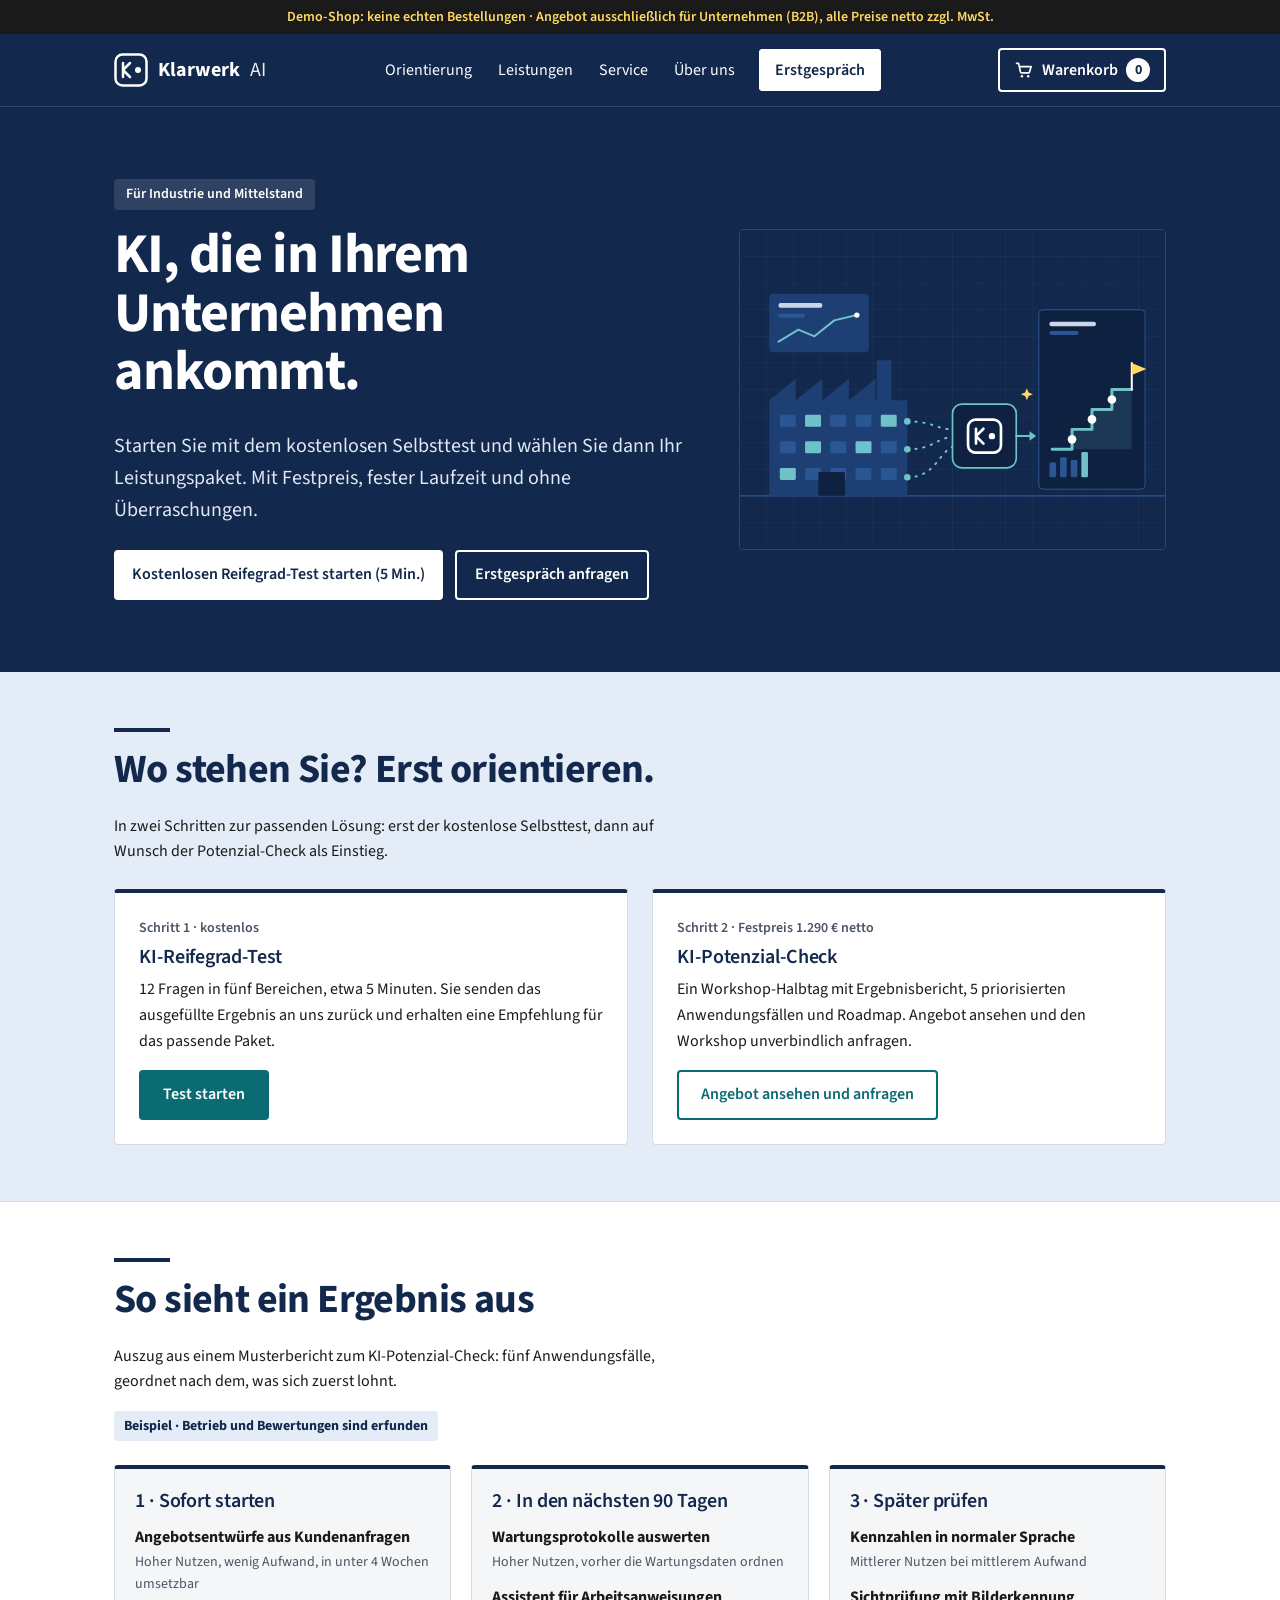
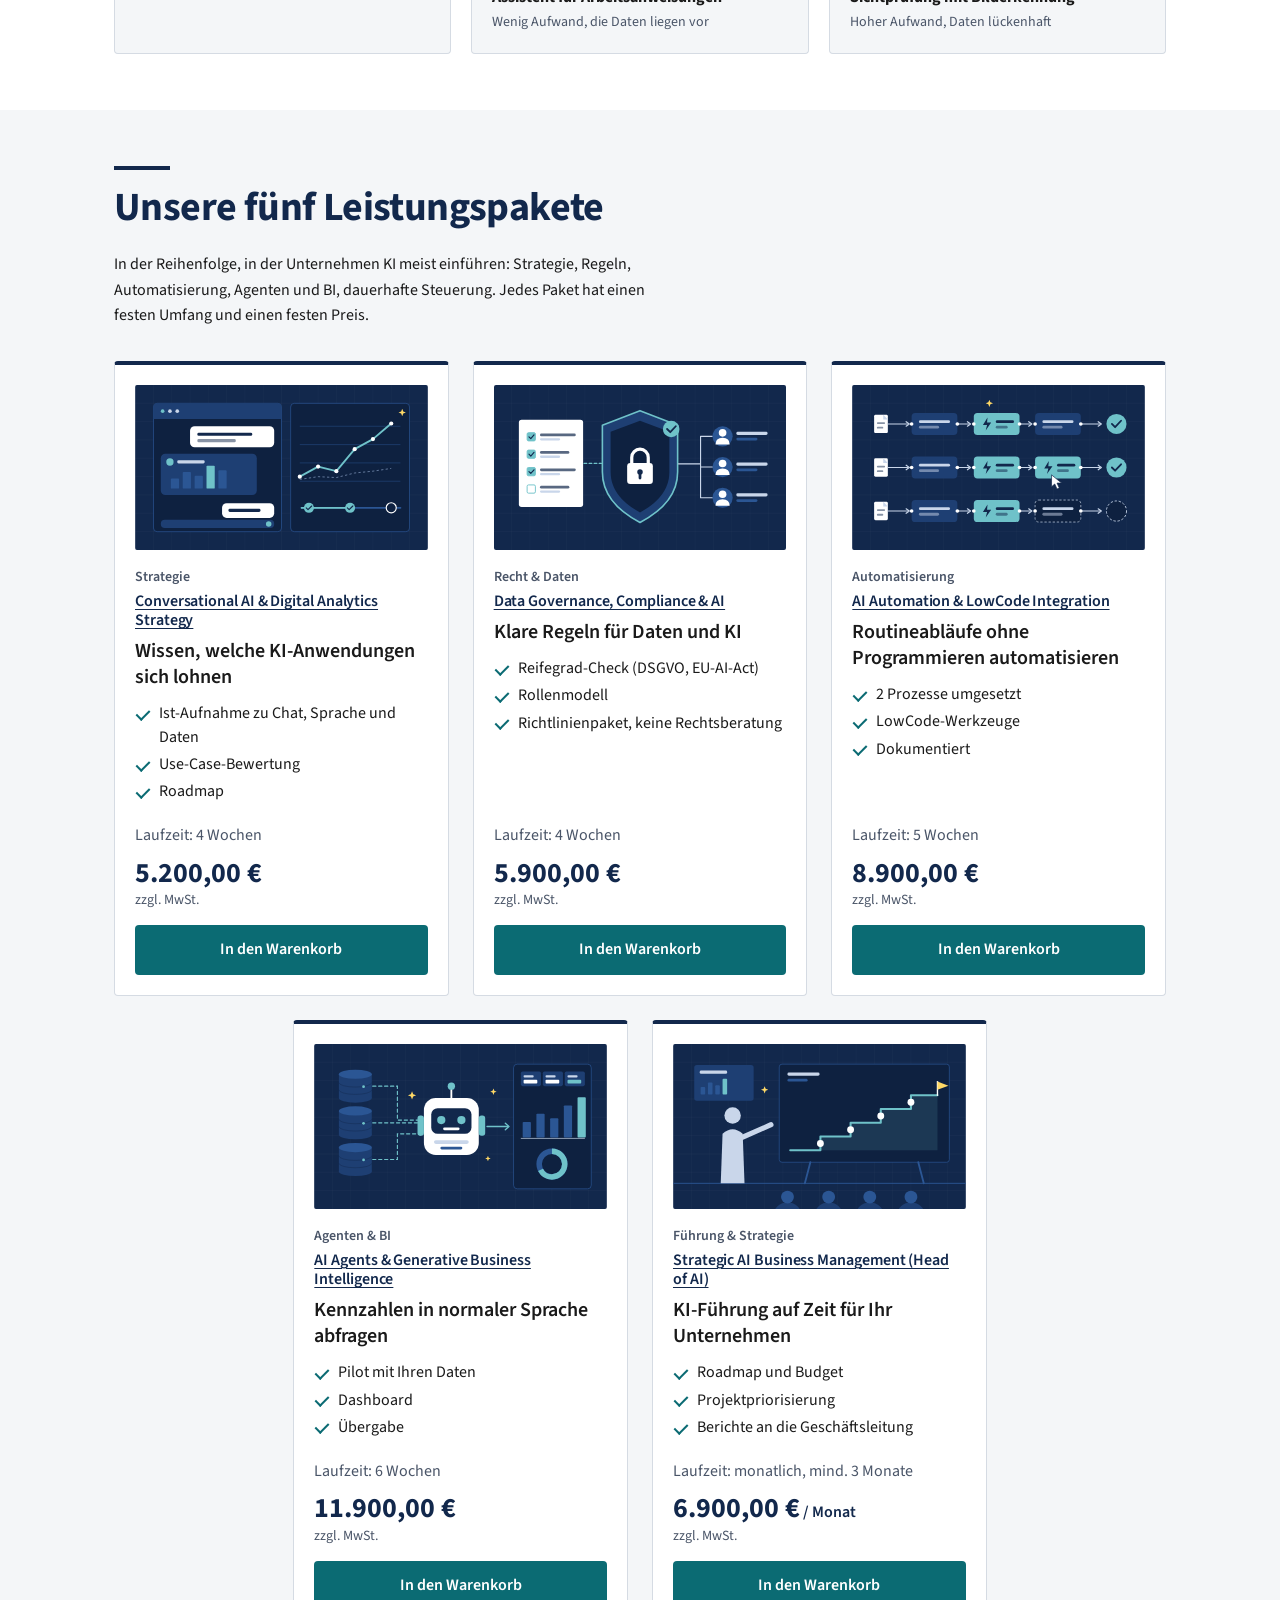
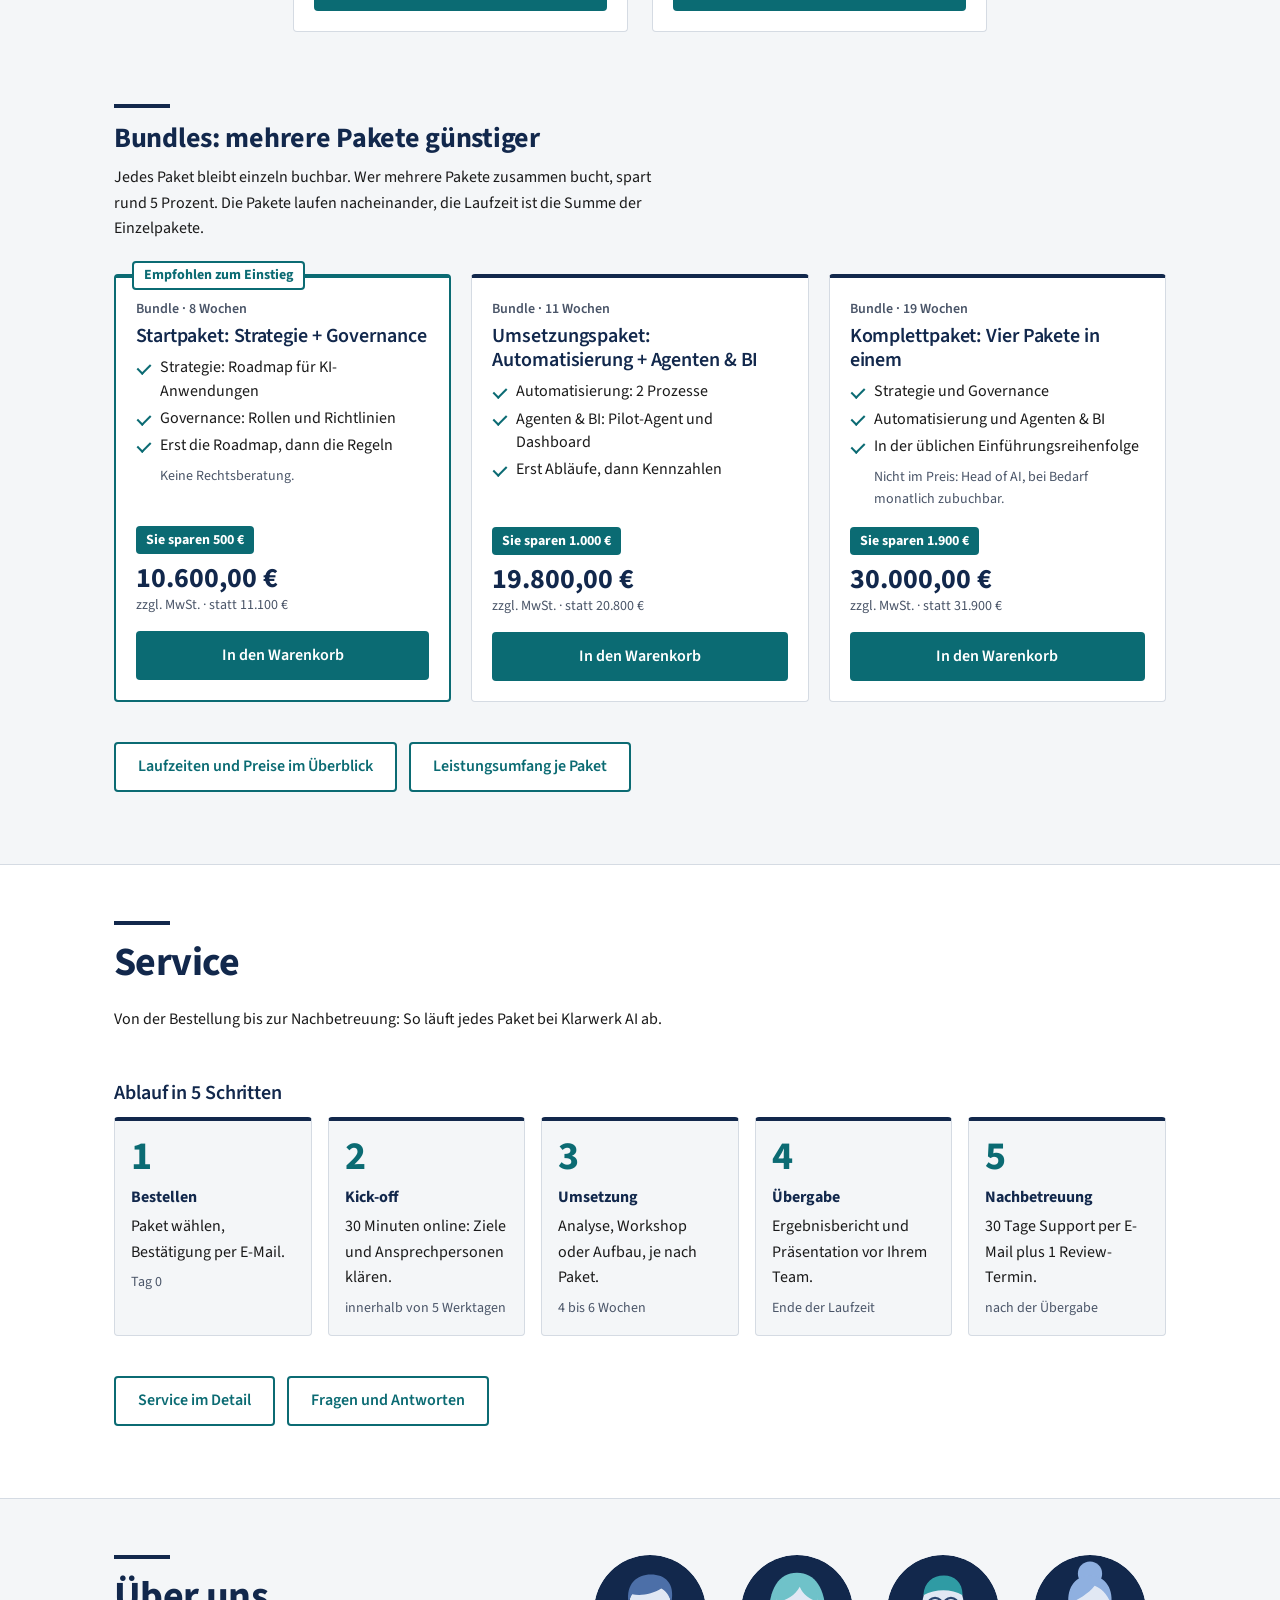
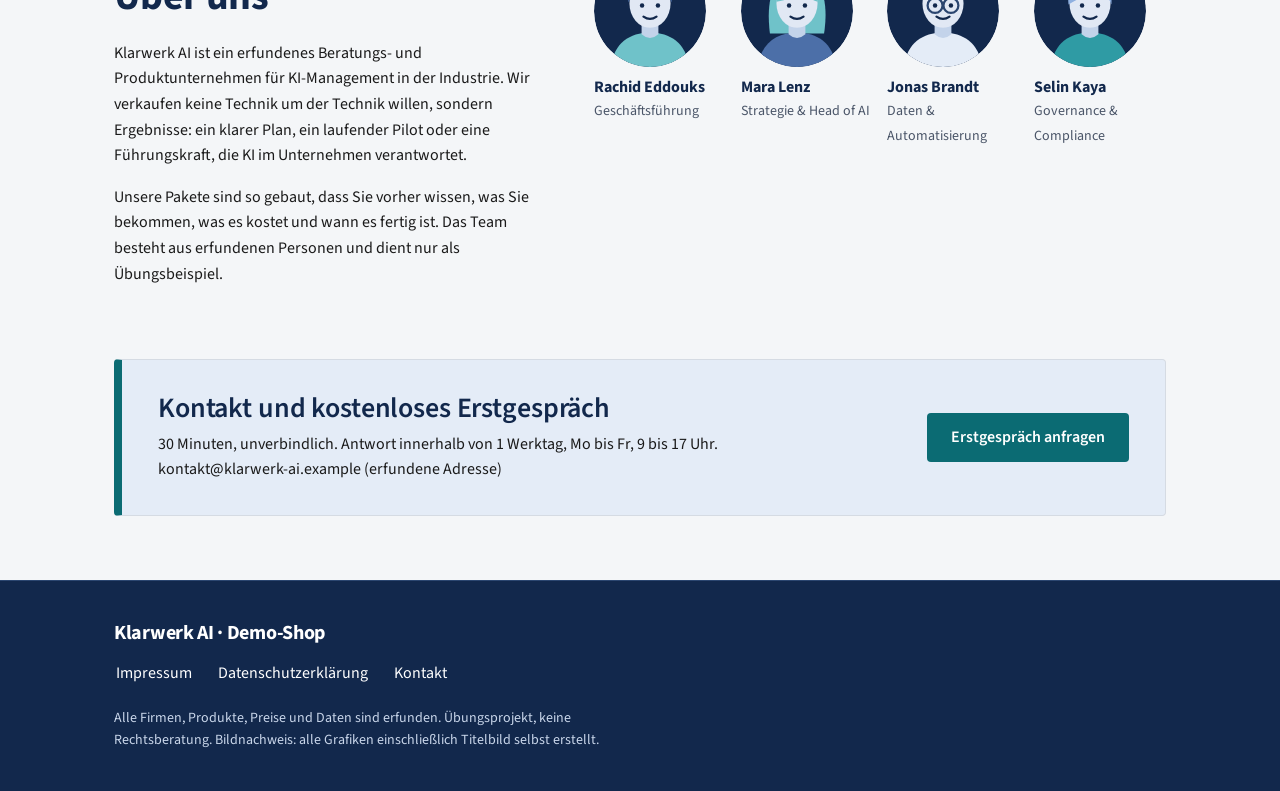
==== commit 5082d7a8: "Potenzial-Check: Kurzüberblick, Details zum Aufklappen, Kurzanfrage Kaufkasten oben, fünf Akkordeons" ====
--- a/website/index.html
+++ b/website/index.html
@@ -68,8 +68,8 @@
           <li>
             <p class="schritt-tag">Schritt 2 · Festpreis 1.290 € netto</p>
             <h3>KI-Potenzial-Check</h3>
-            <p>Ein Workshop-Halbtag mit Ergebnisbericht, 5 priorisierten Anwendungsfällen und Roadmap. Das Angebot füllen Sie online aus, unterschreiben es und senden es zurück.</p>
-            <a class="btn btn-zweit" href="orientierung/potenzial-check.html">Angebot ansehen und ausfüllen</a>
+            <p>Ein Workshop-Halbtag mit Ergebnisbericht, 5 priorisierten Anwendungsfällen und Roadmap. Angebot ansehen und den Workshop unverbindlich anfragen.</p>
+            <a class="btn btn-zweit" href="orientierung/potenzial-check.html">Angebot ansehen und anfragen</a>
           </li>
         </ol>
       </div>
--- a/website/css/klarwerk.css
+++ b/website/css/klarwerk.css
@@ -435,7 +435,6 @@
     .seite-potenzial .doc { background: var(--weiss); border: 1px solid var(--linie); border-radius: var(--radius); padding: 40px 48px; }
     .seite-potenzial .doc h1 { margin-bottom: 8px; }
     .seite-potenzial .meta { color: var(--text-leise); margin-bottom: 24px; }
-    .seite-potenzial .fakten { background: var(--flaeche); border-left: 4px solid var(--aktion); padding: 12px 18px; border-radius: 4px; max-width: none; }
 
     .seite-potenzial table.tab { border-collapse: collapse; margin: 0 0 1em; width: 100%; max-width: 760px; }
     @media (max-width: 480px) { .seite-potenzial table.tab { display: block; overflow-x: auto; } .seite-potenzial .tab th, .seite-potenzial .tab td { padding: 8px 10px; } }
@@ -444,38 +443,42 @@
     .seite-potenzial .tab tbody th { font-weight: 600; color: var(--marke); background: var(--flaeche); width: 30%; }
     .seite-potenzial .tab .r { text-align: right; white-space: nowrap; }
 
-    /* Formular */
-    .seite-potenzial .annahme { border-top: 3px solid var(--marke); margin-top: 48px; padding: 8px 0 0; }
-    .seite-potenzial .zwei { display: grid; grid-template-columns: 1fr 1.4fr; gap: 32px; align-items: start; }
-    .seite-potenzial fieldset { border: 1px solid var(--linie); border-radius: var(--radius); padding: 18px 20px 8px; margin: 0 0 20px; }
+    /* Zusammenfassung oben: Text und Ablauf links, Preis-Kasten rechts (seit 26.11.2026) */
+    .seite-potenzial .angebot-kurz { display: grid; grid-template-columns: minmax(0, 1.5fr) minmax(0, 1fr); gap: 32px; align-items: start; }
+    .seite-potenzial .angebot-kurz h3 { margin-top: 16px; }
+    .seite-potenzial .ablauf li { margin-bottom: 6px; }
+    .seite-potenzial .kaufbox { margin-top: 0; }
+    .seite-potenzial .kaufbox p { margin-bottom: 8px; }
+    .seite-potenzial .kaufbox .preis-hinweis { margin-bottom: 12px; }
+    .seite-potenzial .doc .haken { padding-left: 0; margin-bottom: 16px; }
+    .seite-potenzial .kauf-knoepfe .btn { margin: 0; }
+
+    /* Details zum Aufklappen: Überschrift in der Zeile, Inhalt wie im Angebot */
+    .seite-potenzial summary h3 { margin: 0; font-size: 16px; color: var(--marke); }
+    .seite-potenzial details > div { padding-top: 4px; }
+
+    /* Kurzanfrage */
+    .seite-potenzial .anfrage { border-top: 3px solid var(--marke); margin-top: 48px; padding-top: 8px; scroll-margin-top: 96px; }
+    .seite-potenzial fieldset { border: 1px solid var(--linie); border-radius: var(--radius); padding: 14px 20px 6px; margin: 0 0 16px; }
     .seite-potenzial legend { font-weight: 700; color: var(--marke); padding: 0 8px; }
     .seite-potenzial .feld { margin-bottom: 14px; }
-    .seite-potenzial label, .seite-potenzial .lbl { display: block; font-weight: 600; margin-bottom: 4px; }
+    .seite-potenzial label { display: block; font-weight: 600; margin-bottom: 4px; }
     .seite-potenzial .pflicht { color: #9B1C1C; }
-    .seite-potenzial input[type=text], .seite-potenzial input[type=email], .seite-potenzial input[type=tel], .seite-potenzial input[type=date], .seite-potenzial textarea, .seite-potenzial select {
+    .seite-potenzial input[type=text], .seite-potenzial input[type=email], .seite-potenzial textarea {
       width: 100%; font: inherit; color: var(--text); background: var(--weiss);
       border: 1px solid #6B7685; border-radius: 4px; padding: 9px 12px;
     }
     .seite-potenzial textarea { min-height: 80px; resize: vertical; }
-    .seite-potenzial input:focus-visible, .seite-potenzial textarea:focus-visible, .seite-potenzial select:focus-visible { outline: 3px solid var(--aktion); outline-offset: 1px; }
+    .seite-potenzial input:focus-visible, .seite-potenzial textarea:focus-visible { outline: 3px solid var(--aktion); outline-offset: 1px; }
     .seite-potenzial .opt { display: flex; gap: 10px; align-items: flex-start; font-weight: 400; margin-bottom: 8px; }
     .seite-potenzial .opt input { margin-top: 5px; width: 18px; height: 18px; accent-color: var(--aktion); flex: none; }
     .seite-potenzial .zeile { display: grid; grid-template-columns: 1fr 1fr; gap: 14px; }
-    .seite-potenzial .anbieter { background: var(--flaeche); border: 1px solid var(--linie); border-radius: var(--radius); padding: 18px 20px; }
-    .seite-potenzial .anbieter p { margin-bottom: 8px; }
-
-    .seite-potenzial .sig-wrap { border: 2px dashed #6B7685; border-radius: 4px; background: var(--weiss); position: relative; }
-    .seite-potenzial canvas#sig { display: block; width: 100%; height: 160px; touch-action: none; cursor: crosshair; }
-    .seite-potenzial .sig-hint { position: absolute; left: 12px; top: 8px; font-size: 14px; color: var(--text-leise); pointer-events: none; }
-    .seite-potenzial .sig-wrap.fertig .sig-hint { display: none; }
-    .seite-potenzial .sig-linie { position: absolute; left: 12px; right: 12px; bottom: 34px; border-bottom: 1px solid var(--linie); pointer-events: none; }
 
     .seite-potenzial .aktionen { display: flex; flex-wrap: wrap; gap: 12px; margin-top: 8px; }
-    .seite-potenzial .btn { display: inline-flex; align-items: center; font: 600 16px "Source Sans 3", Arial, sans-serif; min-height: 46px; padding: 0 22px; border-radius: 4px; border: 2px solid var(--aktion); background: var(--aktion); color: var(--weiss); cursor: pointer; text-decoration: none; }
+    .seite-potenzial .btn { display: inline-flex; align-items: center; justify-content: center; font: 600 16px "Source Sans 3", Arial, sans-serif; min-height: 46px; padding: 0 22px; border-radius: 4px; border: 2px solid var(--aktion); background: var(--aktion); color: var(--weiss); cursor: pointer; text-decoration: none; }
     .seite-potenzial .btn:hover { background: #09585F; border-color: #09585F; }
     .seite-potenzial .btn.zweit { background: var(--weiss); color: var(--aktion); }
     .seite-potenzial .btn.zweit:hover { background: #E4F1F2; }
-    .seite-potenzial .btn.klein-btn { min-height: 36px; padding: 0 14px; font-size: 16px; margin-top: 8px; }
     /* mit .seite-potenzial davor, weil die Startseite ebenfalls ein Element mit id="meldung" hat */
     .seite-potenzial #meldung { margin-top: 16px; padding: 12px 16px; border-left: 4px solid var(--aktion); background: var(--flaeche); border-radius: 4px; min-height: 48px; }
     .seite-potenzial #meldung.fehler { border-left-color: #9B1C1C; }
@@ -485,40 +488,32 @@
     .seite-potenzial footer nav ul { margin: 0; gap: 22px; } /* gap: sonst greift bis 860 px die gemeinsame Regel nav ul { gap: 16px } */
 
     .seite-potenzial .nur-druck { display: none; }
-
-    /* Ehemalige style-Angaben dieser Seite (höhere Gewichtung, damit sie auch die Druckregeln schlagen) */
     .seite-potenzial h2.kein-abstand-oben { margin-top: 0; }
-    .seite-potenzial #annahme-titel { margin-top: 16px; }
-    .seite-potenzial .anbieter h3 { margin-top: 0; }
-    .seite-potenzial #sig-d { margin: 6px 0 0; }
 
     @media (max-width: 860px) {
       .seite-potenzial .doc { padding: 24px 20px; }
       .seite-potenzial h1 { font-size: 28px; } .seite-potenzial h2 { font-size: 20px; }
-      .seite-potenzial .zwei, .seite-potenzial .zeile { grid-template-columns: 1fr; }
-    }
-    /* Druckansicht (nur diese Seite; Seitenränder über die benannte Druckseite „angebot“, damit andere Seiten nicht betroffen sind) */
+      .seite-potenzial .angebot-kurz { grid-template-columns: 1fr; gap: 16px; }
+      .seite-potenzial .zeile { grid-template-columns: 1fr; gap: 0; }
+    }
+    @media (max-width: 560px) {
+      .seite-potenzial .kauf-knoepfe .btn, .seite-potenzial .aktionen .btn { width: 100%; }
+    }
+    /* Druckansicht (nur diese Seite; Seitenränder über die benannte Druckseite „angebot“, damit andere Seiten nicht betroffen sind).
+       potenzial-check.js klappt vor dem Drucken alle Details auf. */
     .seite-potenzial { page: angebot; }
     @page angebot { margin: 16mm; }
     @media print {
-      body.seite-potenzial { background: #fff; font-size: 11pt; }
-      .seite-potenzial .demo, .seite-potenzial header.kopf, .seite-potenzial footer, .seite-potenzial .skip, .seite-potenzial .aktionen, .seite-potenzial #meldung, .seite-potenzial .btn, .seite-potenzial .sig-hint, .seite-potenzial .nicht-druck { display: none !important; }
+      body.seite-potenzial { background: #fff; font-size: 10pt; }
+      .seite-potenzial .demo, .seite-potenzial header.kopf, .seite-potenzial footer, .seite-potenzial .skip, .seite-potenzial .btn, .seite-potenzial .nicht-druck { display: none !important; }
       .seite-potenzial .nur-druck { display: block; }
       .seite-potenzial main { padding: 0; } .seite-potenzial .wrap { max-width: none; padding: 0; }
       .seite-potenzial .doc { border: 0; padding: 0; }
-      .seite-potenzial h2 { page-break-after: avoid; } .seite-potenzial .tab, .seite-potenzial fieldset, .seite-potenzial .anbieter { page-break-inside: avoid; }
-      .seite-potenzial .annahme { page-break-before: always; }
-      .seite-potenzial input, .seite-potenzial textarea, .seite-potenzial select { border: 0; border-bottom: 1px solid #000; border-radius: 0; padding: 2px 0; }
-      .seite-potenzial .sig-wrap { border: 1px solid #000; }
-      .seite-potenzial .zwei { grid-template-columns: 1fr 1.6fr; gap: 16px; }
-      .seite-potenzial .zeile { grid-template-columns: 1fr 1fr; }
-      .seite-potenzial fieldset { border: 1px solid #999; padding: 10px 12px 2px; margin-bottom: 10px; }
-      .seite-potenzial .feld { margin-bottom: 8px; }
-      .seite-potenzial canvas#sig { display: none; }
-      .seite-potenzial #sigimg { display: block; width: 100%; height: 110px; object-fit: contain; object-position: left; }
-      .seite-potenzial #sigimg[src=""], .seite-potenzial #sigimg:not([src]) { visibility: hidden; }
-      .seite-potenzial .sig-wrap { min-height: 110px; }
-      body.seite-potenzial { font-size: 10pt; } .seite-potenzial label, .seite-potenzial .lbl { font-size: 10pt; margin-bottom: 2px; } .seite-potenzial textarea { min-height: 40px; } .seite-potenzial .feld { margin-bottom: 5px; } .seite-potenzial .opt { margin-bottom: 4px; }
+      .seite-potenzial details { border: 0; background: none; margin: 0; }
+      .seite-potenzial summary { padding: 0; } .seite-potenzial details summary::after, .seite-potenzial details[open] summary::after { content: none; }
+      .seite-potenzial summary h3 { font-size: 13pt; margin-top: 14px; }
+      .seite-potenzial details > div { padding: 0; }
+      .seite-potenzial h2 { page-break-after: avoid; } .seite-potenzial .tab, .seite-potenzial .kaufbox { page-break-inside: avoid; }
       .seite-potenzial h1 { font-size: 26pt; } .seite-potenzial h2 { font-size: 16pt; margin-top: 18px; }
     }
 
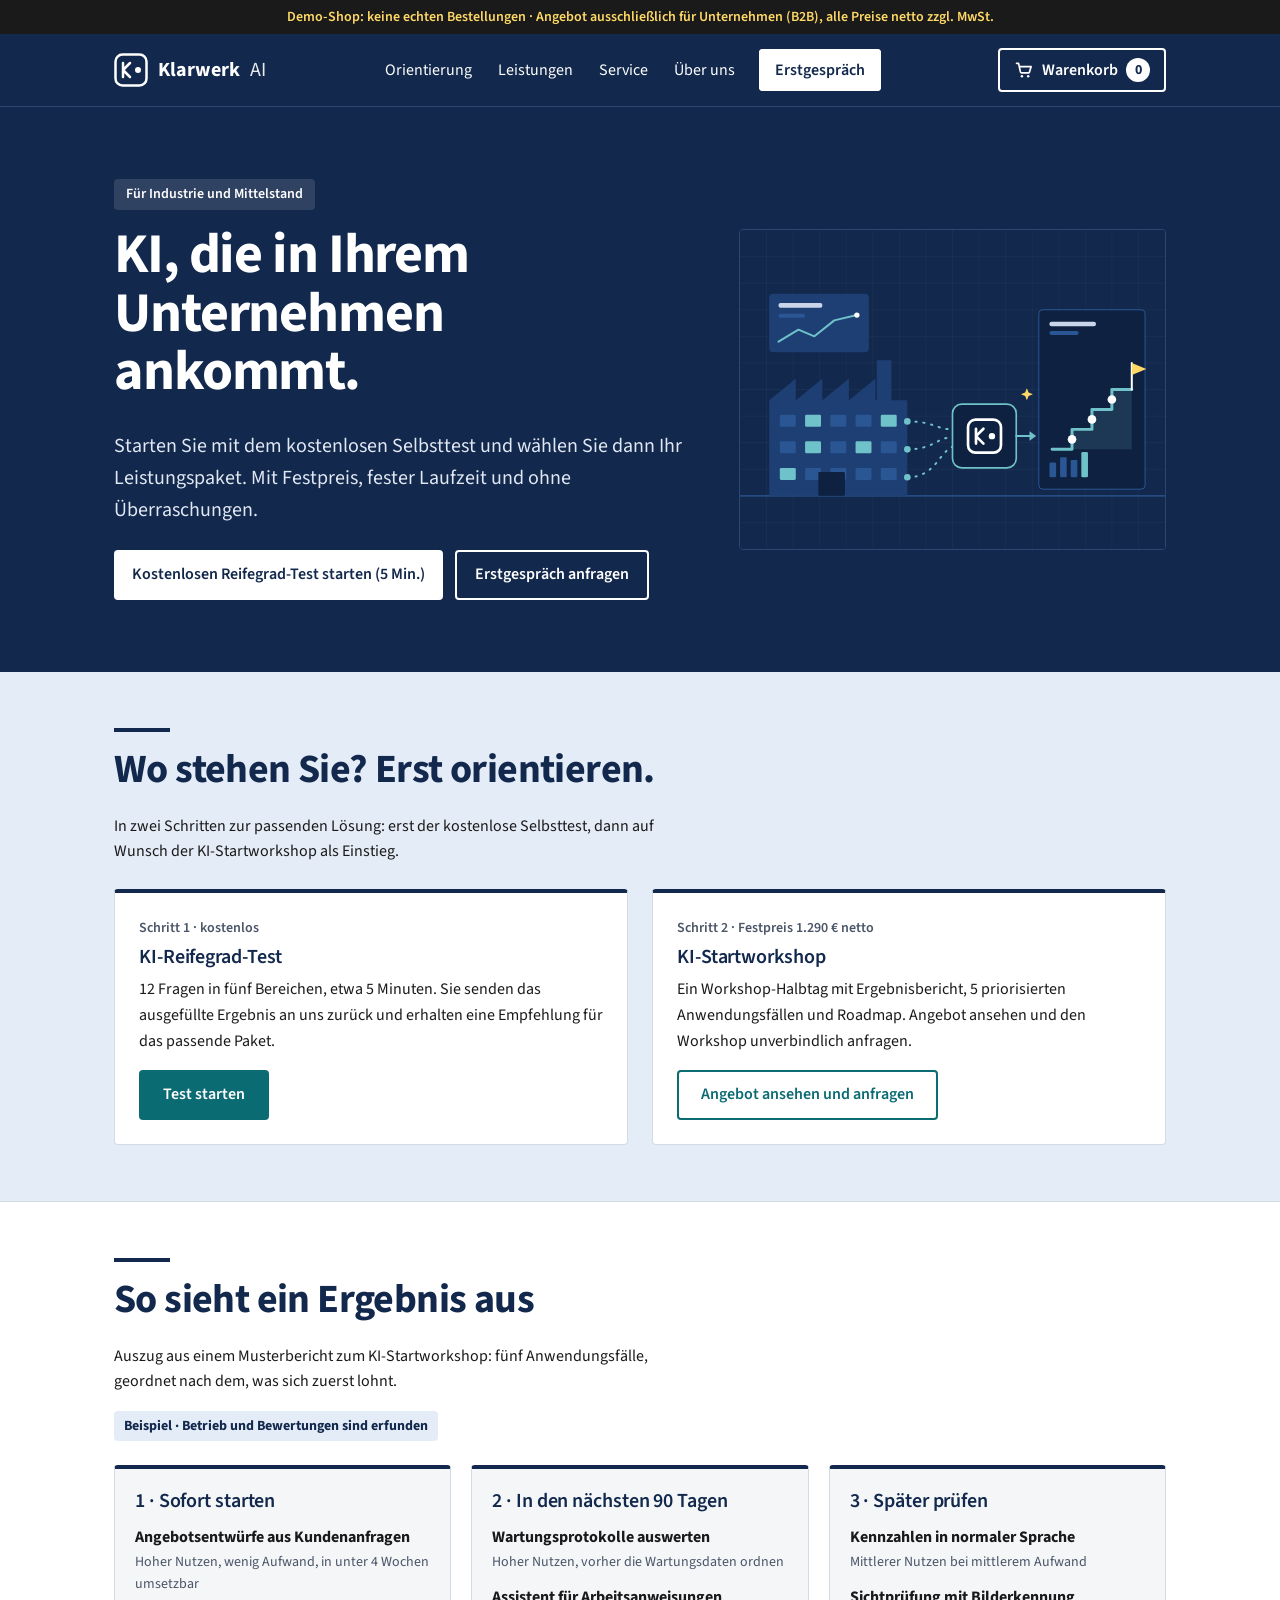
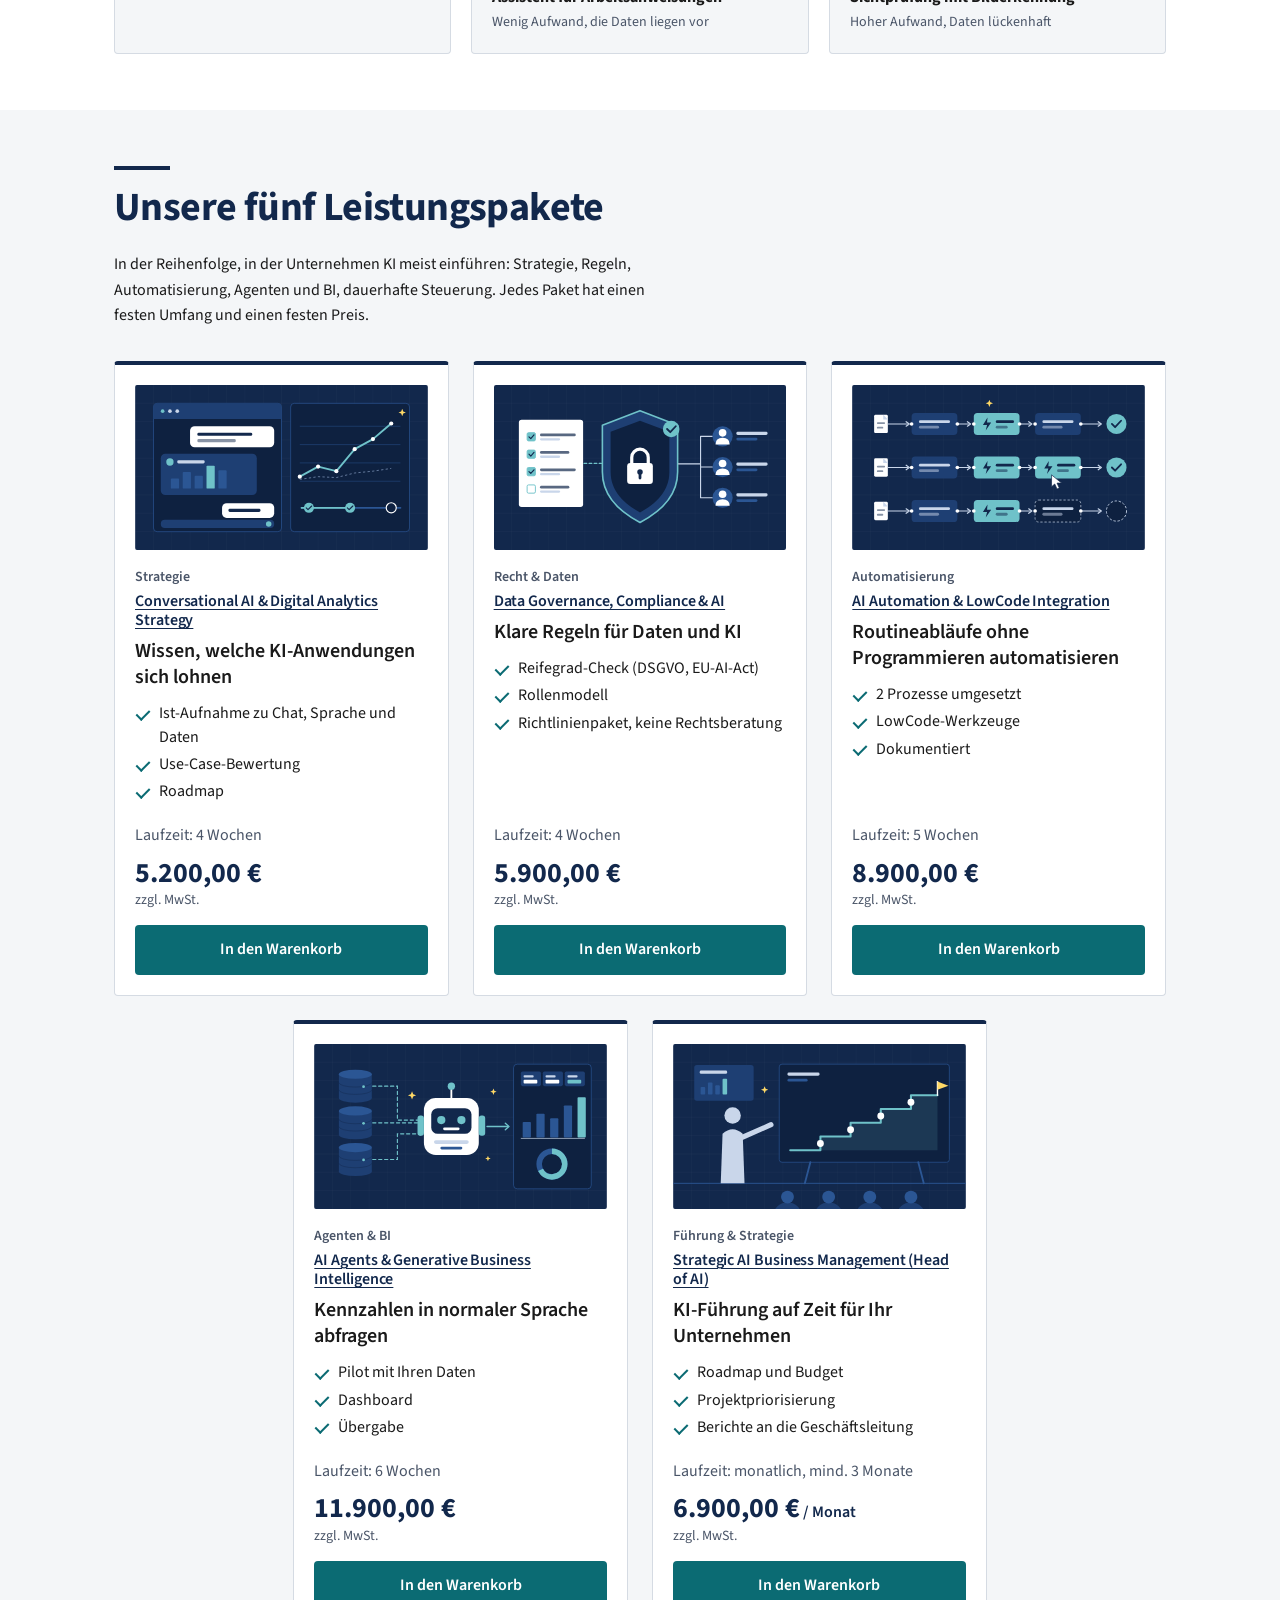
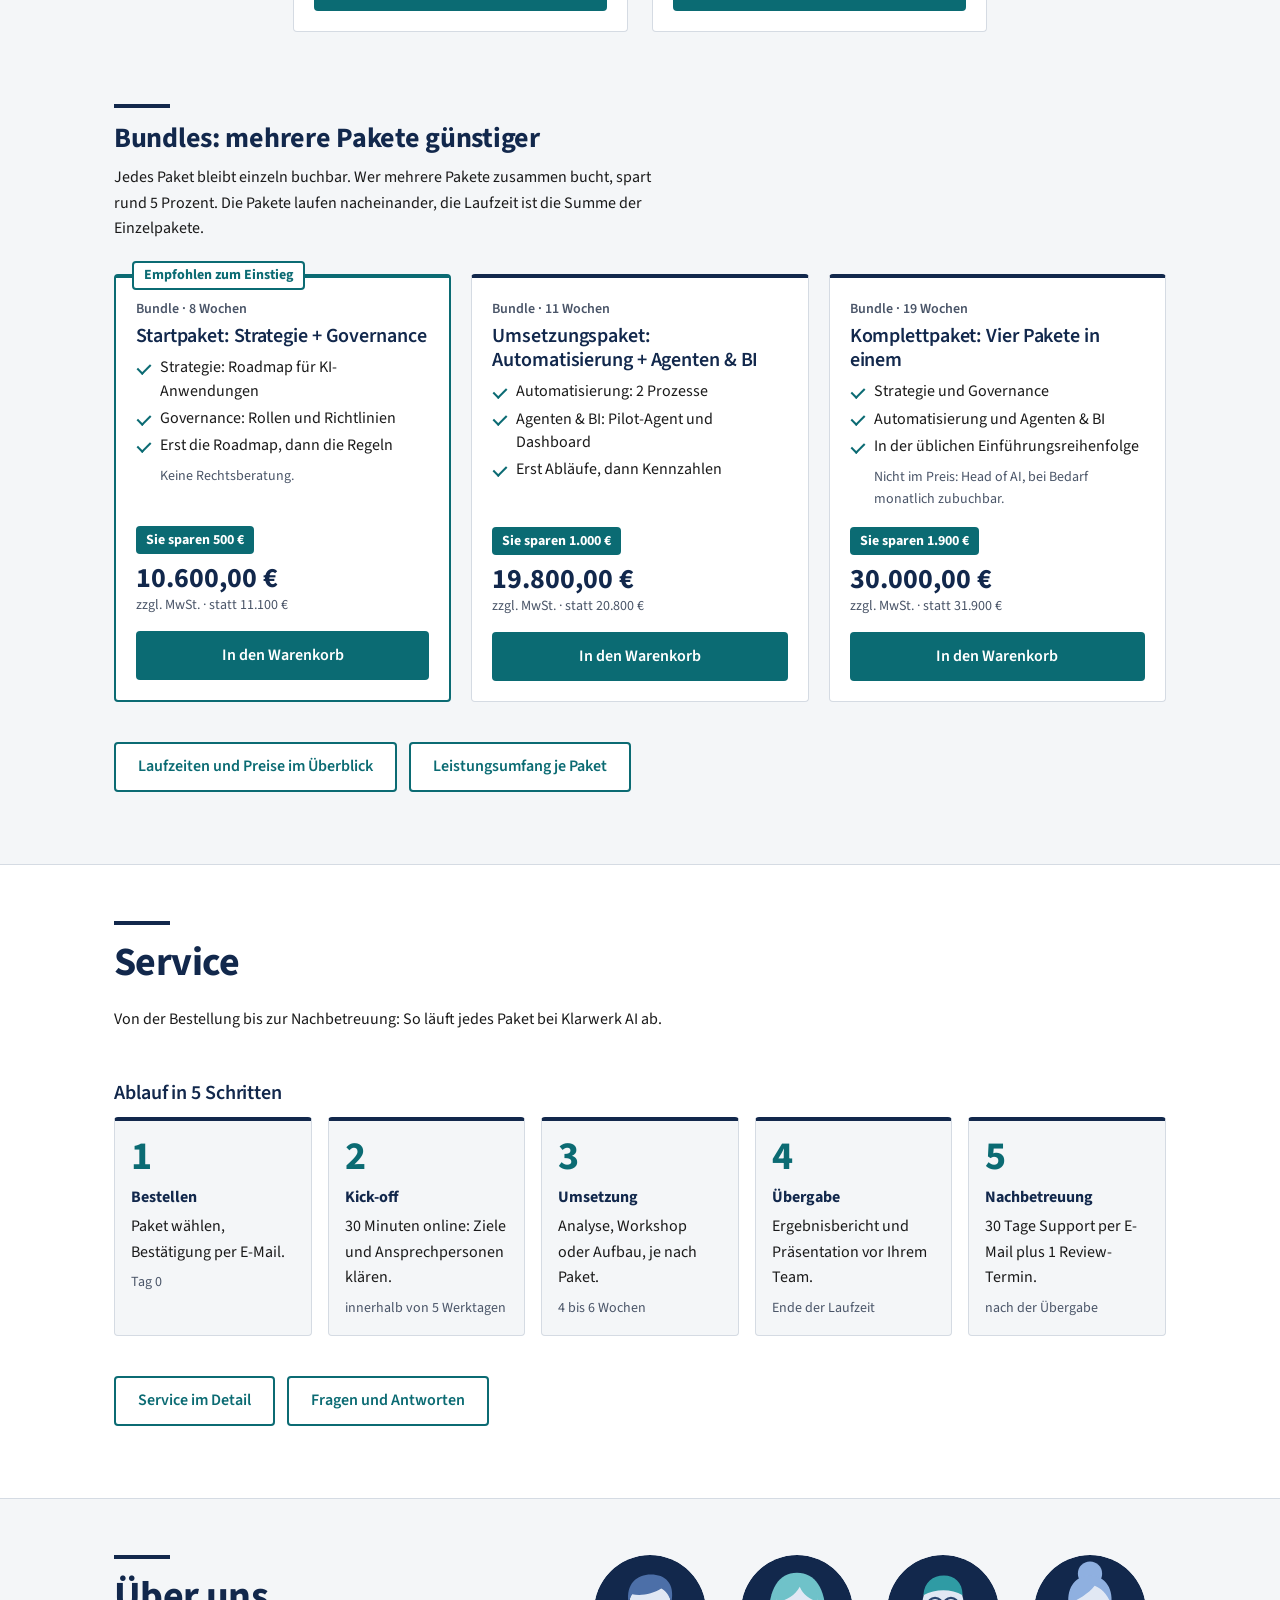
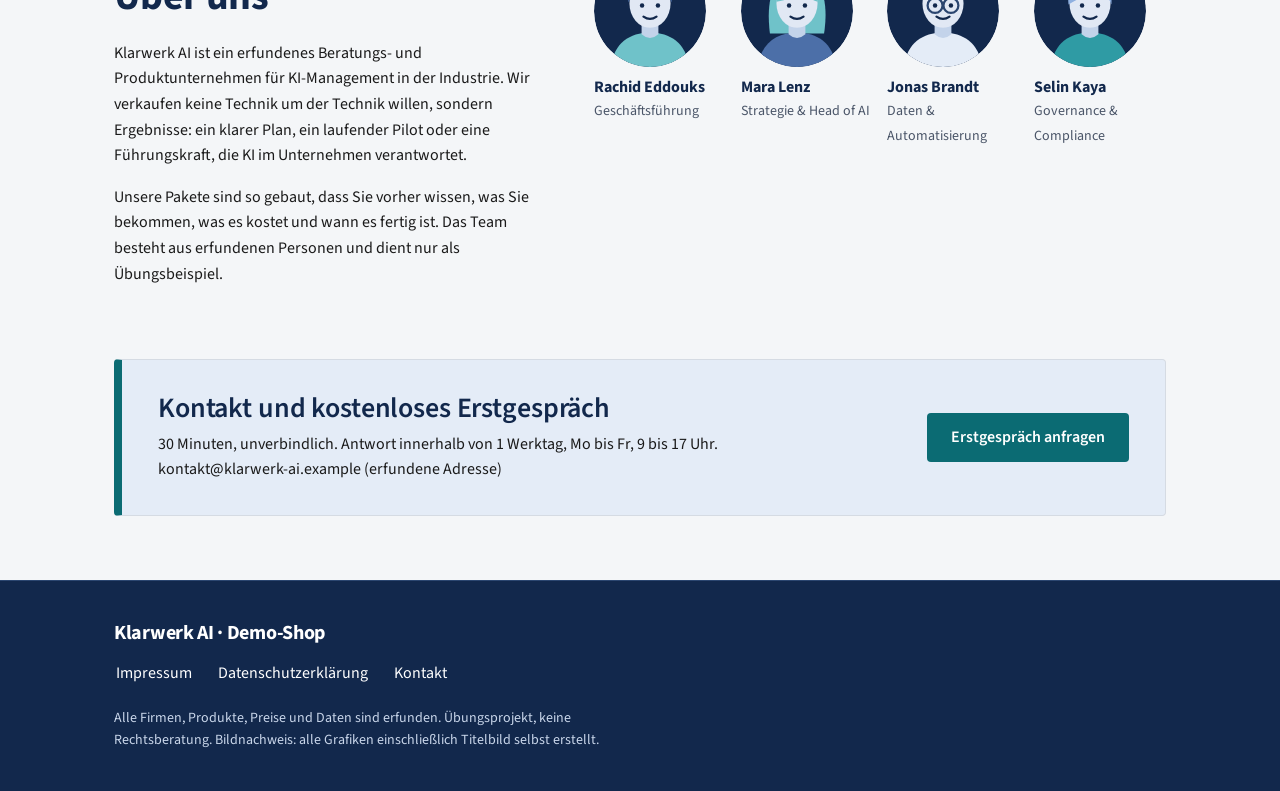
==== commit e06ff4d3: "KI-Potenzial-Check heißt jetzt KI-Startworkshop Sichtbare Texte, Anfrage-E-Mail und Doku angepasst; " ====
--- a/website/index.html
+++ b/website/index.html
@@ -57,7 +57,7 @@
     <section class="orient" id="orientierung" aria-labelledby="orient-titel">
       <div class="wrap">
         <h2 id="orient-titel">Wo stehen Sie? Erst orientieren.</h2>
-        <p>In zwei Schritten zur passenden Lösung: erst der kostenlose Selbsttest, dann auf Wunsch der Potenzial-Check als Einstieg.</p>
+        <p>In zwei Schritten zur passenden Lösung: erst der kostenlose Selbsttest, dann auf Wunsch der KI-Startworkshop als Einstieg.</p>
         <ol class="orient-liste">
           <li>
             <p class="schritt-tag">Schritt 1 · kostenlos</p>
@@ -67,7 +67,7 @@
           </li>
           <li>
             <p class="schritt-tag">Schritt 2 · Festpreis 1.290 € netto</p>
-            <h3>KI-Potenzial-Check</h3>
+            <h3>KI-Startworkshop</h3>
             <p>Ein Workshop-Halbtag mit Ergebnisbericht, 5 priorisierten Anwendungsfällen und Roadmap. Angebot ansehen und den Workshop unverbindlich anfragen.</p>
             <a class="btn btn-zweit" href="orientierung/potenzial-check.html">Angebot ansehen und anfragen</a>
           </li>
@@ -79,7 +79,7 @@
     <section class="beispiel" id="beispiel" aria-labelledby="beispiel-titel">
       <div class="wrap">
         <h2 id="beispiel-titel">So sieht ein Ergebnis aus</h2>
-        <p>Auszug aus einem Musterbericht zum KI-Potenzial-Check: fünf Anwendungsfälle, geordnet nach dem, was sich zuerst lohnt.</p>
+        <p>Auszug aus einem Musterbericht zum KI-Startworkshop: fünf Anwendungsfälle, geordnet nach dem, was sich zuerst lohnt.</p>
         <p class="muster-marke">Beispiel · Betrieb und Bewertungen sind erfunden</p>
         <ol class="prioritaet">
           <li>
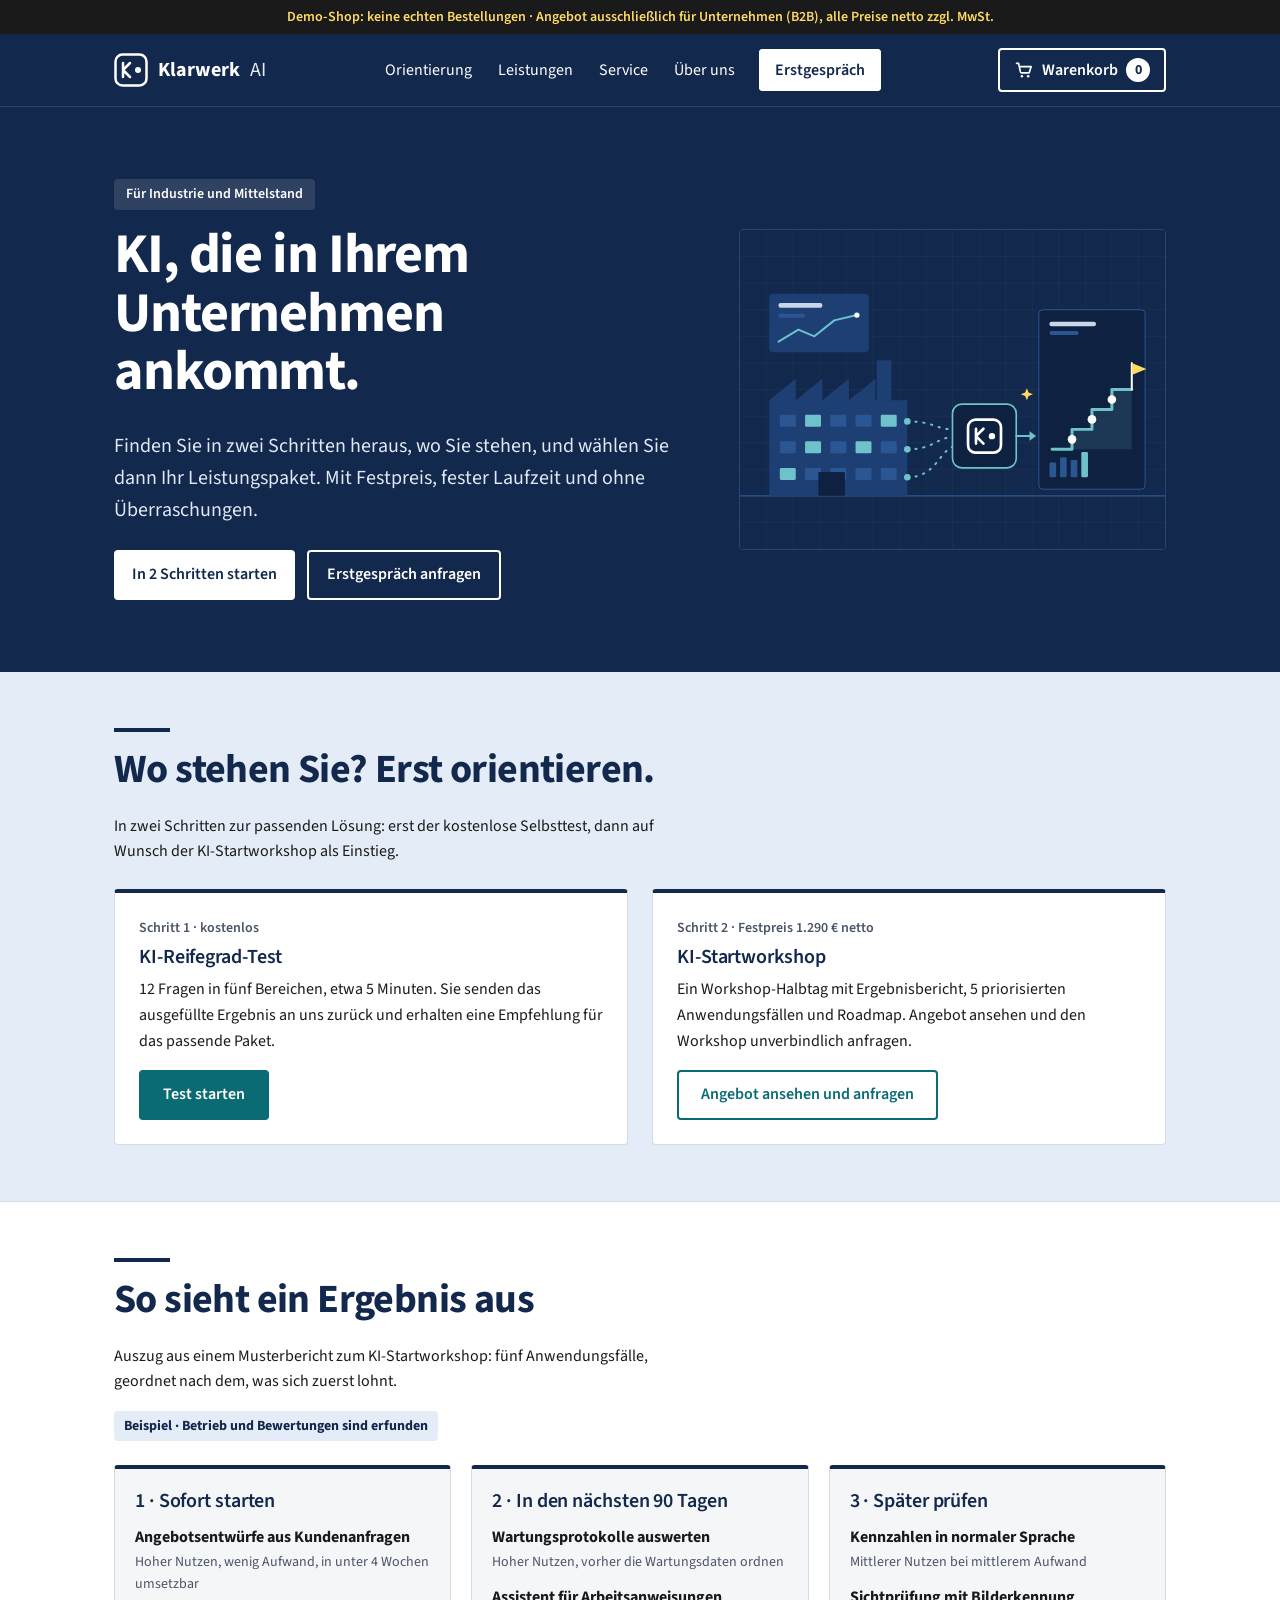
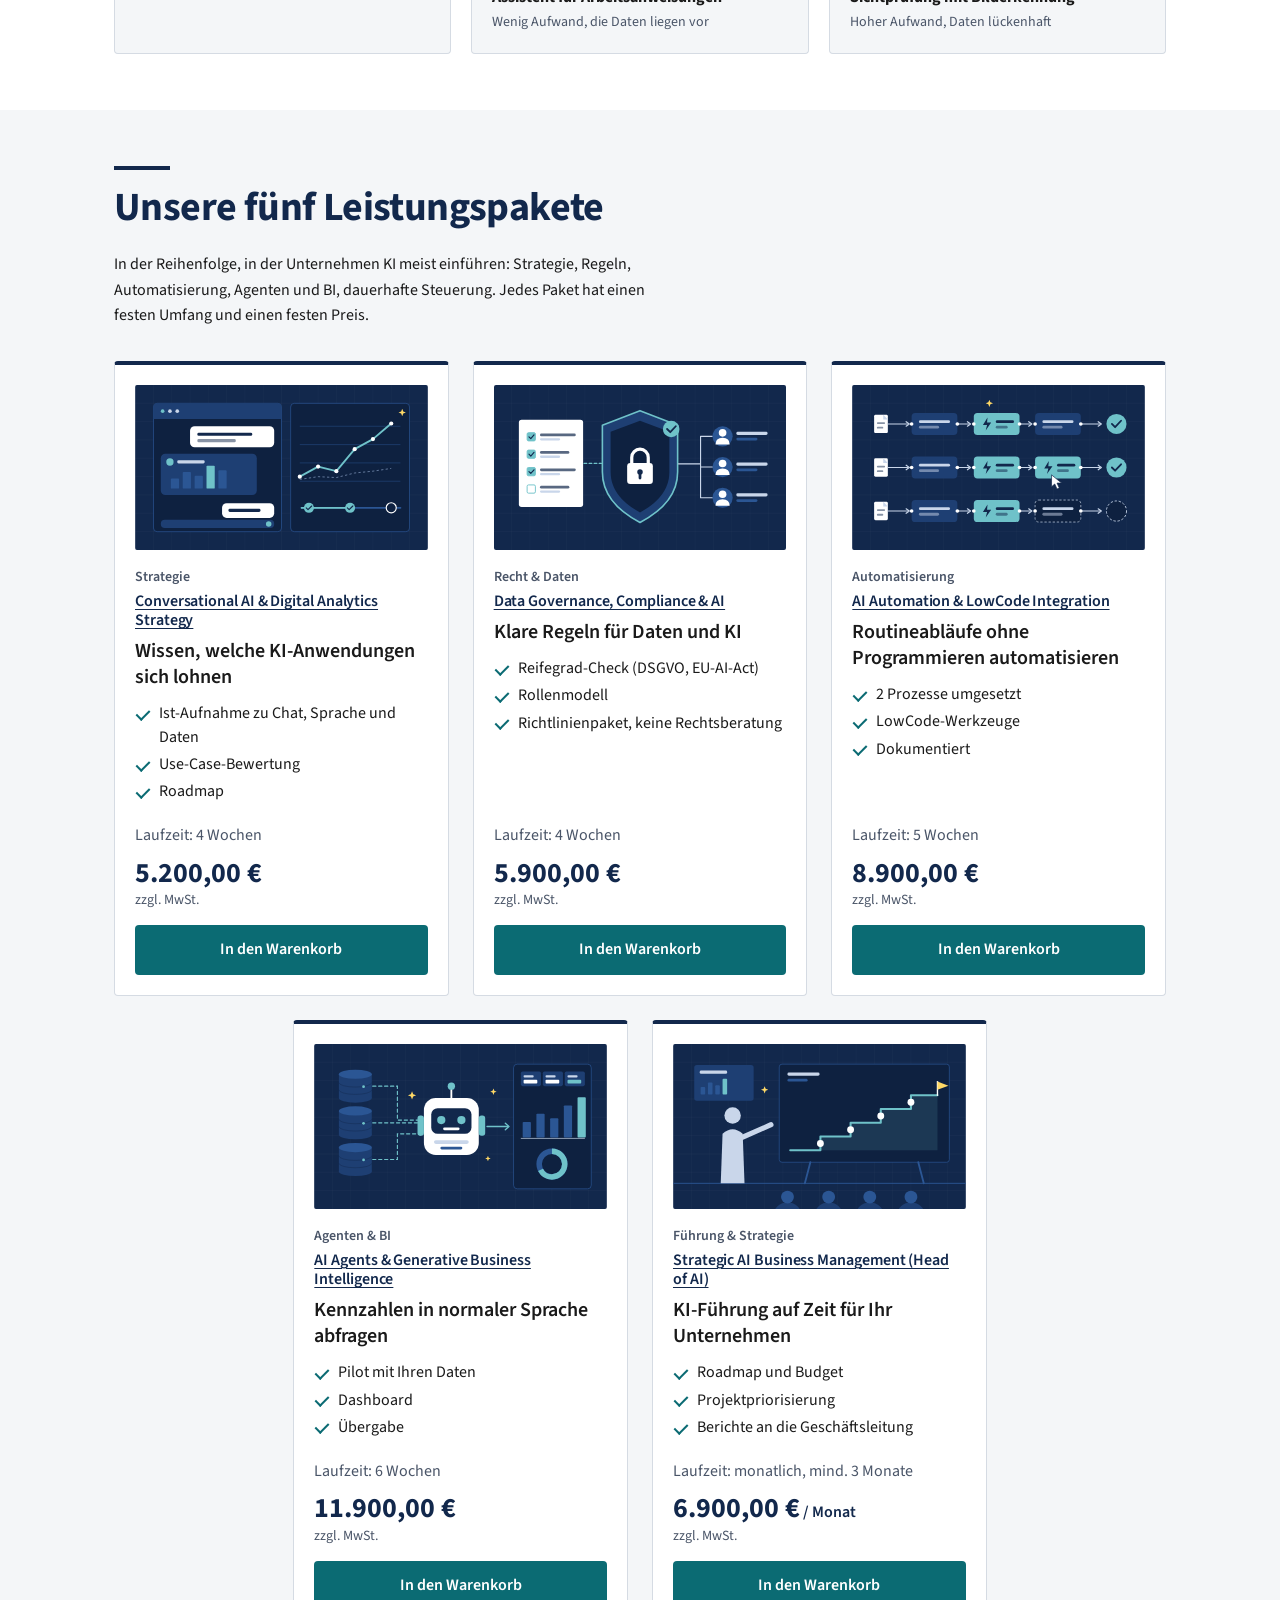
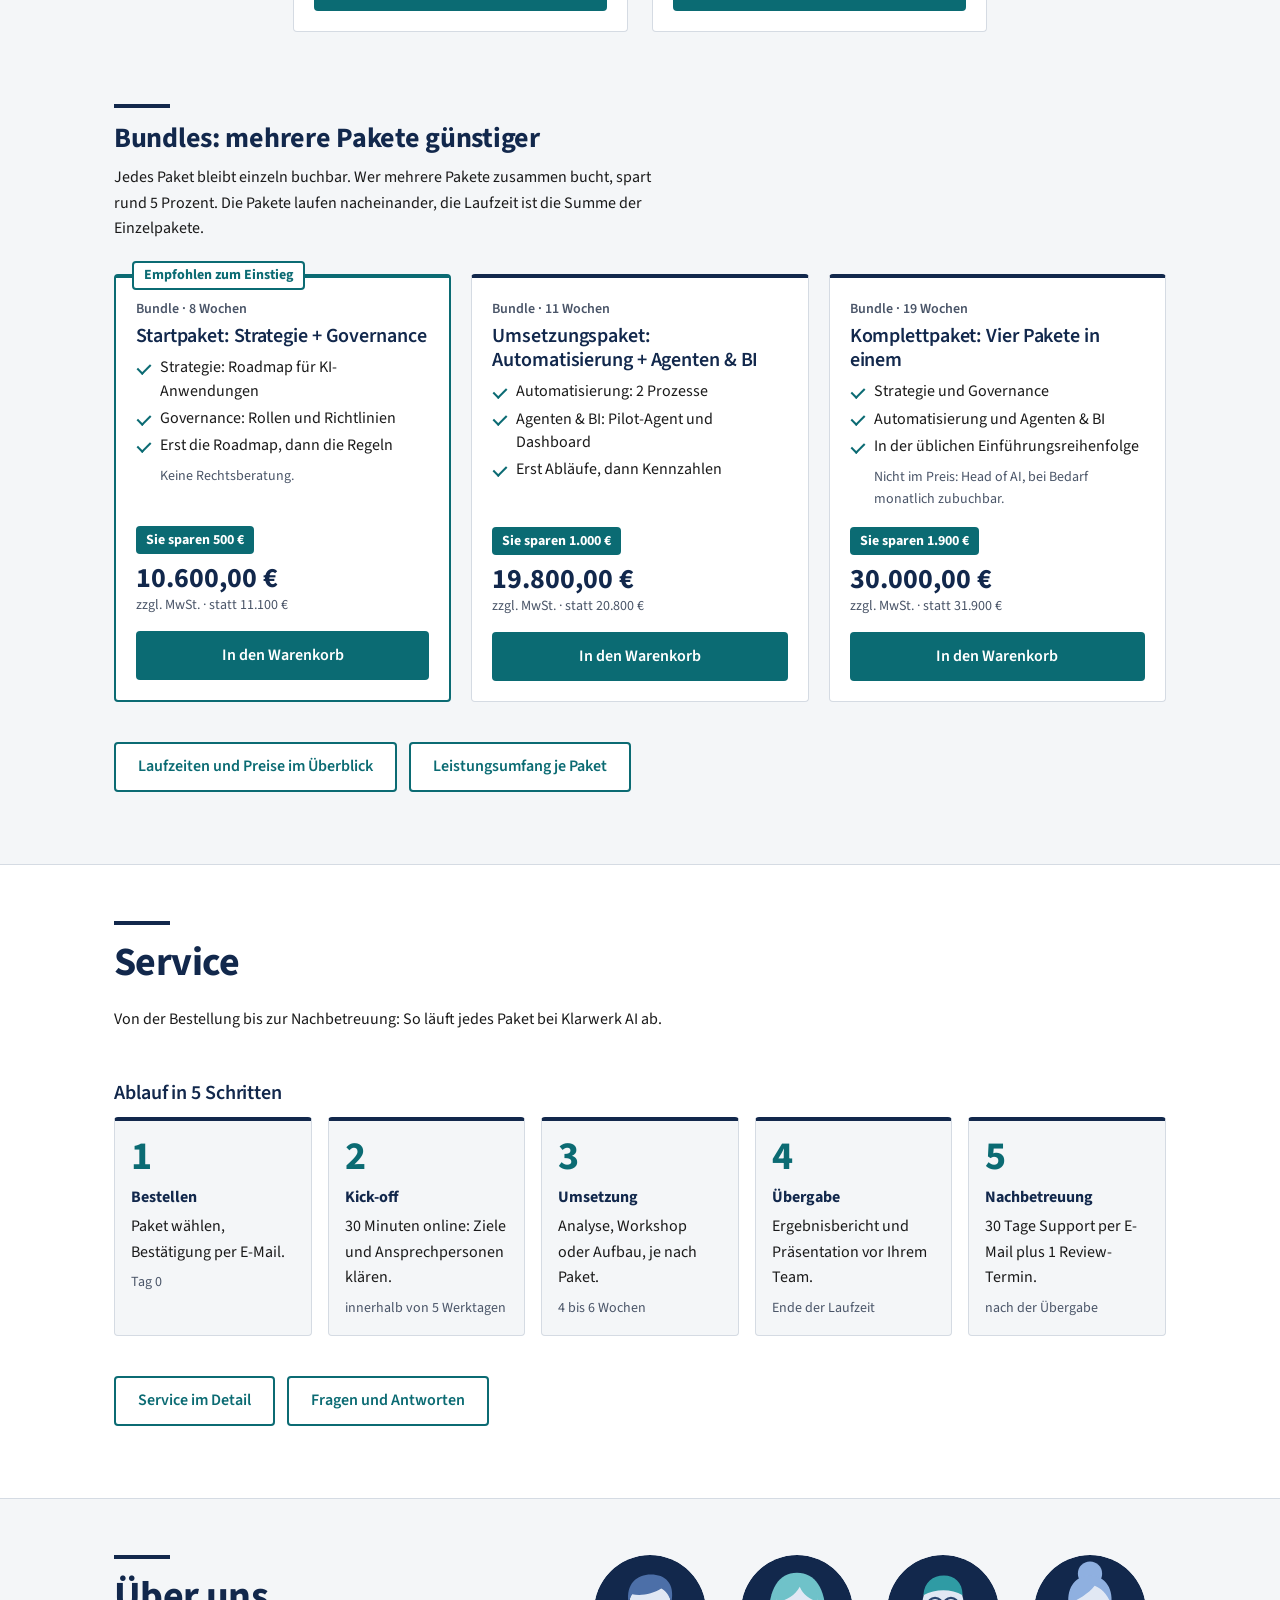
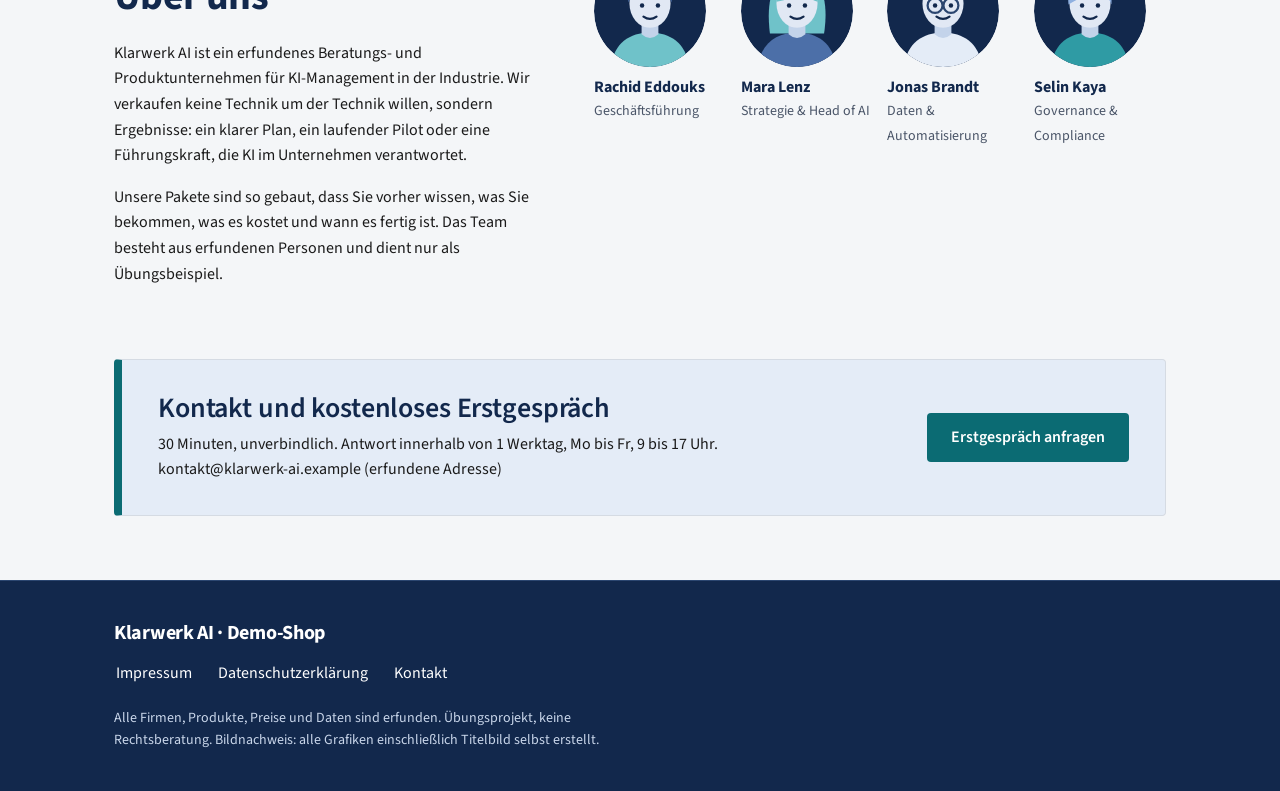
==== commit 66aa6a4f: "Startseite: Reifegrad-Test nur noch einmal verlinkt Der Startbereich führt mit „In 2 Schritten start" ====
--- a/website/index.html
+++ b/website/index.html
@@ -46,8 +46,8 @@
         <div>
           <span class="tag">Für Industrie und Mittelstand</span>
           <h1>KI, die in Ihrem Unternehmen ankommt.</h1>
-          <p class="lead">Starten Sie mit dem kostenlosen Selbsttest und wählen Sie dann Ihr Leistungspaket. Mit Festpreis, fester Laufzeit und ohne Überraschungen.</p>
-          <div class="start-knoepfe"><a class="btn" href="orientierung/reifegrad-test.html">Kostenlosen Reifegrad-Test starten (5 Min.)</a><a class="btn btn-zweit" href="#kontakt">Erstgespräch anfragen</a></div>
+          <p class="lead">Finden Sie in zwei Schritten heraus, wo Sie stehen, und wählen Sie dann Ihr Leistungspaket. Mit Festpreis, fester Laufzeit und ohne Überraschungen.</p>
+          <div class="start-knoepfe"><a class="btn" href="#orientierung">In 2 Schritten starten</a><a class="btn btn-zweit" href="#kontakt">Erstgespräch anfragen</a></div>
         </div>
         <img src="images/start.svg" width="640" height="480" alt="Illustration: Eine Fabrikhalle sendet Daten an den KI-Baustein von Klarwerk AI, daraus entsteht eine ansteigende Roadmap mit Zielflagge">
       </div>
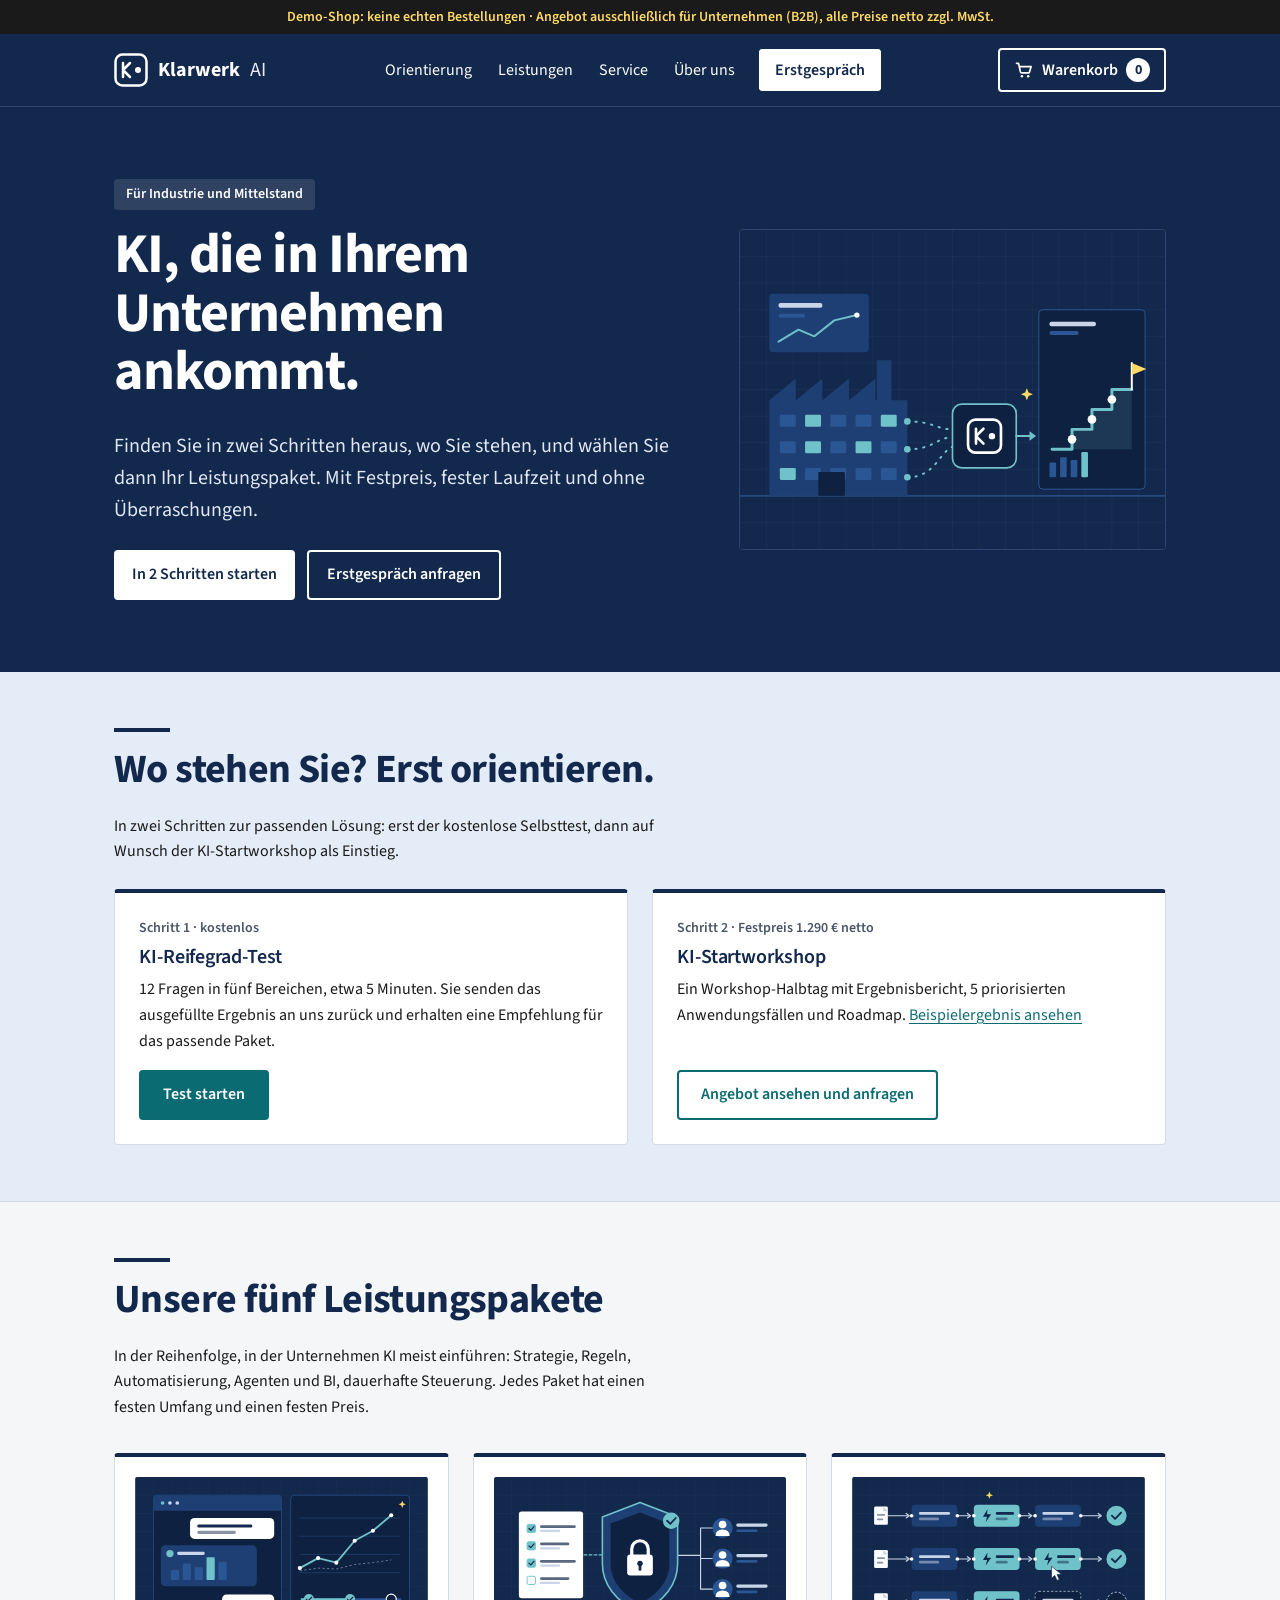
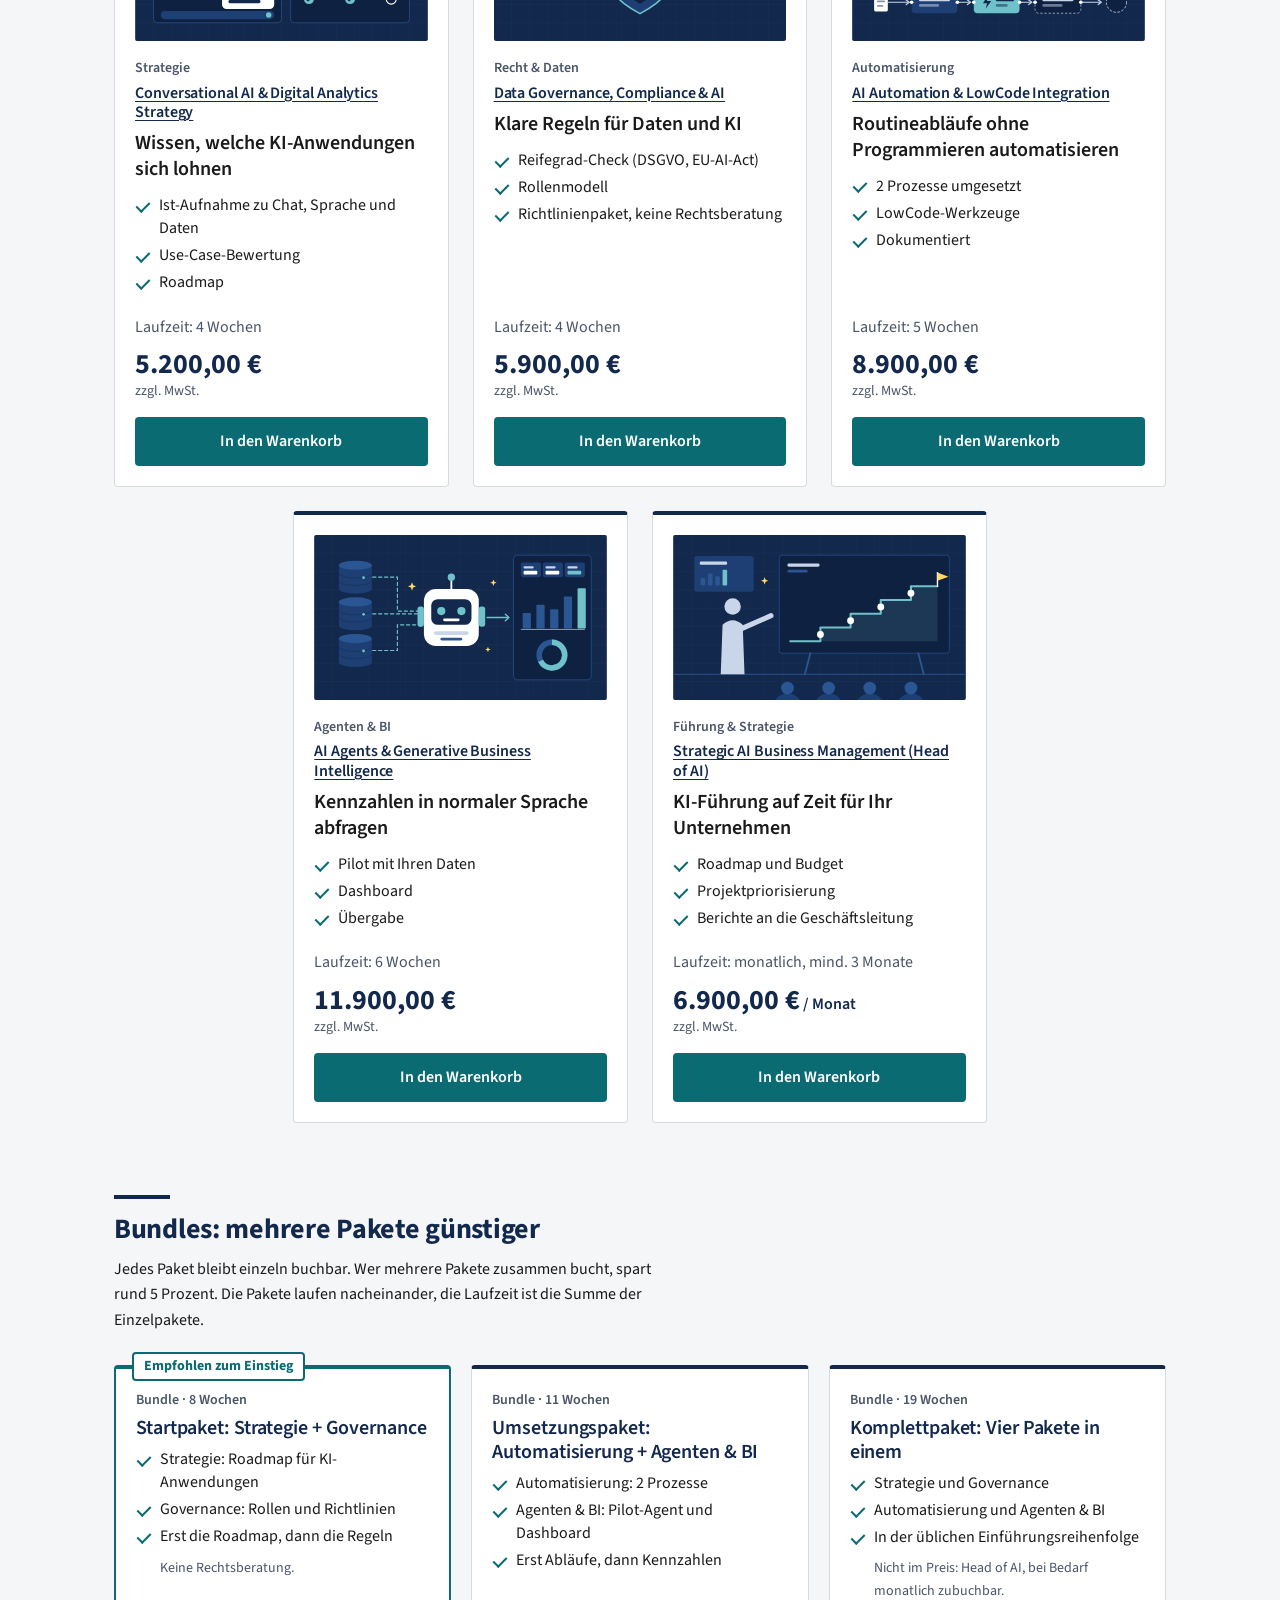
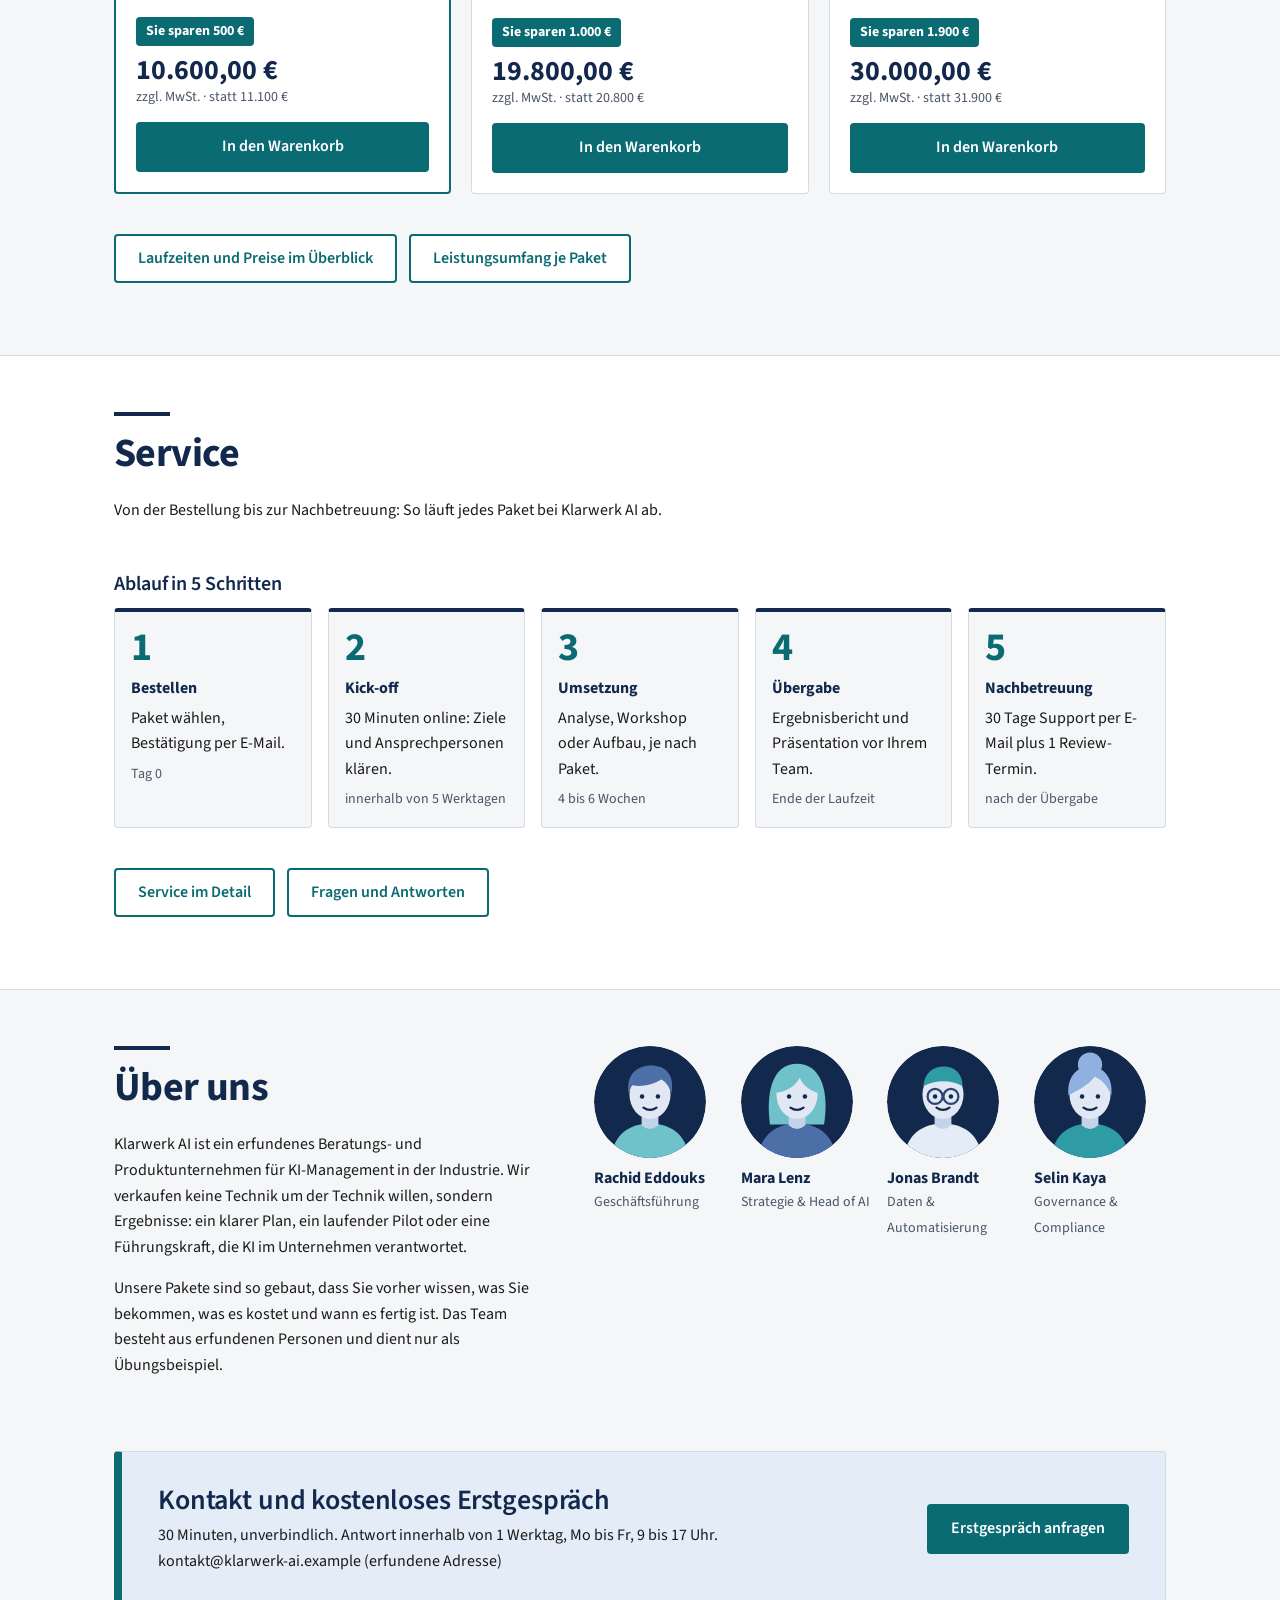
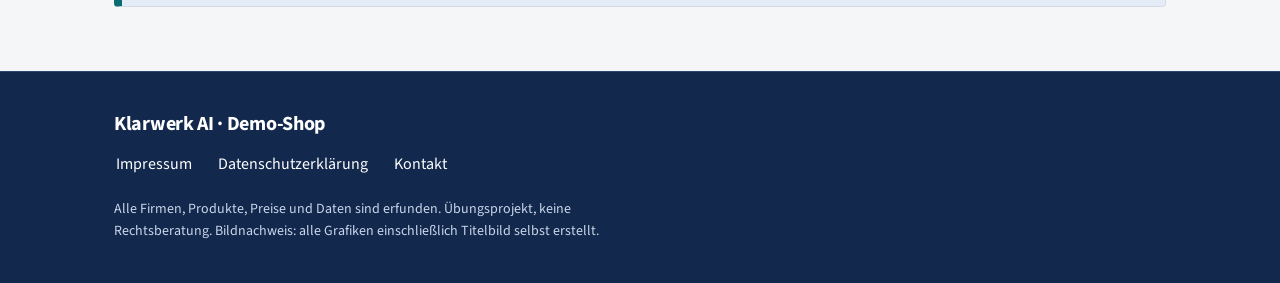
==== commit d6d6966d: "Beispielergebnis auf die Workshop-Seite verschoben Der Abschnitt „So sieht ein Ergebnis aus“ steht j" ====
--- a/website/index.html
+++ b/website/index.html
@@ -68,39 +68,8 @@
           <li>
             <p class="schritt-tag">Schritt 2 · Festpreis 1.290 € netto</p>
             <h3>KI-Startworkshop</h3>
-            <p>Ein Workshop-Halbtag mit Ergebnisbericht, 5 priorisierten Anwendungsfällen und Roadmap. Angebot ansehen und den Workshop unverbindlich anfragen.</p>
+            <p>Ein Workshop-Halbtag mit Ergebnisbericht, 5 priorisierten Anwendungsfällen und Roadmap. <a href="orientierung/potenzial-check.html#beispiel">Beispielergebnis ansehen</a></p>
             <a class="btn btn-zweit" href="orientierung/potenzial-check.html">Angebot ansehen und anfragen</a>
-          </li>
-        </ol>
-      </div>
-    </section>
-
-    <!-- 2b · Beispielergebnis (Muster, erfunden) -->
-    <section class="beispiel" id="beispiel" aria-labelledby="beispiel-titel">
-      <div class="wrap">
-        <h2 id="beispiel-titel">So sieht ein Ergebnis aus</h2>
-        <p>Auszug aus einem Musterbericht zum KI-Startworkshop: fünf Anwendungsfälle, geordnet nach dem, was sich zuerst lohnt.</p>
-        <p class="muster-marke">Beispiel · Betrieb und Bewertungen sind erfunden</p>
-        <ol class="prioritaet">
-          <li>
-            <h3>Sofort starten</h3>
-            <ul>
-              <li><strong>Angebotsentwürfe aus Kundenanfragen</strong><span>Hoher Nutzen, wenig Aufwand, in unter 4 Wochen umsetzbar</span></li>
-            </ul>
-          </li>
-          <li>
-            <h3>In den nächsten 90 Tagen</h3>
-            <ul>
-              <li><strong>Wartungsprotokolle auswerten</strong><span>Hoher Nutzen, vorher die Wartungsdaten ordnen</span></li>
-              <li><strong>Assistent für Arbeitsanweisungen</strong><span>Wenig Aufwand, die Daten liegen vor</span></li>
-            </ul>
-          </li>
-          <li>
-            <h3>Später prüfen</h3>
-            <ul>
-              <li><strong>Kennzahlen in normaler Sprache</strong><span>Mittlerer Nutzen bei mittlerem Aufwand</span></li>
-              <li><strong>Sichtprüfung mit Bilderkennung</strong><span>Hoher Aufwand, Daten lückenhaft</span></li>
-            </ul>
           </li>
         </ol>
       </div>
--- a/website/css/klarwerk.css
+++ b/website/css/klarwerk.css
@@ -744,9 +744,8 @@
     .empfehlung { position: absolute; top: -17px; left: 16px; margin: 0; background: var(--weiss); color: var(--aktion); border: 2px solid var(--aktion); border-radius: var(--radius); font-size: 14px; font-weight: 700; line-height: 1.5; padding: 2px 10px; }
     .bundles { margin-top: 32px; }
 
-    /* Punkt 11 · Beispielergebnis als Prioritätenliste: drei Stufen, nach Reihenfolge geordnet (seit 26.11.2026 statt Tabelle) */
-    .beispiel { background: var(--weiss); }
-    .beispiel h2::before { content: ""; display: block; width: 56px; height: 4px; background: var(--marke); margin-bottom: 14px; }
+    /* Punkt 11 · Beispielergebnis als Prioritätenliste: drei Stufen, nach Reihenfolge geordnet (seit 26.11.2026 statt Tabelle).
+       Steht seit 27.11.2026 auf der Workshop-Seite (potenzial-check.html#beispiel), Anpassungen dafür am Ende dieses Abschnitts. */
     .muster-marke { font-size: 14px; font-weight: 700; color: var(--marke); background: #E4ECF7; display: inline-block; padding: 4px 10px; border-radius: var(--radius); margin: 0; }
     .prioritaet { list-style: none; counter-reset: stufe; margin: 24px 0 0; padding: 0; display: grid; grid-template-columns: repeat(3, minmax(0, 1fr)); gap: 20px; }
     .prioritaet > li { counter-increment: stufe; background: var(--flaeche); border: 1px solid var(--linie); border-top: 4px solid var(--marke); border-radius: var(--radius); padding: 20px; }
@@ -757,6 +756,14 @@
     .prioritaet strong { display: block; color: var(--text); }
     .prioritaet span { display: block; font-size: 14px; color: var(--text-leise); }
     @media (max-width: 860px) { .prioritaet { grid-template-columns: minmax(0, 1fr); gap: 12px; } }
+    /* Auf der Workshop-Seite: deren Listen-, h3- und section-Regeln (.seite-potenzial .doc ul usw.) hier zurücksetzen */
+    .seite-potenzial .beispiel-ergebnis { padding: 0; scroll-margin-top: 96px; }
+    .seite-potenzial .doc .prioritaet { max-width: none; padding: 0; margin: 16px 0 0; }
+    .seite-potenzial .doc .prioritaet ul { max-width: none; padding: 0; margin: 0; }
+    .seite-potenzial .doc .prioritaet li { margin-bottom: 0; }
+    .seite-potenzial .prioritaet h3 { font-size: 20px; margin: 0 0 12px; }
+    /* Angebot ist schmaler als die Startseite: Karten schon bis 1100 px untereinander */
+    @media (max-width: 1100px) { .seite-potenzial .prioritaet { grid-template-columns: minmax(0, 1fr); gap: 12px; } }
 
     /* Punkt 5 · Tabellen werden am Handy zu Karten */
     @media (max-width: 700px) {
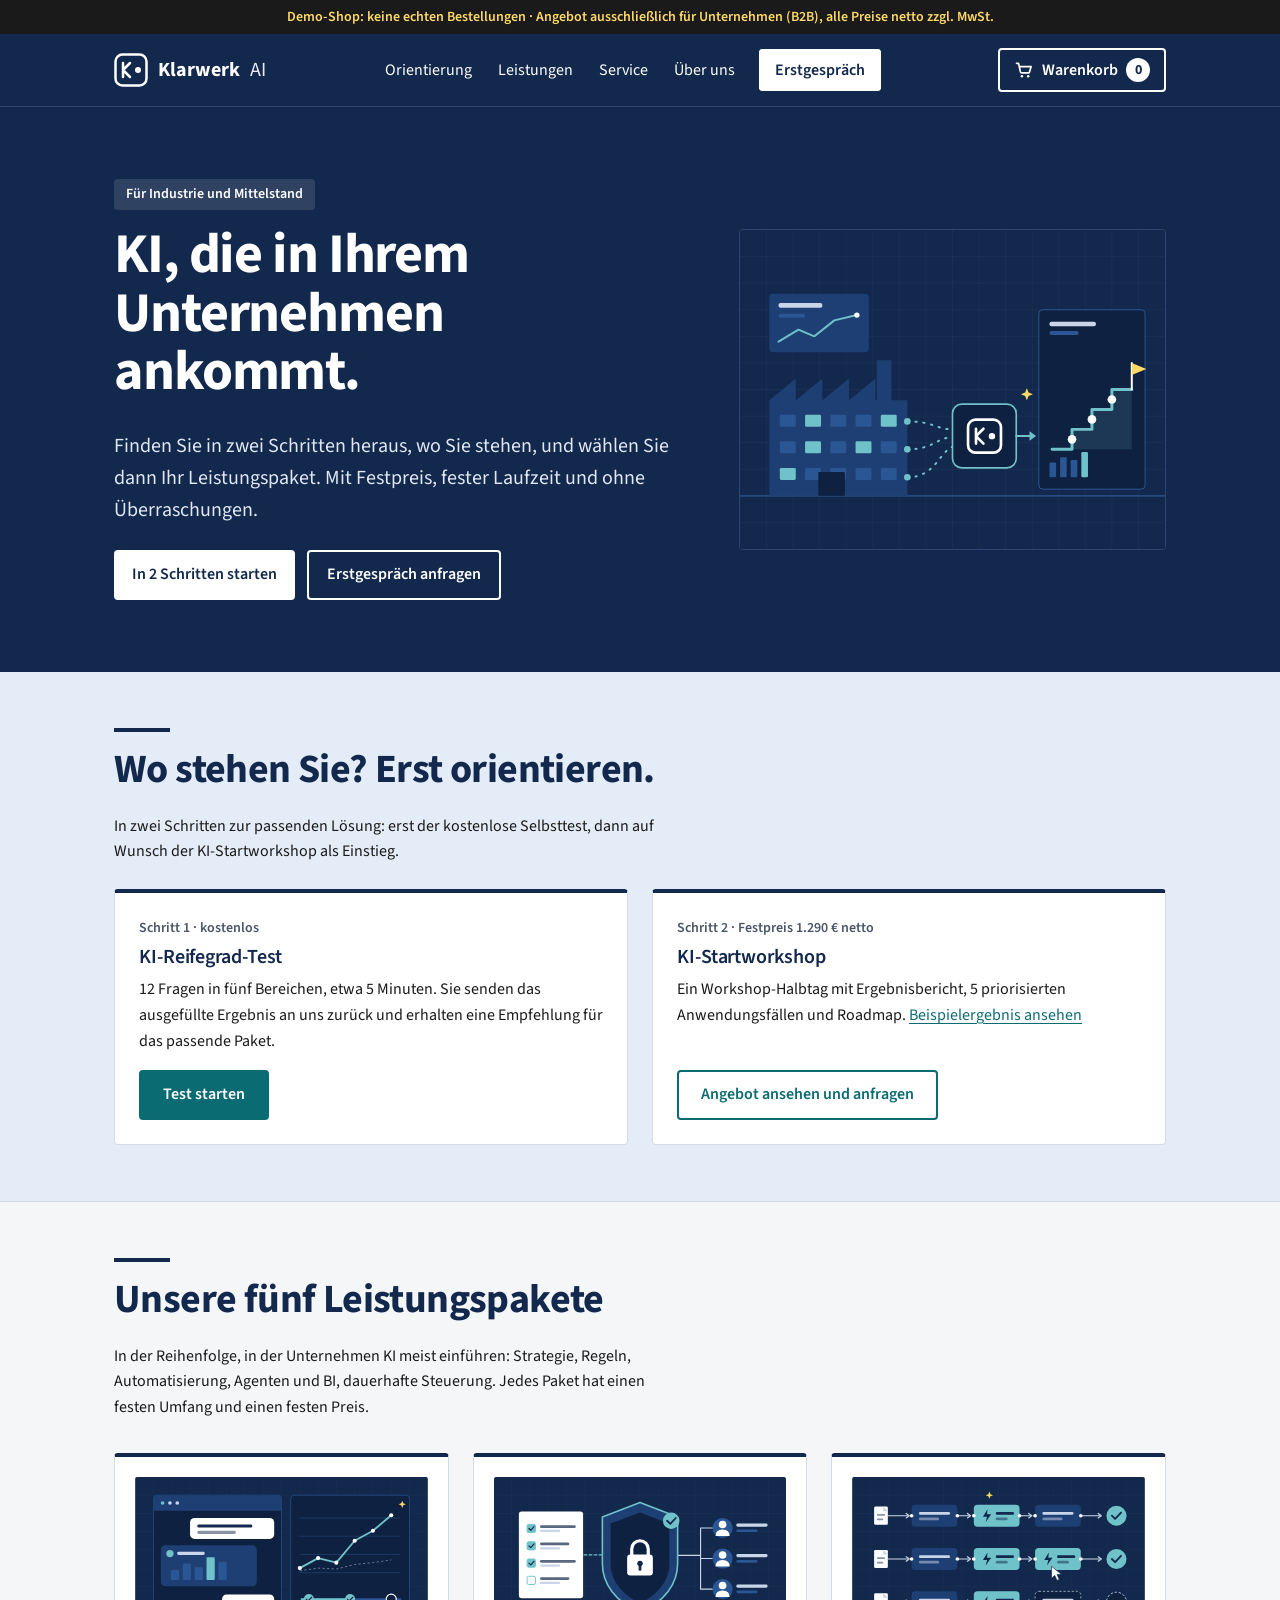
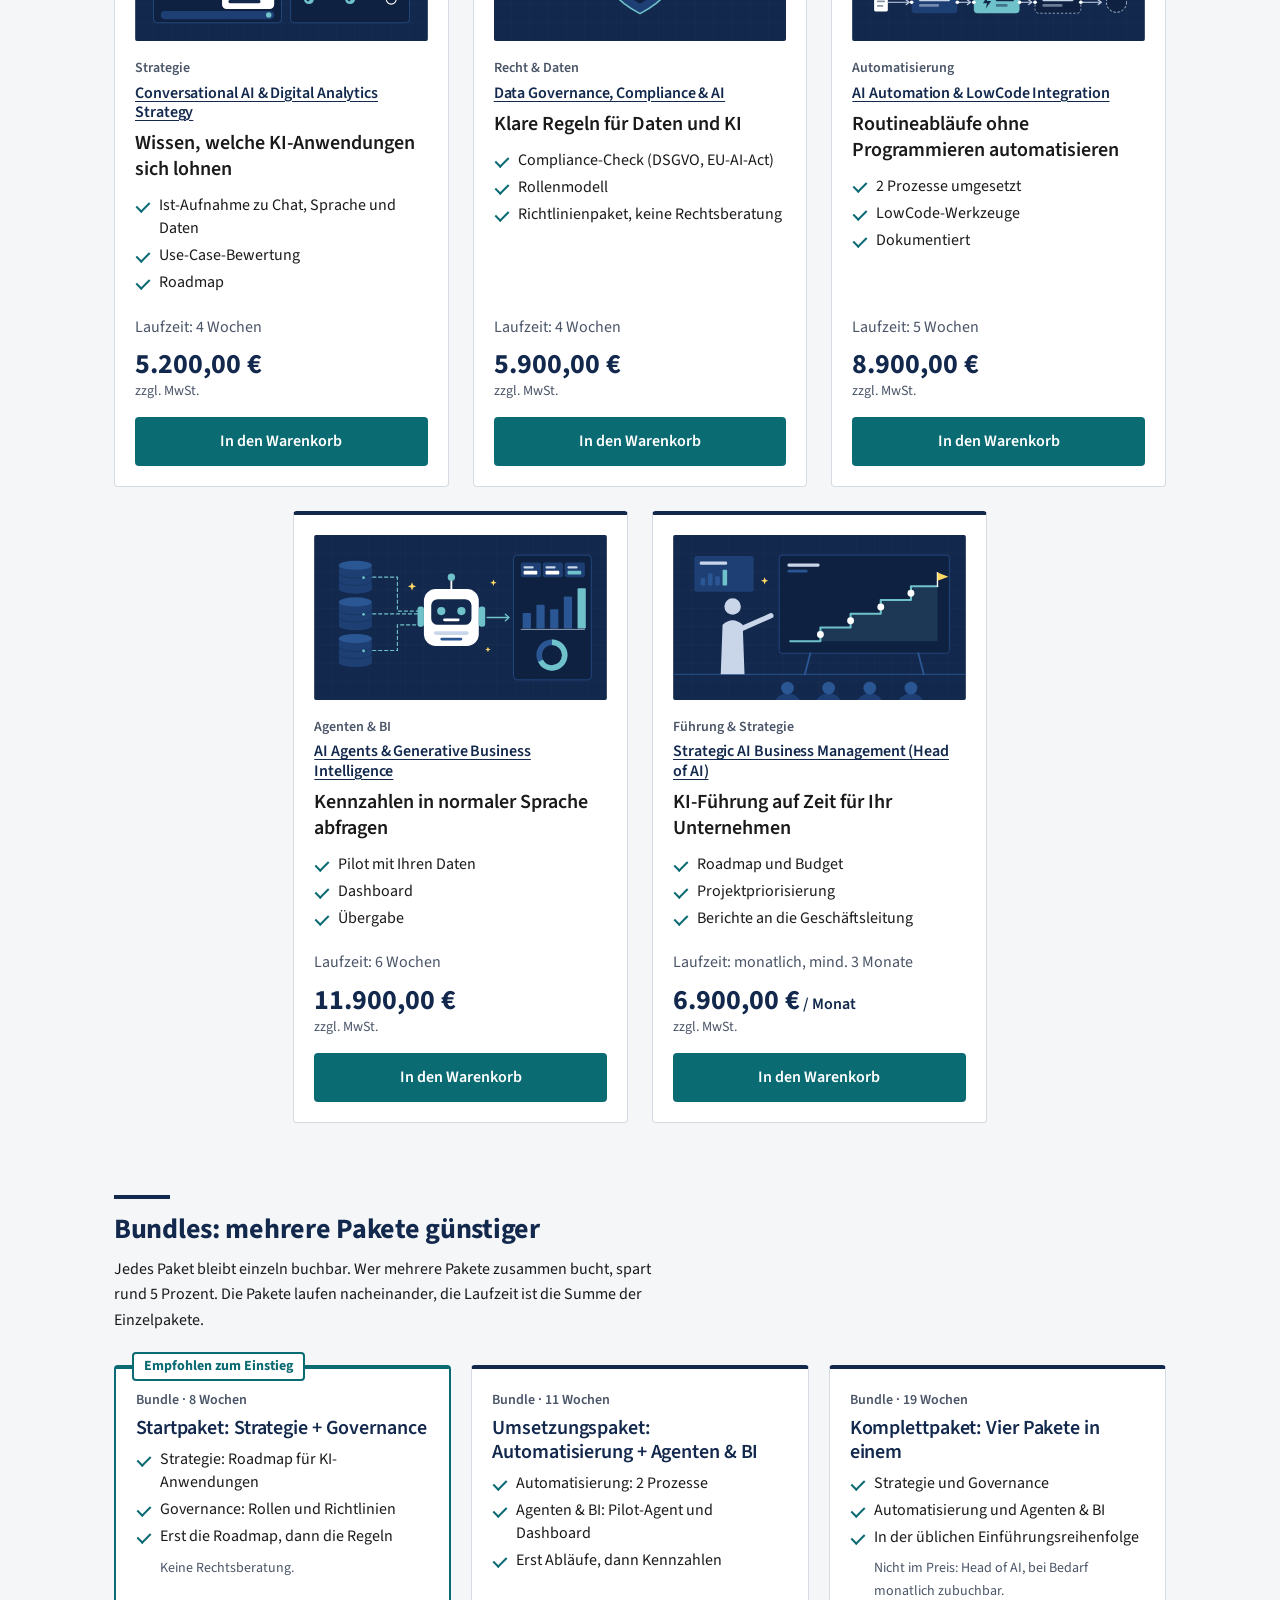
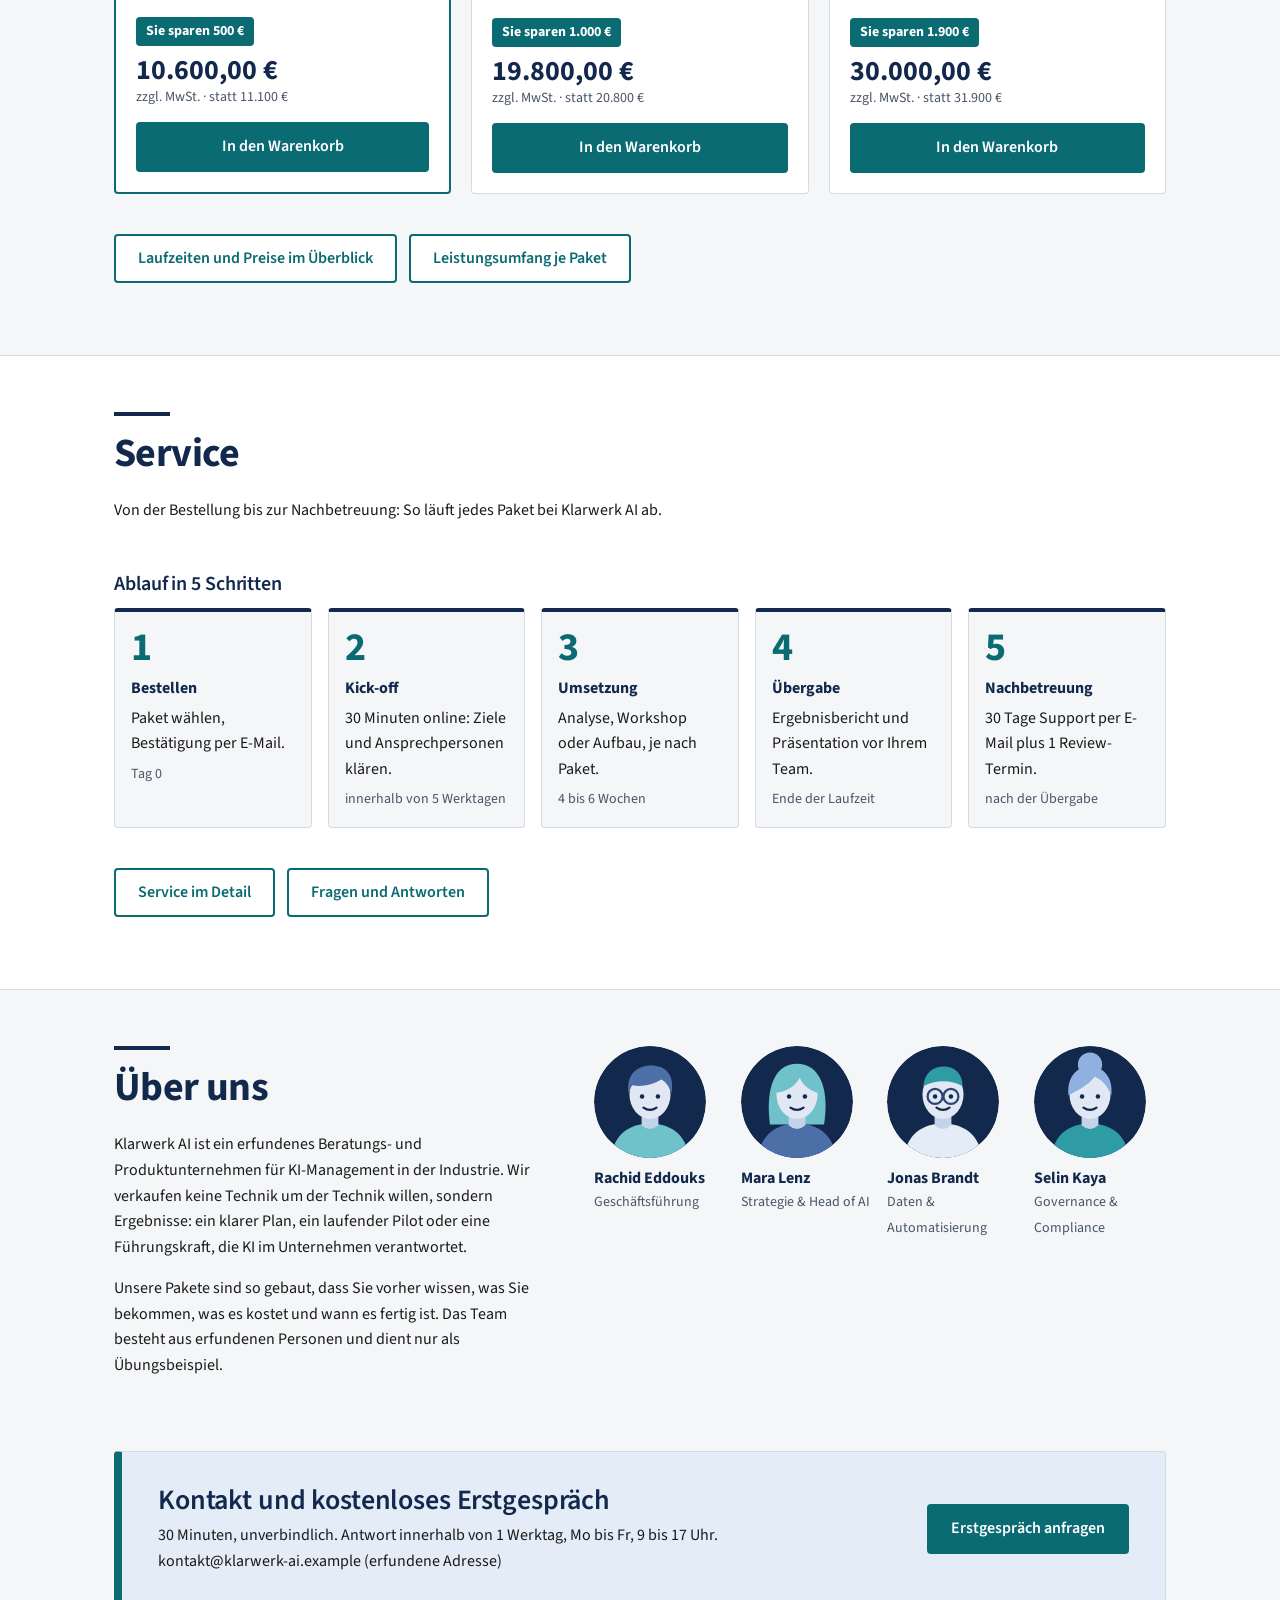
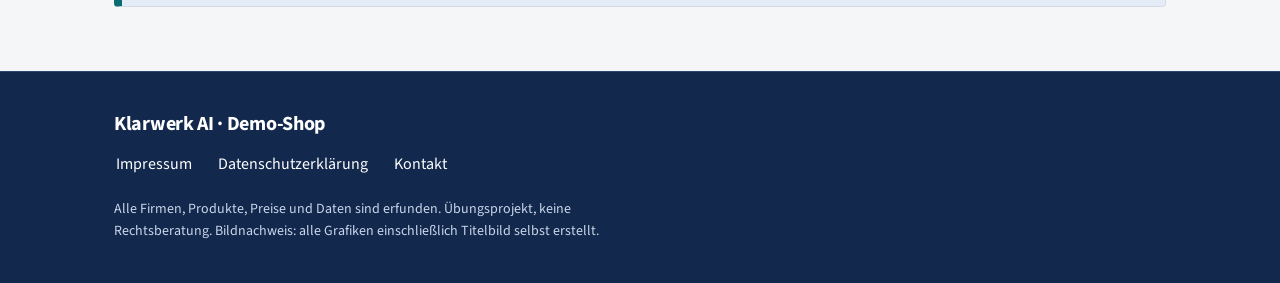
==== commit d0b46011: "Seitenaufbau abgestimmt: Versionsmarke, Beispiel als Zeilen, Compliance-Check - CSS und JS auf allen" ====
--- a/website/index.html
+++ b/website/index.html
@@ -5,9 +5,9 @@
   <meta name="viewport" content="width=device-width, initial-scale=1">
   <title>Klarwerk AI – KI-Management für die Industrie (Demo-Shop)</title>
   <meta name="description" content="Demo-Shop: Fünf KI-Leistungspakete für Industrieunternehmen, von der Strategie bis zum Head of AI. Alle Inhalte sind erfunden.">
-  <link rel="stylesheet" href="css/klarwerk.css">
+  <link rel="stylesheet" href="css/klarwerk.css?v=2026-11-27">
   <link rel="icon" href="images/favicon.svg" type="image/svg+xml">
-  <script src="js/app.js" defer></script>
+  <script src="js/app.js?v=2026-11-27" defer></script>
 </head>
 <body>
   <a class="skip" href="#inhalt">Zum Inhalt springen</a>
@@ -99,7 +99,7 @@
             <a class="bild-link" href="produkte/governance.html" tabindex="-1" aria-hidden="true"><img class="bild" src="images/produkt-4.svg" alt="Illustration: Schutzschild mit Schloss zwischen einer Checkliste und drei Rollen mit Verantwortlichen" width="640" height="360"></a>
             <div class="karte-kopf"><p class="kat">Recht &amp; Daten</p><h3><a href="produkte/governance.html">Data Governance, Compliance &amp; AI</a></h3></div>
             <p class="nutzen">Klare Regeln für Daten und KI</p>
-            <details class="mehr" open><summary>Leistungen</summary><ul class="haken"><li>Reifegrad-Check (DSGVO, EU-AI-Act)</li><li>Rollenmodell</li><li>Richtlinienpaket, keine Rechtsberatung</li></ul></details>
+            <details class="mehr" open><summary>Leistungen</summary><ul class="haken"><li>Compliance-Check (DSGVO, EU-AI-Act)</li><li>Rollenmodell</li><li>Richtlinienpaket, keine Rechtsberatung</li></ul></details>
             <p class="dauer">Laufzeit: 4 Wochen</p>
             <p class="preis">5.900,00 €</p>
             <p class="preis-hinweis">zzgl. MwSt.</p>
--- a/website/css/klarwerk.css
+++ b/website/css/klarwerk.css
@@ -458,7 +458,9 @@
     .seite-potenzial details > div { padding-top: 4px; }
 
     /* Kurzanfrage */
-    .seite-potenzial .anfrage { border-top: 3px solid var(--marke); margin-top: 48px; padding-top: 8px; scroll-margin-top: 96px; }
+    .seite-potenzial .anfrage { margin-top: 48px; scroll-margin-top: 96px; }
+    /* Kurzer Balken über jeder h2, wie auf den übrigen Seiten (seit 27.11.2026; ersetzt die Linie über der Anfrage) */
+    .seite-potenzial .doc h2::before { content: ""; display: block; width: 56px; height: 4px; background: var(--marke); margin-bottom: 12px; }
     .seite-potenzial fieldset { border: 1px solid var(--linie); border-radius: var(--radius); padding: 14px 20px 6px; margin: 0 0 16px; }
     .seite-potenzial legend { font-weight: 700; color: var(--marke); padding: 0 8px; }
     .seite-potenzial .feld { margin-bottom: 14px; }
@@ -513,7 +515,7 @@
       .seite-potenzial summary { padding: 0; } .seite-potenzial details summary::after, .seite-potenzial details[open] summary::after { content: none; }
       .seite-potenzial summary h3 { font-size: 13pt; margin-top: 14px; }
       .seite-potenzial details > div { padding: 0; }
-      .seite-potenzial h2 { page-break-after: avoid; } .seite-potenzial .tab, .seite-potenzial .kaufbox { page-break-inside: avoid; }
+      .seite-potenzial h2 { page-break-after: avoid; } .seite-potenzial .doc h2::before { content: none; } .seite-potenzial .tab, .seite-potenzial .kaufbox { page-break-inside: avoid; }
       .seite-potenzial h1 { font-size: 26pt; } .seite-potenzial h2 { font-size: 16pt; margin-top: 18px; }
     }
 
@@ -745,25 +747,21 @@
     .bundles { margin-top: 32px; }
 
     /* Punkt 11 · Beispielergebnis als Prioritätenliste: drei Stufen, nach Reihenfolge geordnet (seit 26.11.2026 statt Tabelle).
-       Steht seit 27.11.2026 auf der Workshop-Seite (potenzial-check.html#beispiel), Anpassungen dafür am Ende dieses Abschnitts. */
+       Steht seit 27.11.2026 auf der Workshop-Seite (potenzial-check.html#beispiel). Seit 27.11.2026 Zeilen statt Karten:
+       links die Stufe, rechts die Anwendungsfälle, Balken links; bis 560 px steht die Stufe darüber.
+       Mit .seite-potenzial .doc davor, damit die Listen-, h3- und section-Regeln dieser Seite (70ch, Einzug) nicht greifen. */
     .muster-marke { font-size: 14px; font-weight: 700; color: var(--marke); background: #E4ECF7; display: inline-block; padding: 4px 10px; border-radius: var(--radius); margin: 0; }
-    .prioritaet { list-style: none; counter-reset: stufe; margin: 24px 0 0; padding: 0; display: grid; grid-template-columns: repeat(3, minmax(0, 1fr)); gap: 20px; }
-    .prioritaet > li { counter-increment: stufe; background: var(--flaeche); border: 1px solid var(--linie); border-top: 4px solid var(--marke); border-radius: var(--radius); padding: 20px; }
-    .prioritaet h3 { font-size: 20px; margin-bottom: 12px; }
-    .prioritaet h3::before { content: counter(stufe) " · "; }
-    .prioritaet ul { list-style: none; margin: 0; padding: 0; }
-    .prioritaet ul li + li { margin-top: 12px; }
-    .prioritaet strong { display: block; color: var(--text); }
-    .prioritaet span { display: block; font-size: 14px; color: var(--text-leise); }
-    @media (max-width: 860px) { .prioritaet { grid-template-columns: minmax(0, 1fr); gap: 12px; } }
-    /* Auf der Workshop-Seite: deren Listen-, h3- und section-Regeln (.seite-potenzial .doc ul usw.) hier zurücksetzen */
     .seite-potenzial .beispiel-ergebnis { padding: 0; scroll-margin-top: 96px; }
-    .seite-potenzial .doc .prioritaet { max-width: none; padding: 0; margin: 16px 0 0; }
-    .seite-potenzial .doc .prioritaet ul { max-width: none; padding: 0; margin: 0; }
-    .seite-potenzial .doc .prioritaet li { margin-bottom: 0; }
-    .seite-potenzial .prioritaet h3 { font-size: 20px; margin: 0 0 12px; }
-    /* Angebot ist schmaler als die Startseite: Karten schon bis 1100 px untereinander */
-    @media (max-width: 1100px) { .seite-potenzial .prioritaet { grid-template-columns: minmax(0, 1fr); gap: 12px; } }
+    .seite-potenzial .doc .prioritaet { list-style: none; counter-reset: stufe; max-width: none; margin: 16px 0 0; padding: 0; display: grid; gap: 12px; }
+    .seite-potenzial .doc .prioritaet > li { counter-increment: stufe; display: grid; grid-template-columns: 220px minmax(0, 1fr); gap: 8px 24px; align-items: start; margin: 0; background: var(--flaeche); border: 1px solid var(--linie); border-left: 4px solid var(--marke); border-radius: var(--radius); padding: 16px 20px; }
+    .seite-potenzial .prioritaet h3 { font-size: 18px; font-weight: 700; color: var(--marke); margin: 0; }
+    .seite-potenzial .prioritaet h3::before { content: counter(stufe) " · "; }
+    .seite-potenzial .doc .prioritaet ul { list-style: none; max-width: none; margin: 0; padding: 0; }
+    .seite-potenzial .doc .prioritaet ul li { margin: 0; overflow-wrap: break-word; }
+    .seite-potenzial .doc .prioritaet ul li + li { margin-top: 12px; }
+    .seite-potenzial .prioritaet strong { display: block; color: var(--text); }
+    .seite-potenzial .prioritaet span { display: block; font-size: 14px; color: var(--text-leise); }
+    @media (max-width: 560px) { .seite-potenzial .doc .prioritaet > li { grid-template-columns: minmax(0, 1fr); padding: 14px 16px; } }
 
     /* Punkt 5 · Tabellen werden am Handy zu Karten */
     @media (max-width: 700px) {
@@ -856,8 +854,6 @@
       .start img { aspect-ratio: 4 / 3; width: 100%; max-width: 280px; margin: 0 auto; }
       .orient-liste { margin-top: 16px; gap: 12px; }
       .orient-liste li { padding: 16px; }
-      .prioritaet { margin-top: 16px; }
-      .prioritaet > li { padding: 16px; }
 
       .produkte .intro { margin-bottom: 16px; }
       .produkte .raster { gap: 12px; }
